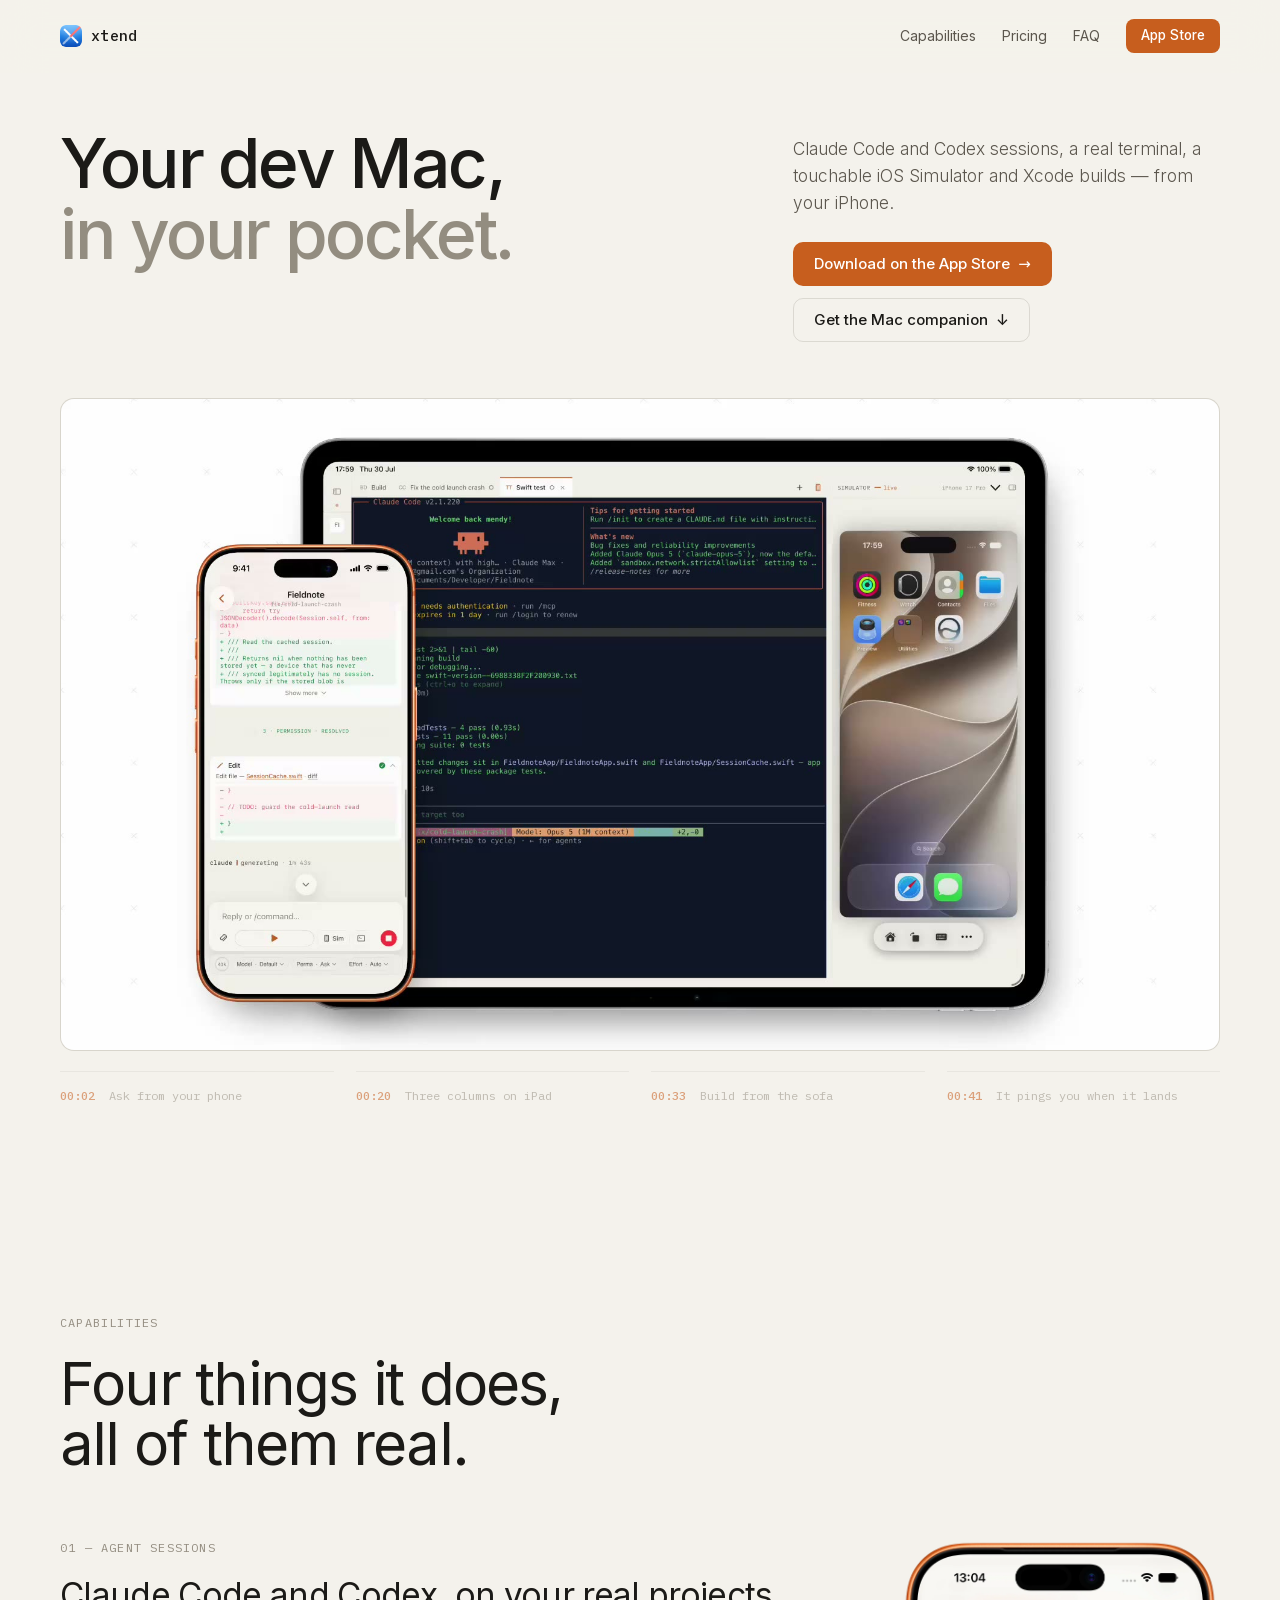
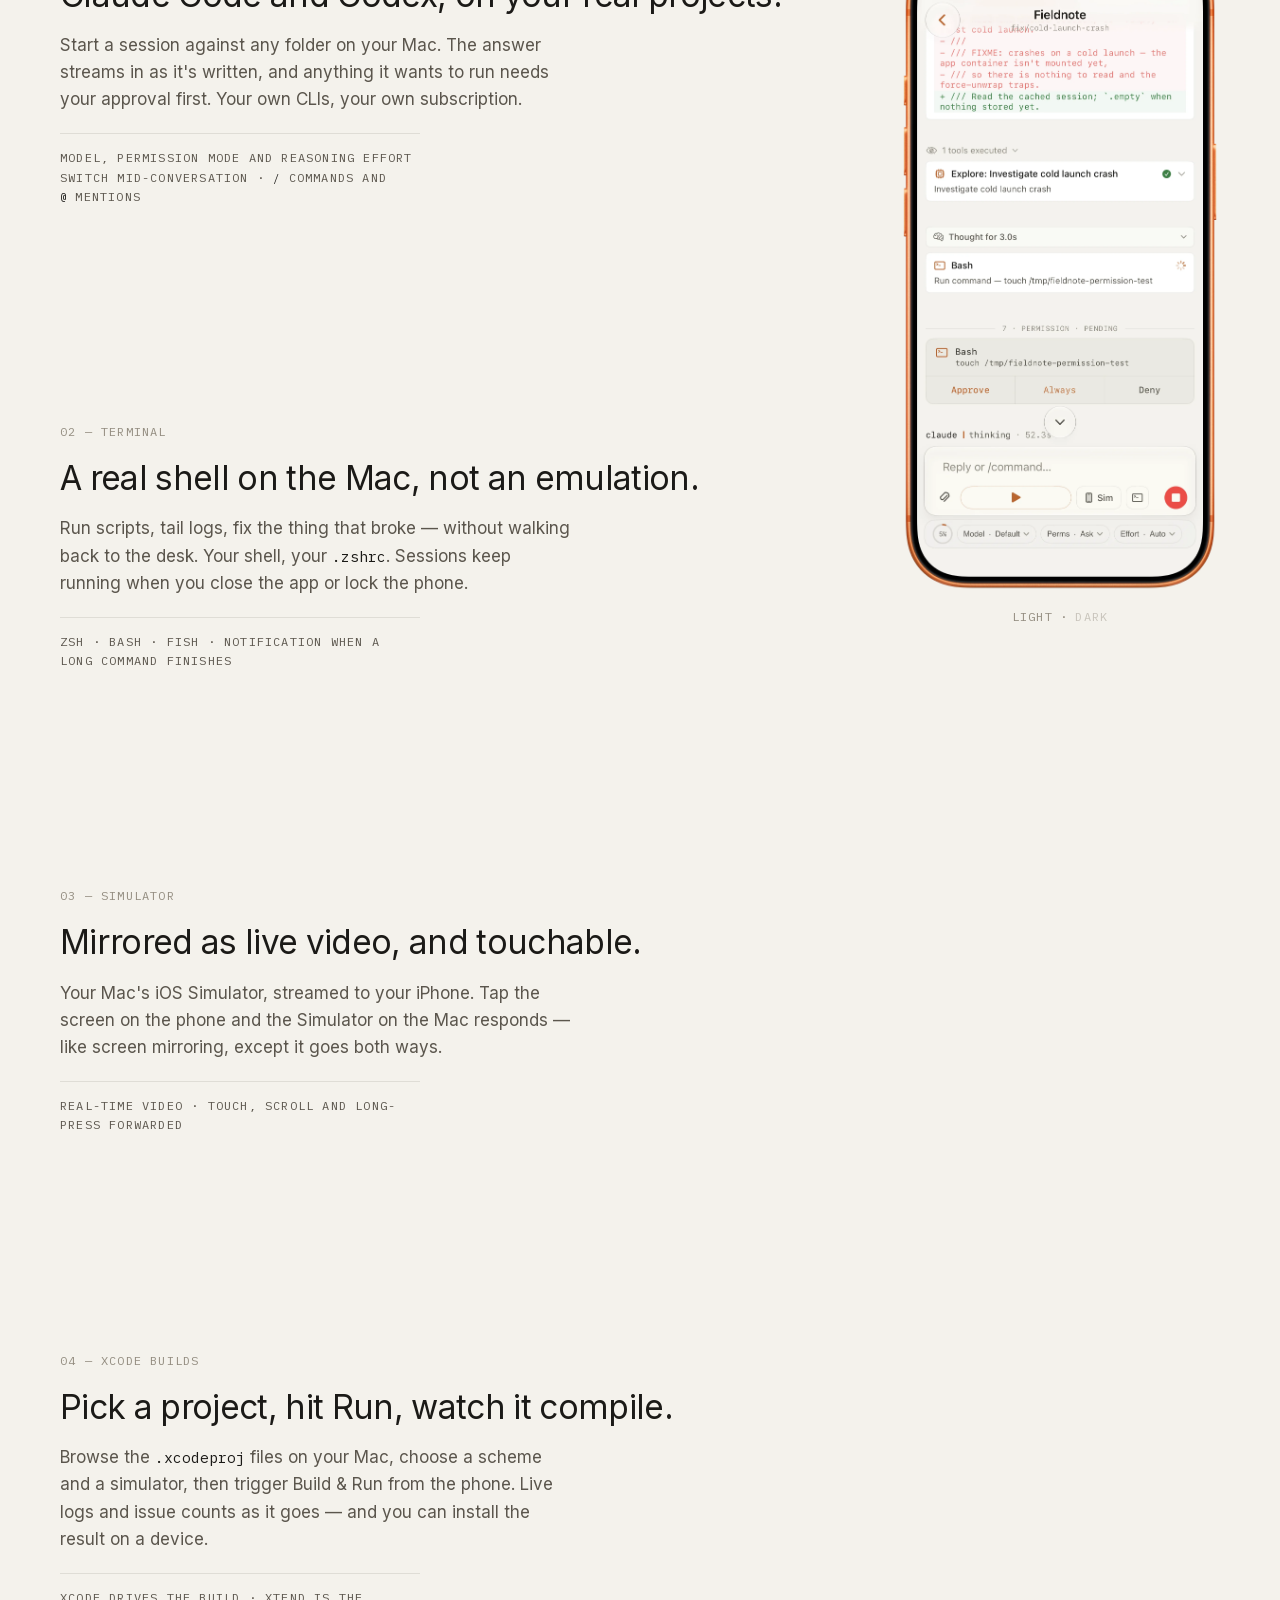
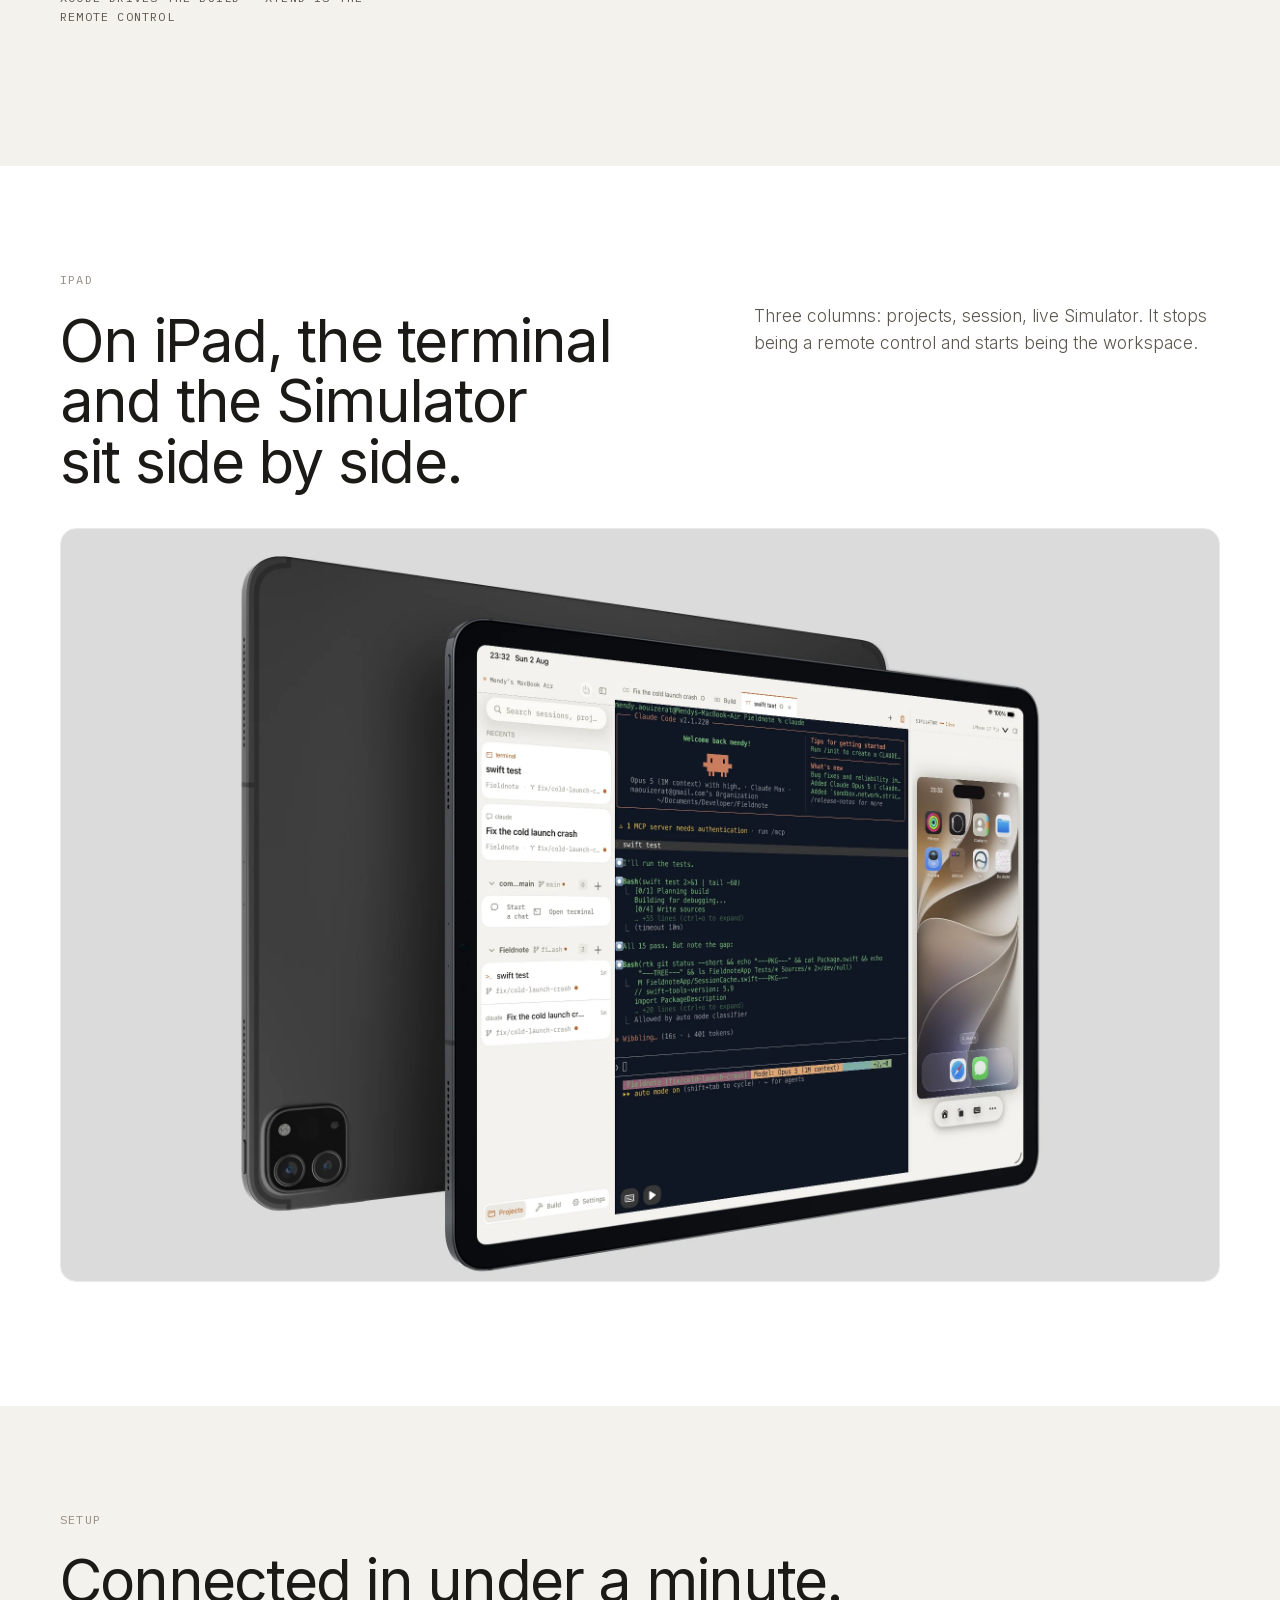
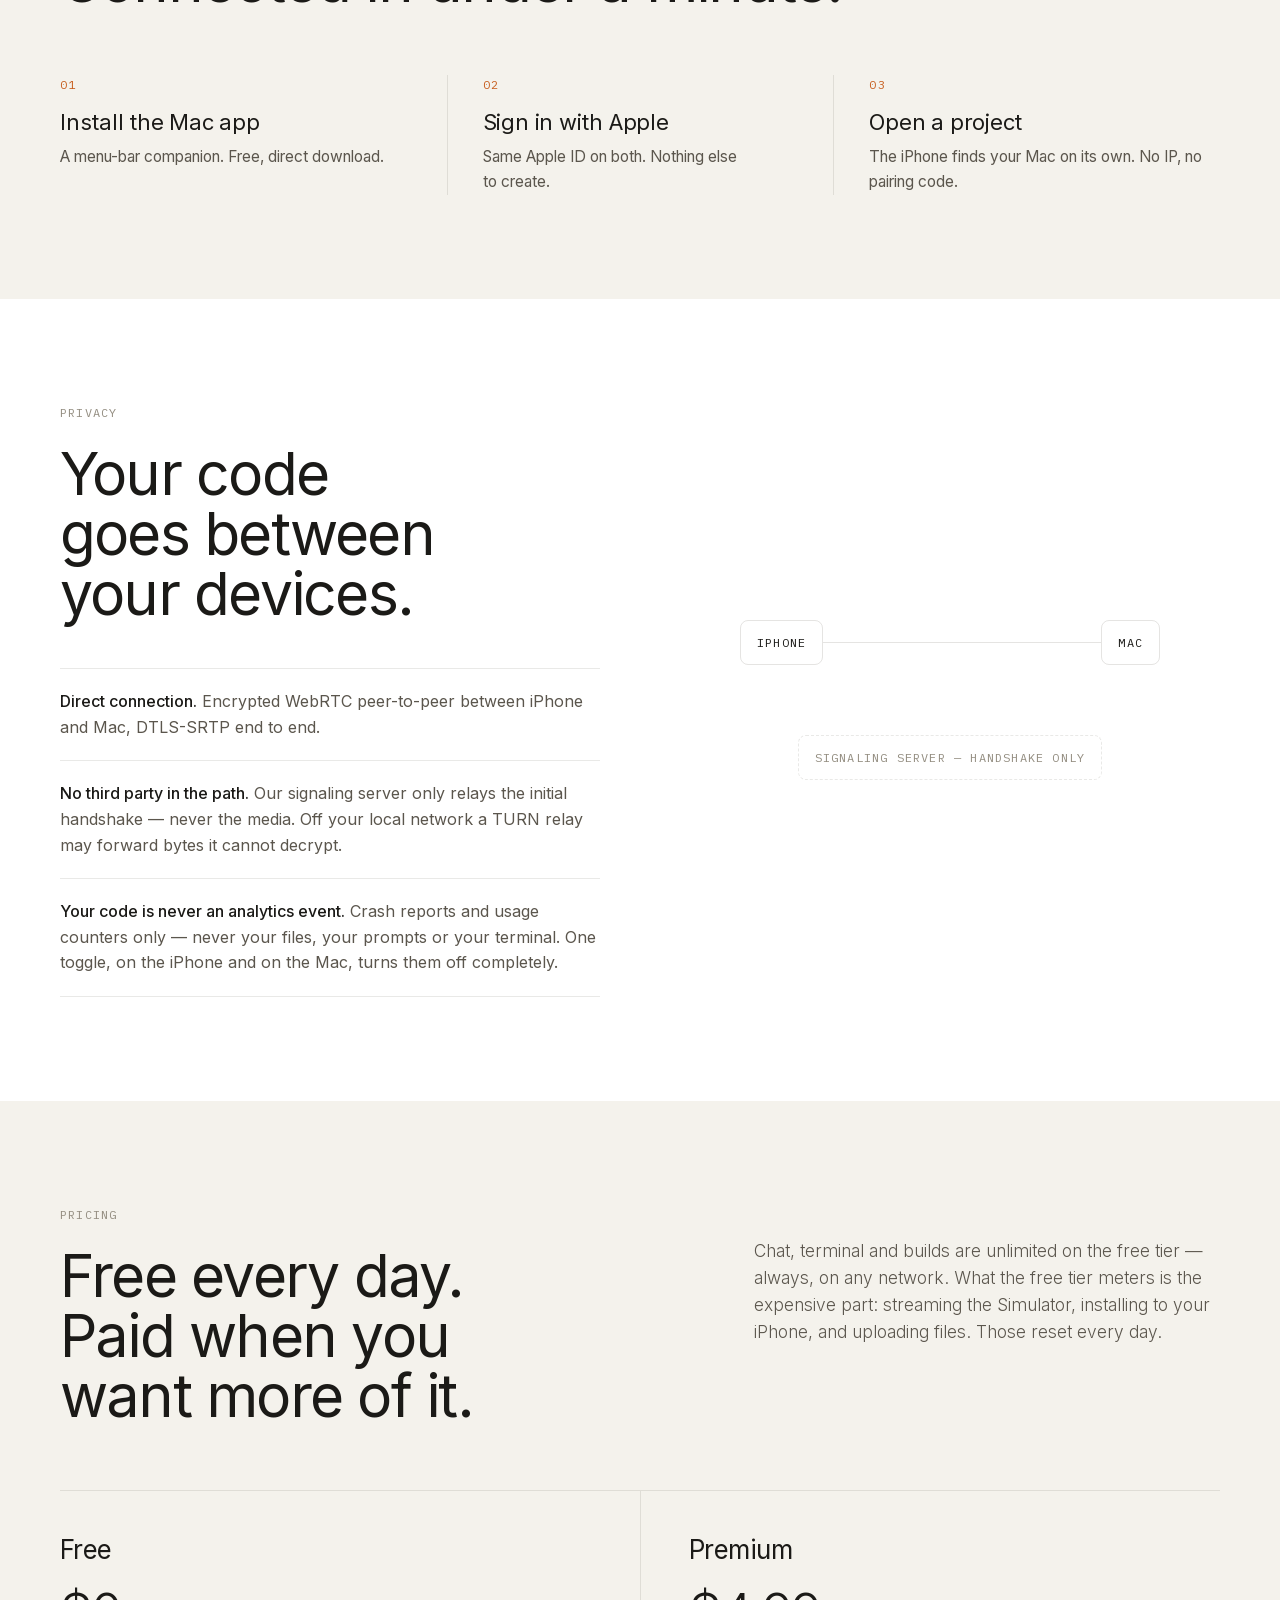
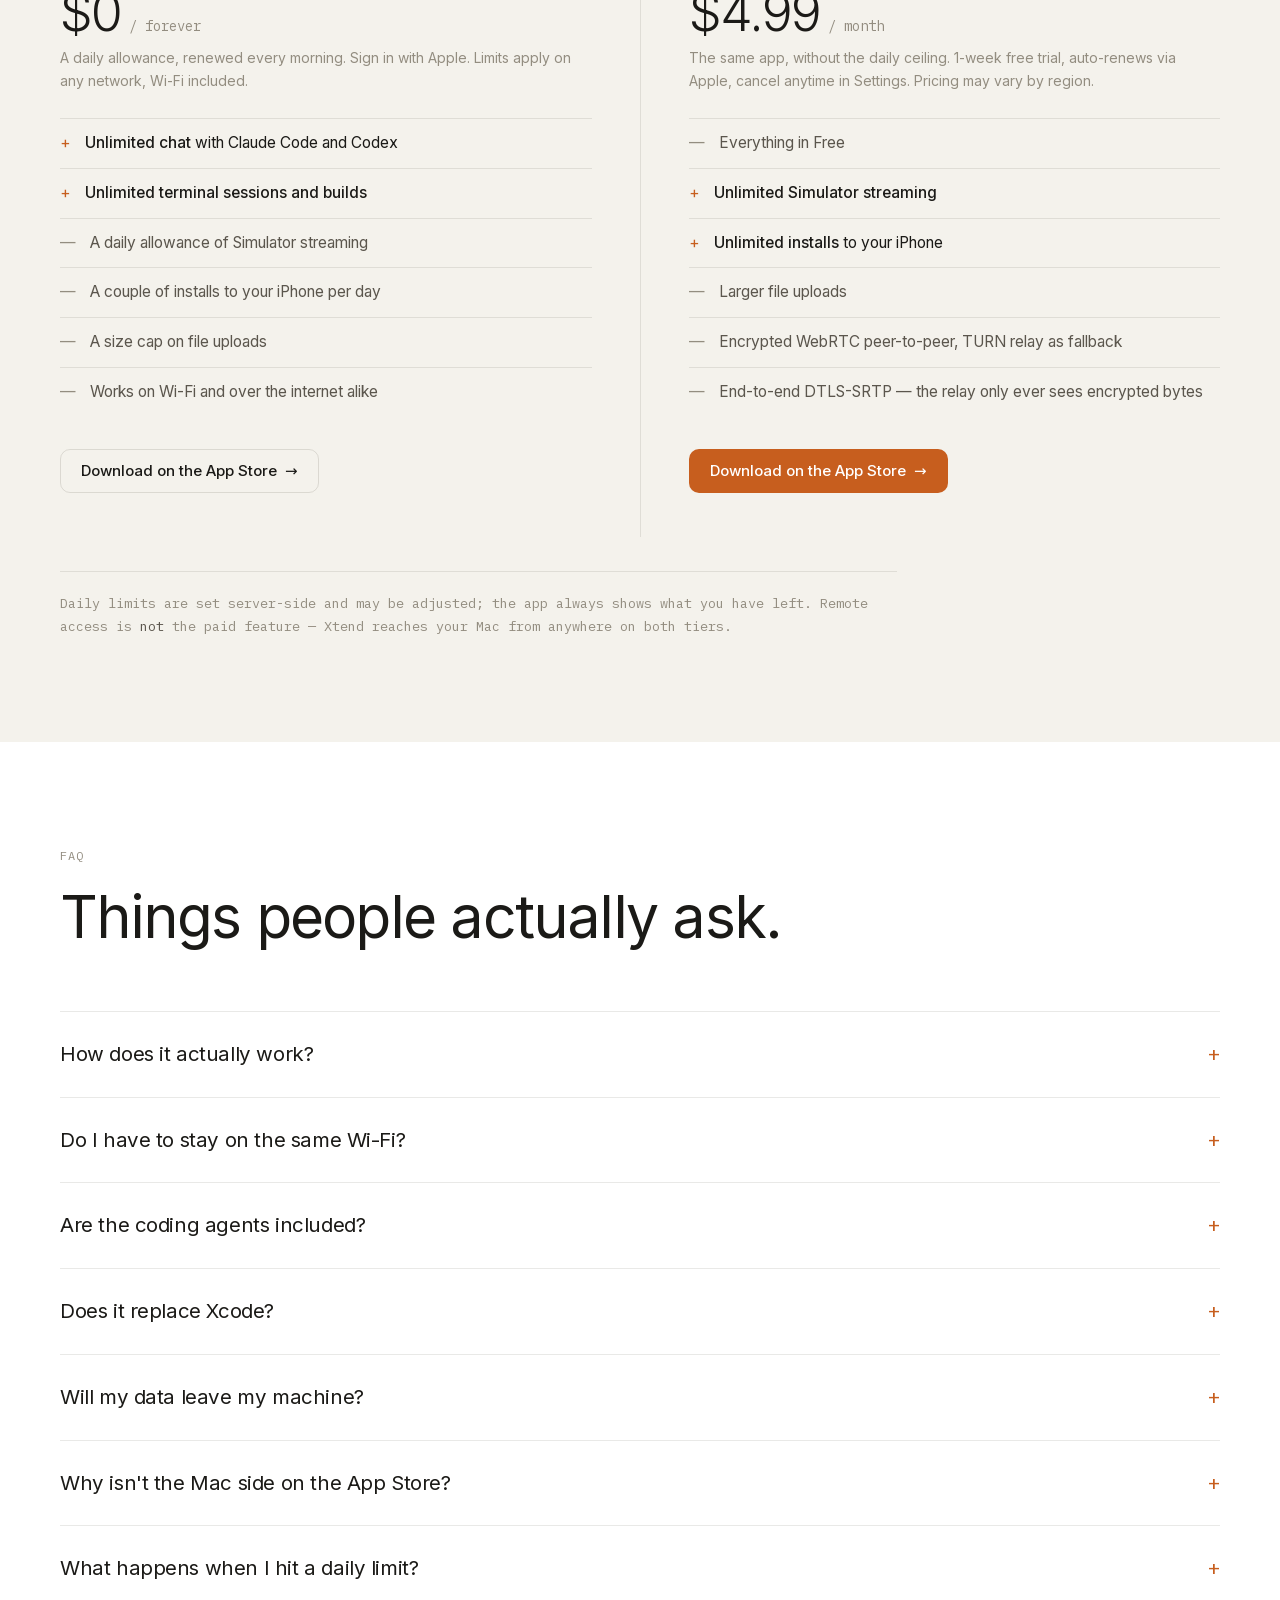
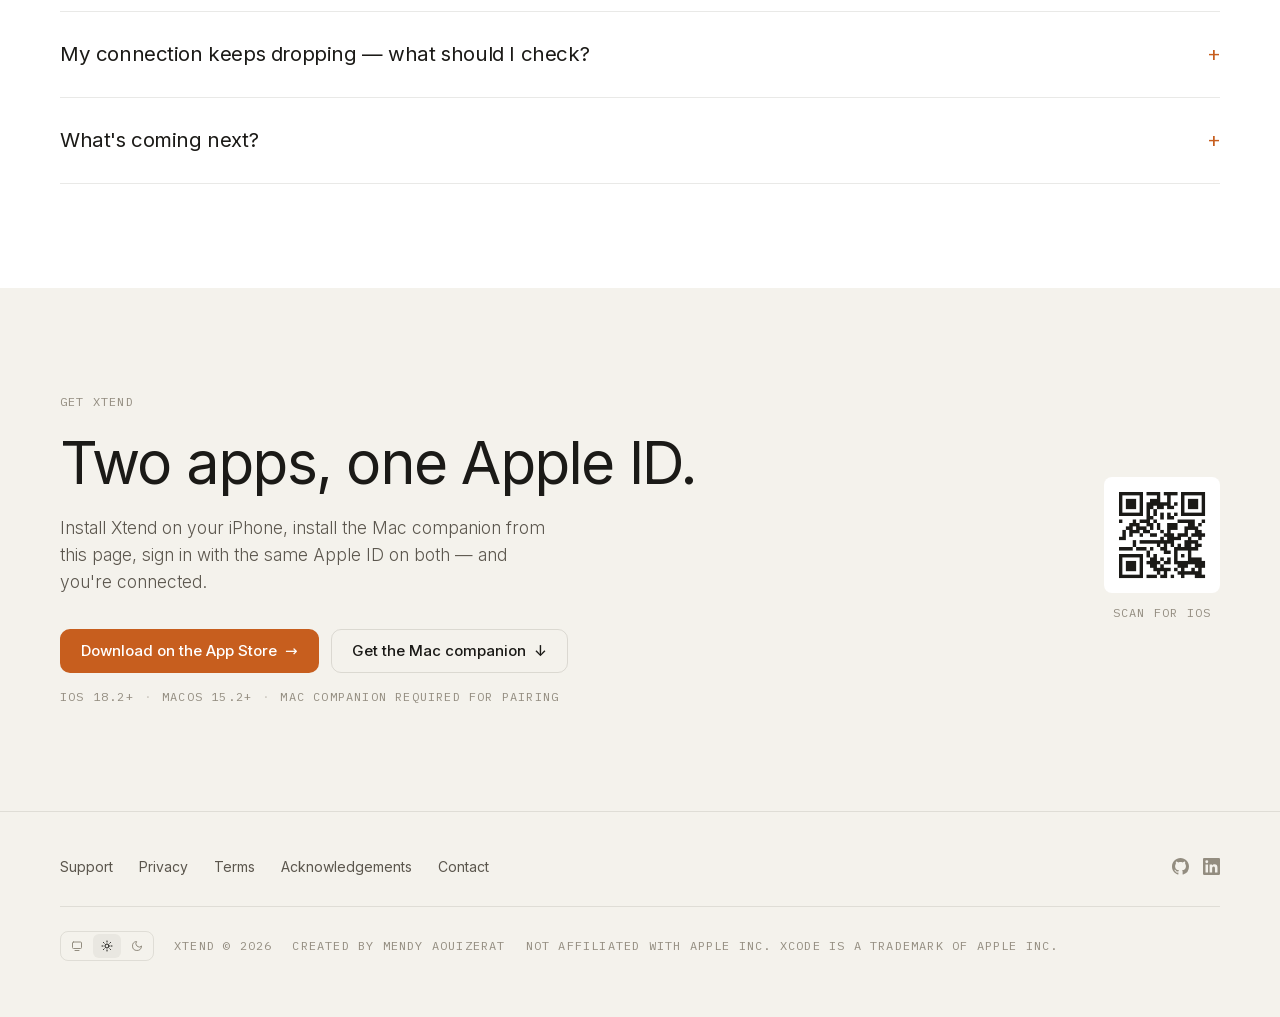
==== index.html @ d1fd18e6 "release: Xtend Host 1.0.3, and the App Store links go live The DMG on the site was built 3 August, w" ====
<!DOCTYPE html>
<html lang="en" data-theme="light" data-has-proof><head>
<meta charset="UTF-8">
<meta name="viewport" content="width=device-width, initial-scale=1.0">
<title>Xtend — your Mac dev environment, from your iPhone</title>
<meta name="description" content="Claude Code and Codex sessions, a real terminal, a touchable iOS Simulator and Xcode builds — from your iPhone. Direct connection between your devices. iOS 18.2+ · macOS 15.2+.">

<meta property="og:type" content="website">
<meta property="og:title" content="Xtend — your Mac dev environment, from your iPhone">
<meta property="og:description" content="Claude Code and Codex sessions, a real terminal, a touchable iOS Simulator and Xcode builds — from your iPhone. Direct connection between your devices. iOS 18.2+ · macOS 15.2+.">
<meta property="og:url" content="https://getxtend.com/">
<meta property="og:image" content="https://getxtend.com/xtend-og.png">
<meta property="og:image:width" content="1024">
<meta property="og:image:height" content="1024">
<meta property="og:site_name" content="Xtend">
<meta name="twitter:card" content="summary_large_image">
<meta name="twitter:title" content="Xtend — your Mac dev environment, from your iPhone">
<meta name="twitter:description" content="Claude Code and Codex sessions, a real terminal, a touchable iOS Simulator and Xcode builds — from your iPhone.">
<meta name="twitter:image" content="https://getxtend.com/xtend-og.png">

<link rel="icon" type="image/svg+xml" href="favicon.svg">
<style>/* cyrillic-ext */
/* cyrillic */
/* vietnamese */
/* latin-ext */
@font-face {
  font-family: 'IBM Plex Mono';
  font-style: normal;
  font-weight: 400;
  font-display: swap;
  src: url("[data-uri]") format('woff2');
  unicode-range: U+0100-02BA, U+02BD-02C5, U+02C7-02CC, U+02CE-02D7, U+02DD-02FF, U+0304, U+0308, U+0329, U+1D00-1DBF, U+1E00-1E9F, U+1EF2-1EFF, U+2020, U+20A0-20AB, U+20AD-20C0, U+2113, U+2C60-2C7F, U+A720-A7FF;
}
/* latin */
@font-face {
  font-family: 'IBM Plex Mono';
  font-style: normal;
  font-weight: 400;
  font-display: swap;
  src: url("[data-uri]") format('woff2');
  unicode-range: U+0000-00FF, U+0131, U+0152-0153, U+02BB-02BC, U+02C6, U+02DA, U+02DC, U+0304, U+0308, U+0329, U+2000-206F, U+20AC, U+2122, U+2191, U+2193, U+2212, U+2215, U+FEFF, U+FFFD;
}
/* cyrillic-ext */
/* cyrillic */
/* vietnamese */
/* latin-ext */
@font-face {
  font-family: 'IBM Plex Mono';
  font-style: normal;
  font-weight: 500;
  font-display: swap;
  src: url("[data-uri]") format('woff2');
  unicode-range: U+0100-02BA, U+02BD-02C5, U+02C7-02CC, U+02CE-02D7, U+02DD-02FF, U+0304, U+0308, U+0329, U+1D00-1DBF, U+1E00-1E9F, U+1EF2-1EFF, U+2020, U+20A0-20AB, U+20AD-20C0, U+2113, U+2C60-2C7F, U+A720-A7FF;
}
/* latin */
@font-face {
  font-family: 'IBM Plex Mono';
  font-style: normal;
  font-weight: 500;
  font-display: swap;
  src: url("[data-uri]") format('woff2');
  unicode-range: U+0000-00FF, U+0131, U+0152-0153, U+02BB-02BC, U+02C6, U+02DA, U+02DC, U+0304, U+0308, U+0329, U+2000-206F, U+20AC, U+2122, U+2191, U+2193, U+2212, U+2215, U+FEFF, U+FFFD;
}
/* cyrillic-ext */
/* cyrillic */
/* greek-ext */
/* greek */
/* vietnamese */
/* latin-ext */
@font-face {
  font-family: 'Inter';
  font-style: normal;
  font-weight: 300 600;
  font-display: swap;
  src: url("[data-uri]") format('woff2');
  unicode-range: U+0100-02BA, U+02BD-02C5, U+02C7-02CC, U+02CE-02D7, U+02DD-02FF, U+0304, U+0308, U+0329, U+1D00-1DBF, U+1E00-1E9F, U+1EF2-1EFF, U+2020, U+20A0-20AB, U+20AD-20C0, U+2113, U+2C60-2C7F, U+A720-A7FF;
}
/* latin */
@font-face {
  font-family: 'Inter';
  font-style: normal;
  font-weight: 300 600;
  font-display: swap;
  src: url("[data-uri]") format('woff2');
  unicode-range: U+0000-00FF, U+0131, U+0152-0153, U+02BB-02BC, U+02C6, U+02DA, U+02DC, U+0304, U+0308, U+0329, U+2000-206F, U+20AC, U+2122, U+2191, U+2193, U+2212, U+2215, U+FEFF, U+FFFD;
}
/* cyrillic-ext */
/* cyrillic */
/* greek-ext */
/* greek */
/* vietnamese */
/* latin-ext */
/* latin */
/* cyrillic-ext */
/* cyrillic */
/* greek-ext */
/* greek */
/* vietnamese */
/* latin-ext */
/* latin */
/* cyrillic-ext */
/* cyrillic */
/* greek-ext */
/* greek */
/* vietnamese */
/* latin-ext */
/* latin */
</style>
<style>
  /* tokens copied verbatim from uploads/themes.css — .t-quiet-light / .t-quiet */
  :root, [data-theme="light"] {
    color-scheme: light;
    --bg: #F4F2EC;
    --surface: #FFFFFF;
    --surface-2: #ECE9E1;
    --text: #1B1A17;
    --text-2: #5B564D;
    --text-3: #938D80;
    --accent: #C75E1E;
    --accent-ink: #FFFFFF;
    --hair: rgba(45,38,22,0.10);
    --hair-strong: rgba(45,38,22,0.12);
    --add: #1A7F37;
    --del: #B3261E;
    --nav: rgba(244,242,236,0.85);
    --ph: rgba(40,33,20,0.05);
  }
  [data-theme="dark"] {
    color-scheme: dark;
    --bg: #0C0F14;
    --surface: #151A21;
    --surface-2: #1D2530;
    --text: #E8ECF2;
    --text-2: #93A0B2;
    --text-3: #586577;
    --accent: #FF8A4D;
    --accent-ink: #1A0E06;
    --hair: rgba(168,196,235,0.09);
    --hair-strong: rgba(168,196,235,0.10);
    --add: #3FB950;
    --del: #F85149;
    --nav: rgba(12,15,20,0.82);
    --ph: rgba(150,180,220,0.07);
  }

  * { box-sizing: border-box; margin: 0; padding: 0; }
  html { scroll-behavior: smooth; -webkit-text-size-adjust: 100%; }
  body {
    background: var(--bg);
    color: var(--text);
    font-family: -apple-system, BlinkMacSystemFont, 'SF Pro Text', 'Inter', system-ui, sans-serif;
    font-size: 17px;
    line-height: 1.6;
    -webkit-font-smoothing: antialiased;
    overflow-x: hidden;
  }
  a { color: var(--accent); text-decoration: none; }
  a:hover { color: var(--text); }
  ::selection { background: var(--accent); color: var(--accent-ink); }

  .wrap { width: 100%; max-width: 1240px; margin: 0 auto; padding: 0 40px; }
  @media (max-width: 720px) { .wrap { padding: 0 22px; } }

  .mono {
    font-family: 'IBM Plex Mono', ui-monospace, SFMono-Regular, monospace;
    font-size: 12px;
    letter-spacing: 0.1em;
    text-transform: uppercase;
    color: var(--text-3);
  }
  .rule { height: 0.5px; background: var(--hair); border: 0; }

  h1, h2, h3 { font-weight: 400; letter-spacing: -0.03em; line-height: 1.02; text-wrap: balance; }
  h1 { font-size: clamp(44px, 7.4vw, 100px); }
  h2 { font-size: clamp(34px, 4.6vw, 60px); }
  h3 { font-size: clamp(24px, 2.6vw, 34px); letter-spacing: -0.02em; line-height: 1.15; }
  p { text-wrap: pretty; }
  .lede { font-size: clamp(17px, 1.35vw, 20px); color: var(--text-2); font-weight: 300; line-height: 1.55; }

  /* ===== nav ===== */
  nav {
    position: fixed; top: 0; left: 0; right: 0; z-index: 100;
    background: var(--nav);
    backdrop-filter: saturate(180%) blur(20px);
    -webkit-backdrop-filter: saturate(180%) blur(20px);
    border-bottom: 0.5px solid transparent;
    transition: border-color .3s ease;
  }
  nav.stuck { border-bottom-color: var(--hair); }
  .nav-in {
    max-width: 1240px; margin: 0 auto; padding: 0 40px;
    height: 72px; display: flex; align-items: center; justify-content: space-between;
    transition: height .3s ease;
  }
  nav.stuck .nav-in { height: 56px; }
  @media (max-width: 720px) { .nav-in { padding: 0 22px; } }
  .brand {
    display: inline-flex; align-items: center; gap: 9px;
    font-family: 'IBM Plex Mono', monospace; font-size: 15px; font-weight: 500;
    letter-spacing: 0.02em; color: var(--text);
  }
  .brand img { width: 22px; height: 22px; border-radius: 6px; display: block; }
  .nav-r { display: flex; align-items: center; gap: 26px; }
  .nav-r a.link { font-size: 14px; color: var(--text-2); }
  .nav-r a.link:hover { color: var(--text); }
  @media (max-width: 780px) { .nav-r a.link { display: none; } }

  .themes { display: inline-flex; gap: 2px; padding: 2px; border: 0.5px solid var(--hair); border-radius: 8px; }
  .themes button {
    width: 28px; height: 24px; display: grid; place-items: center;
    background: none; border: 0; border-radius: 6px; color: var(--text-3); cursor: pointer;
  }
  .themes button:hover { color: var(--text-2); }
  .themes button[aria-pressed="true"] { color: var(--text); background: var(--ph); }

  .btn {
    display: inline-flex; align-items: center; gap: 8px;
    height: 44px; padding: 0 20px; border-radius: 10px;
    font-size: 15px; font-weight: 500; white-space: nowrap; border: 0.5px solid transparent;
    transition: transform .2s ease, opacity .2s ease, border-color .2s ease, color .2s ease;
  }
  .btn-sm { height: 34px; padding: 0 14px; font-size: 13.5px; border-radius: 8px; }
  .btn-fill { background: var(--accent); color: var(--accent-ink); }
  .btn-fill:hover { color: var(--accent-ink); opacity: .88; transform: translateY(-1px); }
  .btn-line { color: var(--text); border-color: var(--hair-strong); }
  .btn-line:hover { color: var(--text); border-color: var(--text-3); transform: translateY(-1px); }
  .btn .arw { transition: transform .2s ease; }
  .btn:hover .arw { transform: translateX(3px); }

  /* ===== reveal ===== */
  .rv { opacity: 0; transform: translateY(20px); transition: opacity .8s cubic-bezier(.2,.7,.3,1), transform .8s cubic-bezier(.2,.7,.3,1); }
  .rv.in { opacity: 1; transform: none; }
  .rv.d1 { transition-delay: .08s; } .rv.d2 { transition-delay: .16s; } .rv.d3 { transition-delay: .24s; }

  /* ===== hero (the product, centred) ===== */
  header.hero { padding: 128px 0 104px; }
  .hero-top { display: grid; grid-template-columns: 1.55fr 1fr; gap: 72px; align-items: start; margin-bottom: 56px; }
  .hero-top h1 { max-width: 15ch; font-weight: 500; letter-spacing: -0.035em; }
  .hero-aside { padding-top: 8px; max-width: 30em; }
  .hero-aside .ctas { margin-top: 26px; }
  @media (max-width: 900px) { .hero-top { grid-template-columns: 1fr; gap: 12px; margin-bottom: 40px; } .hero-top h1 { max-width: none; } }
  .hero-foot { display: grid; grid-template-columns: 1.15fr 1fr; gap: 56px; align-items: start; margin-top: 34px; }
  @media (max-width: 900px) { .hero-foot { grid-template-columns: 1fr; gap: 34px; } }
  h1 { font-size: clamp(40px, 5.4vw, 76px); }
  .eyebrow { display: flex; align-items: center; gap: 10px; margin-bottom: 30px; }
  .live { width: 6px; height: 6px; border-radius: 50%; background: var(--accent); flex: none; }
  h1 .dim { color: var(--text-3); }
  .hero-sub { margin: 0; }
  .ctas { display: flex; flex-wrap: wrap; gap: 12px; align-items: center; }
  .sysreq { margin-top: 14px; display: flex; flex-wrap: wrap; gap: 10px; }
  .sysreq .s { opacity: .4; }

  /* ===== placeholders ===== */
  .ph {
    background: var(--ph); border: 0.5px dashed var(--hair-strong); border-radius: 10px;
    display: grid; place-content: center; gap: 6px; text-align: center; padding: 20px;
  }
  .ph span { font-family: 'IBM Plex Mono', monospace; font-size: 11px; letter-spacing: .1em; text-transform: uppercase; color: var(--text-3); }
  .ph em { font-family: 'IBM Plex Mono', monospace; font-style: normal; font-size: 10.5px; color: var(--text-3); opacity: .6; }

  /* ===== sections ===== */
  section { padding: 104px 0; }
  section.tint { background: var(--surface); }
  .sec-head { max-width: 22em; margin-bottom: 64px; }
  /* 22em is a body measure — at 60px the headline inherits it and breaks
     every 6 words, so short titles land on three lines. Desktop gives the h2
     its own measure in ch (its own type size, not the body's) and balances
     the wrap: 28ch keeps a one-line title on one line and splits a two-line
     one evenly. The lede keeps the reading measure. */
  @media (min-width: 941px) {
    .sec-head { max-width: none; }
    .sec-head h2 { max-width: 28ch; }
    .sec-head p { max-width: 30em; }
    /* This one reads better broken at its comma than run out to 38
       characters, so it gets a narrower measure than the shared 28ch. */
    #capabilities .sec-head h2 { max-width: 21ch; }
  }
  .sec-head .mono { margin-bottom: 22px; display: block; }
  .sec-head p { margin-top: 22px; }

  /* ===== proof / video ===== */
  .stage { position: relative; aspect-ratio: 16 / 9; border-radius: 14px; overflow: hidden; border: 0.5px solid var(--hair); background: var(--surface-2); }
  .stage .ph { position: absolute; inset: 0; border: 0; border-radius: 0; }
  .stage video { position: absolute; inset: 0; width: 100%; height: 100%; object-fit: cover; display: block; }
  .beats { display: grid; grid-template-columns: repeat(4, 1fr); gap: 22px; margin-top: 20px; }
  .beats > * { padding-top: 14px; border-top: 0.5px solid var(--hair); font: inherit; color: inherit;
    background: none; border-left: 0; border-right: 0; border-bottom: 0; text-align: left;
    cursor: pointer; opacity: 0.55; transition: opacity 0.25s ease, border-color 0.25s ease; }
  .beats > *.on { opacity: 1; border-top-color: var(--accent); }
  .beats > *:focus-visible { outline: 2px solid var(--accent); outline-offset: 4px; }
  .beats b { color: var(--accent); font-weight: 500; }
  @media (max-width: 720px) { .beats { grid-template-columns: 1fr; gap: 0; } .beats > * { padding: 14px 0; } }
  /* Phone: the four chapters cost ~210px stacked, for a list nobody reads
     twice. They become four ticks that fill as the video passes them, plus
     one live caption — the chapter playing right now. The labels stay inside
     the buttons (indented off-screen) so they remain the accessible name and
     the tap target still seeks. */
  .beat-live { display: none; }
  @media (max-width: 940px) {
    .beats { grid-template-columns: repeat(4, 1fr); gap: 6px; margin-top: 18px; }
    .beats > * {
      padding: 0; height: 3px; border: 0; border-radius: 2px; opacity: 1;
      background: var(--hair-strong); overflow: hidden;
      text-indent: -9999px; white-space: nowrap;
      transition: background-color .3s ease;
    }
    .beats > *.done { background: color-mix(in srgb, var(--accent) 45%, transparent); }
    .beats > *.on { background: var(--accent); }
    .beat-live {
      display: block; margin-top: 10px; min-height: 1.3em;
      font-size: 12px; color: var(--text-2); transition: opacity .18s ease;
    }
    .beat-live b { color: var(--accent); font-weight: 500; }
  }
  /* Narrow windows: the 104+130px hero/section rhythm reads as a void —
     tighten it below the tablet breakpoint, desktop keeps its air. */
  @media (max-width: 940px) {
    /* Top pad is exactly the fixed nav's height (72px) and nothing else —
       the nav already carries its own air, and every pixel here pushes the
       proof video off the first screen, which is what the hero is for. */
    header.hero { padding: 72px 0 64px; }
    /* Desktop air read as a void on a phone: the section rhythm, the gap
       under every section head and the iPad shot's own top margin all shrink
       together, so the page keeps its proportions instead of just losing
       padding in one place. */
    section { padding: 56px 0; }
    .sec-head { margin-bottom: 40px; }
    .ipad-shot { margin-top: 32px; }
  }
  /* Phones only: the desktop type floors (h1 40 / h2 34) leave ~11 characters
     per line on a 390px screen, so every headline breaks mid-thought and eats
     a third of the first screen. Balanced wrapping is already global. */
  @media (max-width: 600px) {
    h1 { font-size: clamp(30px, 8.4vw, 40px); }
    h2 { font-size: clamp(26px, 7.2vw, 34px); }
    h3 { font-size: clamp(20px, 5.4vw, 24px); }
  }

  /* ===== capabilities ===== */
  .caps { display: block; }
  .caps-pin { float: right; width: 320px; margin: 0 0 40px 90px; position: sticky; top: 128px; }
  .caps-pin { position: sticky; top: 128px; }  .pin-phone {
    position: relative; aspect-ratio: 9 / 19.5; border-radius: 34px; padding: 8px;
    border: 0.5px solid var(--hair-strong); background: var(--surface-2);
  }
  .pin-shots { position: relative; width: 100%; height: 100%; border-radius: 27px; overflow: hidden; }
  .pin-shots .ph {
    position: absolute; inset: 0; border: 0; border-radius: 0;
    opacity: 0; transform: translateY(8px);
    transition: opacity .55s ease, transform .55s ease;
  }
  .pin-shots .ph.on { opacity: 1; transform: none; }
  /* Framed screenshots: the webp carries the real titanium bezel, so the
     CSS phone chrome is switched off and the aspect follows the asset. */
  .pin-phone.framed { padding: 0; border: 0; background: transparent; aspect-ratio: 1350 / 2760; }
  .pin-phone.framed .pin-shots { border-radius: 0; overflow: visible; }
  .pin-shots .shot {
    position: absolute; inset: 0; opacity: 0; transform: translateY(8px);
    transition: opacity .55s ease, transform .55s ease;
  }
  .pin-shots .shot.on { opacity: 1; transform: none; }
  .pin-shots .shot img { display: block; width: 100%; height: 100%; object-fit: contain; }
  .pin-shots[data-shots="light"] .shot img.dk { display: none; }
  .pin-shots[data-shots="dark"] .shot img.lt { display: none; }
  /* Light/Dark shot toggle — typeset exactly like the old "IPHONE · DARK"
     caption: centered mono, the separator dot between the two choices. */
  .shot-caption { margin-top: 14px; display: flex; gap: 0.6em; justify-content: center; align-items: baseline; }
  .shot-caption button {
    background: none; border: 0; padding: 0; cursor: pointer;
    font: inherit; letter-spacing: inherit; text-transform: inherit; color: inherit;
    opacity: 0.45; transition: opacity 0.25s ease;
  }
  .shot-caption button:hover { opacity: 0.75; }
  .shot-caption button[aria-pressed="true"] { opacity: 1; }
  .shot-caption button:focus-visible { outline: 2px solid var(--accent); outline-offset: 4px; }
  .cap { padding: 12vh 0; }
  .cap:first-child { padding-top: 0; }
  .cap:last-child { padding-bottom: 4vh; }
  .cap .num { display: block; margin-bottom: 18px; }
  .cap p { margin-top: 18px; color: var(--text-2); max-width: 30em; }
  .cap .tech { margin-top: 20px; padding-top: 14px; border-top: 0.5px solid var(--hair); }
  .cap-shot { display: none; }
  /* Mobile scroll affordance: panel + phone are both pinned, so nothing on
     screen moves while the track scrolls — this rail's fill follows the
     scroll continuously so the motion is never in doubt. */
  .cap-progress { display: none; }
  @media (max-width: 940px) {
    .cap-progress {
      display: flex; flex-direction: column; align-items: center; gap: 8px;
      position: absolute; right: -30px; top: 50%; transform: translateY(-50%); z-index: 4;
    }
    .cap-progress .rail {
      display: block; width: 3px; height: 92px; border-radius: 1.5px;
      background: var(--hair-strong); overflow: hidden;
    }
    /* A hairline at 10% alpha disappears against the page background — the
       rail is the only hint that this band scrolls, so the track borrows the
       muted text tone at less than half strength: present, not decorative. */
    @supports (background: color-mix(in srgb, red 50%, transparent)) {
      .cap-progress .rail { background: color-mix(in srgb, var(--text-3) 40%, transparent); }
    }
    .cap-progress .rail i {
      display: block; width: 100%; height: 100%;
      background: var(--accent); transform: scaleY(0); transform-origin: top;
    }
    .cap-progress > .mono { font-size: 10px; color: var(--text-2); }
    /* The panel row is a hard text budget: the caps are absolutely stacked, so
       anything taller than this row keeps rendering — straight under the phone
       pinned below. 296px is the tallest cap (01, the longest paragraph) at
       the narrowest common phone (331px of text at 15px/1.6, h3 at its 24px
       clamp floor), measured. Copy edits to the caps must re-check it; the
       three constants below move together (row = panel height; phone top =
       76 nav + row + 12 gap; phone width offset = phone top + 36). */
    #capTrack { position: relative; height: 320vh; display: grid; grid-template-rows: 248px 1fr; }
    /* The band's only moving surface. Panel and phone are both pinned, so a
       finger drag changes the text but nothing travels — hairlines that
       belong to the page (not to the phone) slide up at exactly scroll speed
       and answer the gesture. Absolute, so it stays out of the grid; masked
       at both ends so the ruler has no hard start or stop; inset to the wrap
       so it can never widen the page. Pure CSS — no listener, no JS paint. */
    #capTrack::before {
      content: ''; position: absolute; inset: 0; z-index: 0; pointer-events: none;
      background-image: radial-gradient(circle, var(--hair-strong) 1.1px, transparent 1.2px);
      background-size: 22px 22px;
      -webkit-mask-image: linear-gradient(to bottom, transparent 0, #000 12%, #000 86%, transparent 100%);
      mask-image: linear-gradient(to bottom, transparent 0, #000 12%, #000 86%, transparent 100%);
    }
    /* --hair-strong is 10-12% alpha, which reads as nothing while it moves.
       Same tone as the progress rail, well under half strength: legible as
       motion, still invisible as decoration behind the text. */
    @supports (background: color-mix(in srgb, red 50%, transparent)) {
      #capTrack::before {
        background-image: radial-gradient(circle,
          color-mix(in srgb, var(--text-3) 34%, transparent) 1.1px, transparent 1.2px);
      }
    }
    #capPanel {
      order: 1; position: sticky; top: 76px; height: 248px; z-index: 3;
    }
    #capPanel .cap {
      position: absolute; left: 0; right: 0; top: 0; padding: 0;
      opacity: 0; transform: translateY(8px); pointer-events: none;
      transition: opacity .45s ease, transform .45s ease;
    }
    #capPanel .cap.on { opacity: 1; transform: none; pointer-events: auto; }
    #capPanel .cap p { margin-top: 12px; font-size: 15px; }
    #capPanel .cap .tech { display: none; }
    .caps-pin {
      order: 2; float: none; width: auto; margin: 0 auto;
      position: sticky; top: 336px; align-self: start;
    }
    .caps-pin::after { display: none; }
    .caps-pin > p { display: none; }
    .pin-phone {
      aspect-ratio: 9 / 19.5; height: auto;
      width: min(78vw, calc((100dvh - 372px) * 0.462));
      min-width: 178px; margin: 0 auto;
    }
    .cap-shot { display: none; }
  }

  /* ===== steps ===== */
  .steps { display: grid; grid-template-columns: repeat(3, 1fr); }
  @media (max-width: 780px) { .steps { grid-template-columns: 1fr; } }
  .step { padding: 0 36px; position: relative; }
  .step:first-child { padding-left: 0; }
  .step:last-child { padding-right: 0; }
  .step::before {
    content: ''; position: absolute; left: 0; top: 0; bottom: 0; width: 0.5px; background: var(--hair);
    transform: scaleY(0); transform-origin: top;
  }
  .step:first-child::before { display: none; }
  .in.steps .step::before { animation: growY .7s cubic-bezier(.2,.7,.3,1) both; }
  .in.steps .step:nth-child(2)::before { animation-delay: .1s; }
  .in.steps .step:nth-child(3)::before { animation-delay: .28s; }
  @keyframes growY { to { transform: scaleY(1); } }
  .step .num { display: block; margin-bottom: 16px; color: var(--accent); }
  .step h3 { font-size: 22px; letter-spacing: -0.01em; }
  .step p { margin-top: 10px; font-size: 15.5px; color: var(--text-2); }
  @media (max-width: 780px) {
    .step { padding: 26px 0; border-top: 0.5px solid var(--hair); }
    .step:first-child { border-top: 0; padding-top: 0; }
    .step::before { display: none; }
  }

  /* ===== privacy diagram ===== */
  .trust { display: grid; grid-template-columns: 1fr 1fr; gap: 80px; align-items: center; }
  @media (max-width: 940px) { .trust { grid-template-columns: 1fr; gap: 52px; } }
  .facts { display: grid; gap: 0; }
  .facts div { padding: 20px 0; border-top: 0.5px solid var(--hair); font-size: 16px; color: var(--text-2); }
  .facts div:last-child { border-bottom: 0.5px solid var(--hair); }
  .facts b { color: var(--text); font-weight: 500; }
  .netviz { display: grid; gap: 0; justify-items: center; }
  .netrow { display: flex; align-items: center; gap: 0; width: 100%; max-width: 420px; }
  .node { padding: 12px 16px; border: 0.5px solid var(--hair-strong); border-radius: 8px; white-space: nowrap; color: var(--text); }
  .node.off { border-style: dashed; border-color: var(--hair); color: var(--text-3); }
  .wire { flex: 1; height: 0.5px; background: var(--hair-strong); }
  .netgap { height: 54px; width: 0.5px; background: repeating-linear-gradient(to bottom, var(--hair) 0 3px, transparent 3px 8px); margin: 8px 0; }

  /* ===== ipad ===== */
  .ipad-shot { margin-top: 56px; aspect-ratio: 16 / 10.4; border-radius: 16px; overflow: hidden; border: 0.5px solid var(--hair); }
  .ipad-shot .ph { border: 0; border-radius: 0; height: 100%; }
  .ipad-band { overflow: hidden; }

  /* .sec-head.split — headline and lede share a row on desktop instead of
     stacking, which buys back most of a screen of height in bands whose
     real content is below. Top-aligned: both blocks start on the same line,
     which reads as one row even when the headline runs three lines and the
     lede two. Mobile keeps the stack: two columns of three words is worse. */
  @media (min-width: 941px) {
    .sec-head.split {
      max-width: none; display: grid; grid-template-columns: 1.35fr 1fr;
      gap: 0 64px; align-items: start;
    }
    .sec-head.split .mono { grid-column: 1 / -1; }
    .sec-head.split h2 { max-width: 18ch; }
    /* The lede's cap-height sits lower than the h2's, so a flat 0 leaves it
       looking dropped — 8px back up puts the two first lines on one optical
       baseline at the sizes this band uses. */
    .sec-head.split p { margin-top: -8px; max-width: 32em; }
  }

  /* ===== pricing ===== */
  .plans { display: grid; grid-template-columns: 1fr 1fr; gap: 0; border-top: 0.5px solid var(--hair); }
  @media (max-width: 820px) { .plans { grid-template-columns: 1fr; } }
  .plan { padding: 44px 48px 44px 0; }
  .plan + .plan { padding: 44px 0 44px 48px; border-left: 0.5px solid var(--hair); }
  @media (max-width: 820px) {
    .plan { padding: 36px 0; }
    .plan + .plan { padding: 36px 0; border-left: 0; border-top: 0.5px solid var(--hair); }
  }
  .plan h3 { font-size: 26px; }
  .price { margin: 22px 0 8px; font-size: 52px; font-weight: 300; letter-spacing: -0.04em; line-height: 1; }
  .price .u { font-family: 'IBM Plex Mono', monospace; font-size: 14px; letter-spacing: 0; color: var(--text-3); margin-left: 8px; text-transform: none; }
  .plan .note { font-size: 14px; color: var(--text-3); min-height: 44px; }
  .plan ul { list-style: none; margin: 26px 0 32px; }
  .plan li { padding: 12px 0; border-top: 0.5px solid var(--hair); font-size: 15.5px; color: var(--text-2); display: flex; gap: 14px; }
  .plan li::before { content: '—'; color: var(--text-3); flex: none; }
  .plan li.key { color: var(--text); }
  .plan li.key::before { content: '+'; color: var(--accent); }
  .plan li b { color: var(--text); font-weight: 500; }
  .fine { margin-top: 34px; padding-top: 20px; border-top: 0.5px solid var(--hair); font-size: 13.5px; line-height: 1.7; color: var(--text-3); font-family: 'IBM Plex Mono', monospace; max-width: 62em; }
  .fine em { font-style: normal; color: var(--text-2); }

  /* ===== faq ===== */
  .faq { border-top: 0.5px solid var(--hair); }
  .faq details { border-bottom: 0.5px solid var(--hair); }
  .faq summary {
    list-style: none; cursor: pointer; padding: 26px 0;
    display: flex; justify-content: space-between; align-items: baseline; gap: 28px;
    font-size: clamp(19px, 1.6vw, 23px); letter-spacing: -0.02em; color: var(--text);
  }
  .faq summary::-webkit-details-marker { display: none; }
  .faq summary:hover { color: var(--accent); }
  .faq .sign { font-family: 'IBM Plex Mono', monospace; color: var(--accent); flex: none; transition: transform .3s ease; }
  .faq details[open] .sign { transform: rotate(45deg); }
  .faq .ans { padding: 0 0 28px; max-width: 44em; color: var(--text-2); font-size: 16px; }
  .faq .ans + .ans { padding-top: 0; }
  kbd { font-family: 'IBM Plex Mono', monospace; font-size: .86em; padding: 2px 6px; border: 0.5px solid var(--hair-strong); border-radius: 4px; color: var(--text); }
  code { font-family: 'IBM Plex Mono', monospace; font-size: .88em; color: var(--text); }

  /* ===== download ===== */
  .get { display: grid; grid-template-columns: 1fr auto; gap: 64px; align-items: center; }
  @media (max-width: 820px) { .get { grid-template-columns: 1fr; gap: 40px; } }
  .qr { display: grid; justify-items: center; gap: 10px; }
  .qr img { width: 116px; height: 116px; display: block; border-radius: 8px; background: #fff; padding: 8px; }

  /* ===== footer ===== */
  footer { border-top: 0.5px solid var(--hair); padding: 44px 0 56px; }
  .foot { display: flex; flex-wrap: wrap; gap: 28px; align-items: center; justify-content: space-between; }
  .foot-links { display: flex; flex-wrap: wrap; gap: 26px; }
  .foot-links a { font-size: 14px; color: var(--text-2); }
  .foot-links a:hover { color: var(--text); }
  .foot-meta { display: flex; flex-wrap: wrap; align-items: center; gap: 10px 20px; margin-top: 28px; padding-top: 24px; border-top: 0.5px solid var(--hair); }
  .socials { display: flex; gap: 14px; }
  .socials a { color: var(--text-3); display: grid; place-items: center; }
  .socials a:hover { color: var(--text); }

  @media (prefers-reduced-motion: reduce) {
    html { scroll-behavior: auto; }
    .rv { opacity: 1; transform: none; transition: none; }
    .thread-line, .in.steps .step::before { animation: none; transform: none; }
    .step::before { transform: scaleY(1); }
    .pin-shots .ph { transition: none; }
    .btn:hover, .btn-fill:hover, .btn-line:hover { transform: none; }
  }
</style>
</head>
<body>

<nav id="nav">
  <div class="nav-in">
    <a href="#top" class="brand"><img src="app-icon-128.png" width="22" height="22" alt="">xtend</a>
    <div class="nav-r">
      <a href="#capabilities" class="link">Capabilities</a>
      <a href="#pricing" class="link">Pricing</a>
      <a href="#faq" class="link">FAQ</a>
      <a href="https://apps.apple.com/app/id6771780750" target="_blank" rel="noopener" class="btn btn-sm btn-fill">App Store</a>
    </div>
  </div>
</nav>

<header class="hero" id="top">
  <div class="wrap">
    <div class="hero-top">
      <h1 class="rv">Your dev Mac, <span class="dim">in your pocket.</span></h1>
      <div class="hero-aside rv d1">
        <p class="lede hero-sub">Claude Code and Codex sessions, a real terminal, a touchable iOS Simulator and Xcode builds — from your iPhone.</p>
        <div class="ctas">
          <a href="https://apps.apple.com/app/id6771780750" target="_blank" rel="noopener" class="btn btn-fill">Download on the App Store <span class="arw">→</span></a>
          <a href="/downloads/Xtend-Host.dmg" class="btn btn-line">Get the Mac companion <span class="arw">↓</span></a>
        </div>
      </div>
    </div>

    <div class="stage rv d2" id="stage">
      <div class="ph"><span>Poster — iPhone left, MacBook right</span><em>1920 × 1080 · dark · add data-has-proof to &lt;html&gt; once proof.mp4 exists</em></div>
    </div>

    <div class="beats mono rv d2" id="beats">
      <button type="button" data-t="2"><b>00:02</b> &nbsp;Ask from your phone</button>
      <button type="button" data-t="20"><b>00:20</b> &nbsp;Three columns on iPad</button>
      <button type="button" data-t="33"><b>00:33</b> &nbsp;Build from the sofa</button>
      <button type="button" data-t="41"><b>00:41</b> &nbsp;It pings you when it lands</button>
    </div>
    <p class="beat-live mono rv d2" id="beatLive" aria-hidden="true"><b>00:02</b> &nbsp;Ask from your phone</p>
  </div>
</header>

<section id="capabilities">
  <div class="wrap">
    <div class="sec-head rv">
      <span class="mono">Capabilities</span>
      <h2>Four things it does, all of them real.</h2>
    </div>

    <div class="caps">
      <div id="capTrack">
        <div class="caps-pin">
          <div class="pin-phone framed">
            <div class="pin-shots" id="pinShots">
              <div class="shot on" data-shot="0"><img loading="lazy" class="lt" data-src="shot-chat-light.webp" alt="Chat session — streaming answer with tools and diff"><img loading="lazy" class="dk" data-src="shot-chat-dark.webp" alt=""></div>
              <div class="shot" data-shot="1"><img loading="lazy" class="lt" data-src="shot-terminal-light.webp" alt="Terminal session on the Mac"><img loading="lazy" class="dk" data-src="shot-terminal-dark.webp" alt=""></div>
              <div class="shot" data-shot="2"><img loading="lazy" class="lt" data-src="shot-simulator-light.webp" alt="iOS Simulator mirrored live"><img loading="lazy" class="dk" data-src="shot-simulator-dark.webp" alt=""></div>
              <div class="shot" data-shot="3"><img loading="lazy" class="lt" data-src="shot-build-light.webp" alt="Build running with live logs"><img loading="lazy" class="dk" data-src="shot-build-dark.webp" alt=""></div>
            </div>
            <div class="cap-progress" id="capProgress" aria-hidden="true">
              <span class="rail"><i id="capFill"></i></span>
              <span class="mono" id="capIdx">01</span>
            </div>
          </div>
          <div class="mono shot-caption" id="shotTheme">
            <button type="button" data-shots="light">Light</button>
            <span>·</span>
            <button type="button" data-shots="dark">Dark</button>
          </div>
        </div>
        <div id="capPanel">
        <article class="cap rv" data-cap="0">
          <span class="mono num">01 — Agent sessions</span>
          <h3>Claude Code and Codex, on your real projects.</h3>
          <p>Start a session against any folder on your Mac. The answer streams in as it's written, and anything it wants to run needs your approval first. Your own CLIs, your own subscription.</p>
          <p class="mono tech">Model, permission mode and reasoning effort switch mid-conversation · <code>/</code> commands and <code>@</code> mentions</p>
        </article>

        <article class="cap rv" data-cap="1">
          <div class="cap-shot"><div class="pin-phone"><div class="pin-shots"><div class="ph"><span>Terminal output</span><em>1179 × 2556</em></div></div></div></div>
          <span class="mono num">02 — Terminal</span>
          <h3>A real shell on the Mac, not an emulation.</h3>
          <p>Run scripts, tail logs, fix the thing that broke — without walking back to the desk. Your shell, your <code>.zshrc</code>. Sessions keep running when you close the app or lock the phone.</p>
          <p class="mono tech">zsh · bash · fish · notification when a long command finishes</p>
        </article>

        <article class="cap rv" data-cap="2">
          <div class="cap-shot"><div class="pin-phone"><div class="pin-shots"><div class="ph"><span>Simulator mirrored</span><em>1179 × 2556</em></div></div></div></div>
          <span class="mono num">03 — Simulator</span>
          <h3>Mirrored as live video, and touchable.</h3>
          <p>Your Mac's iOS Simulator, streamed to your iPhone. Tap the screen on the phone and the Simulator on the Mac responds — like screen mirroring, except it goes both ways.</p>
          <p class="mono tech">Real-time video · touch, scroll and long-press forwarded</p>
        </article>

        <article class="cap rv" data-cap="3">
          <div class="cap-shot"><div class="pin-phone"><div class="pin-shots"><div class="ph"><span>Build running + logs</span><em>1179 × 2556</em></div></div></div></div>
          <span class="mono num">04 — Xcode builds</span>
          <h3>Pick a project, hit Run, watch it compile.</h3>
          <p>Browse the <code>.xcodeproj</code> files on your Mac, choose a scheme and a simulator, then trigger Build &amp; Run from the phone. Live logs and issue counts as it goes — and you can install the result on a device.</p>
          <p class="mono tech">Xcode drives the build · Xtend is the remote control</p>
        </article>
        </div>
      </div>
    </div>
  </div>
</section>

<section class="tint ipad-band" id="ipad">
  <div class="wrap">
    <div class="sec-head split rv" style="margin-bottom:0">
      <span class="mono">iPad</span>
      <h2>On iPad, the terminal and the Simulator sit side by side.</h2>
      <p class="lede">Three columns: projects, session, live Simulator. It stops being a remote control and starts being the workspace.</p>
    </div>
    <div class="ipad-shot rv d1" id="ipadShot">
      <img src="ipad-shakuro.webp" alt="Xtend on iPad Pro — projects, Claude Code session and live Simulator in three columns" style="display:block;width:100%;height:100%;object-fit:cover" loading="lazy" />
    </div>
  </div>
</section>

<section id="setup">
  <div class="wrap">
    <div class="sec-head rv">
      <span class="mono">Setup</span>
      <h2>Connected in under a minute.</h2>
    </div>
    <div class="steps rv" id="steps">
      <div class="step">
        <span class="mono num">01</span>
        <h3>Install the Mac app</h3>
        <p>A menu-bar companion. Free, direct download.</p>
      </div>
      <div class="step">
        <span class="mono num">02</span>
        <h3>Sign in with Apple</h3>
        <p>Same Apple ID on both. Nothing else to create.</p>
      </div>
      <div class="step">
        <span class="mono num">03</span>
        <h3>Open a project</h3>
        <p>The iPhone finds your Mac on its own. No IP, no pairing code.</p>
      </div>
    </div>
  </div>
</section>

<section class="tint" id="privacy">
  <div class="wrap trust">
    <div class="rv">
      <span class="mono" style="display:block;margin-bottom:22px">Privacy</span>
      <h2>Your code goes between your devices.</h2>
      <div class="facts" style="margin-top:44px">
        <div><b>Direct connection.</b> Encrypted WebRTC peer-to-peer between iPhone and Mac, DTLS-SRTP end to end.</div>
        <div><b>No third party in the path.</b> Our signaling server only relays the initial handshake — never the media. Off your local network a TURN relay may forward bytes it cannot decrypt.</div>
        <div><b>Your code is never an analytics event.</b> Crash reports and usage counters only — never your files, your prompts or your terminal. One toggle, on the iPhone and on the Mac, turns them off completely.</div>
      </div>
    </div>
    <div class="netviz mono rv d1">
      <div class="netrow">
        <span class="node">iPhone</span>
        <span class="wire"></span>
        <span class="node">Mac</span>
      </div>
      <div class="netgap"></div>
      <span class="node off">signaling server — handshake only</span>
    </div>
  </div>
</section>

<section id="pricing">
  <div class="wrap">
    <div class="sec-head split rv">
      <span class="mono">Pricing</span>
      <h2>Free every day. Paid when you want more of it.</h2>
      <p class="lede">Chat, terminal and builds are unlimited on the free tier — always, on any network. What the free tier meters is the expensive part: streaming the Simulator, installing to your iPhone, and uploading files. Those reset every day.</p>
    </div>

    <div class="plans rv d1" id="plansGrid">
      <div class="plan">
        <h3>Free</h3>
        <div class="price">$0<span class="u">/ forever</span></div>
        <p class="note">A daily allowance, renewed every morning. Sign in with Apple. Limits apply on any network, Wi-Fi included.</p>
        <ul>
          <li class="key"><span><b>Unlimited chat</b> with Claude Code and Codex</span></li>
          <li class="key"><span><b>Unlimited terminal sessions and builds</b></span></li>
          <li><span>A daily allowance of Simulator streaming</span></li>
          <li><span>A couple of installs to your iPhone per day</span></li>
          <li><span>A size cap on file uploads</span></li>
          <li><span>Works on Wi-Fi and over the internet alike</span></li>
        </ul>
        <a href="https://apps.apple.com/app/id6771780750" target="_blank" rel="noopener" class="btn btn-line">Download on the App Store <span class="arw">→</span></a>
      </div>

      <div class="plan">
        <h3>Premium</h3>
        <div class="price">$4.99<span class="u">/ month</span></div>
        <p class="note">The same app, without the daily ceiling. 1-week free trial, auto-renews via Apple, cancel anytime in Settings. Pricing may vary by region.</p>
        <ul>
          <li><span>Everything in Free</span></li>
          <li class="key"><span><b>Unlimited Simulator streaming</b></span></li>
          <li class="key"><span><b>Unlimited installs</b> to your iPhone</span></li>
          <li><span>Larger file uploads</span></li>
          <li><span>Encrypted WebRTC peer-to-peer, TURN relay as fallback</span></li>
          <li><span>End-to-end DTLS-SRTP — the relay only ever sees encrypted bytes</span></li>
        </ul>
        <a href="https://apps.apple.com/app/id6771780750" target="_blank" rel="noopener" class="btn btn-fill">Download on the App Store <span class="arw">→</span></a>
      </div>
    </div>

    <p class="fine rv d2">Daily limits are set server-side and may be adjusted; the app always shows what you have left. Remote access is <em>not</em> the paid feature — Xtend reaches your Mac from anywhere on both tiers.</p>
  </div>
</section>

<section class="tint" id="faq">
  <div class="wrap">
    <div class="sec-head rv">
      <span class="mono">FAQ</span>
      <h2>Things people actually ask.</h2>
    </div>

    <div class="faq rv d1" id="faqList">
      <details>
        <summary>How does it actually work?<span class="sign">+</span></summary>
        <p class="ans">Two apps: a Mac companion in the menu bar, and an iOS client. They pair through Sign in with Apple, then open an end-to-end encrypted WebRTC connection between your iPhone and your Mac. On the same Wi-Fi the connection is direct host-to-host. Off your local network, ICE negotiates a NAT-traversal path; if direct P2P is blocked, the apps fall back to a Cloudflare TURN relay. Either way the media — video, touches, terminal, build commands — is protected by DTLS-SRTP, and only your iPhone and your Mac hold the keys.</p>
      </details>
      <details>
        <summary>Do I have to stay on the same Wi-Fi?<span class="sign">+</span></summary>
        <p class="ans">No. Xtend reaches your Mac from anywhere on the open internet, on both tiers — remote access is not the paid feature. On the same network the path is direct; outside it, ICE finds a way through, with an encrypted relay as fallback.</p>
      </details>
      <details>
        <summary>Are the coding agents included?<span class="sign">+</span></summary>
        <p class="ans">No, and that's deliberate. Xtend drives the CLIs you already have installed on your Mac — Claude Code, Codex — with your own keys and your own subscription. Nothing runs through us: the CLI executes locally and the answer is streamed back to your phone.</p>
      </details>
      <details>
        <summary>Does it replace Xcode?<span class="sign">+</span></summary>
        <p class="ans">No — Xcode does the actual building. Xtend drives it from your phone. Think of it as a remote control for the parts of Xcode you'd want when you're not at the keyboard: trigger a build, watch it run, peek at the Simulator, drop into a terminal.</p>
      </details>
      <details>
        <summary>Will my data leave my machine?<span class="sign">+</span></summary>
        <p class="ans">Sign in with Apple is required so the iPhone can find the Mac that belongs to your account — that single auth handshake goes to our server. Beyond that, your Simulator stream, terminal data and build commands flow directly between your iPhone and your Mac over end-to-end DTLS-SRTP; our signaling server only relays the initial WebRTC handshake, not media. When you're off your local network, a Cloudflare TURN relay forwards encrypted bytes only — it can never decrypt your session. The only telemetry is crash reporting and usage counters — keyed to a random install ID before you sign in and to your Apple user identifier after, never to your files or terminal contents. A single toggle, on the iPhone and on the Mac, turns all of it off. Details in the <a href="privacy.html">privacy policy</a>.</p>
      </details>
      <details>
        <summary>Why isn't the Mac side on the App Store?<span class="sign">+</span></summary>
        <p class="ans">The Mac companion reads your Xcode projects, drives <kbd>xcodebuild</kbd> and captures the Simulator window. Those operations sit outside the Mac App Store sandbox, so the Mac app is distributed directly from this site. The iOS client ships through the App Store as normal.</p>
      </details>
      <details>
        <summary>What happens when I hit a daily limit?<span class="sign">+</span></summary>
        <p class="ans">Only the metered part stops. If you run out of Simulator minutes the video pauses — your chat, terminal and builds keep working, and the session stays connected. Everything resets the next day, or you can upgrade to remove the ceiling.</p>
      </details>
      <details>
        <summary>My connection keeps dropping — what should I check?<span class="sign">+</span></summary>
        <p class="ans">Most drops come from Wi-Fi roaming or a VPN — the app retries automatically. Also check that no other device is holding the session: for now Xtend supports one active connection at a time, so make sure your Mac isn't paired with a second iPhone and your iPhone isn't connected to another Mac.</p>
      </details>
      <details>
        <summary>What's coming next?<span class="sign">+</span></summary>
        <p class="ans">Multiple Macs per account, session recordings, and team accounts are the next things on the list. Dates aren't promises — software ships when it ships.</p>
      </details>
    </div>
  </div>
</section>

<section id="download">
  <div class="wrap get">
    <div class="rv">
      <span class="mono" style="display:block;margin-bottom:22px">Get Xtend</span>
      <h2>Two apps, one Apple ID.</h2>
      <p class="lede" style="margin:22px 0 34px;max-width:32em">Install Xtend on your iPhone, install the Mac companion from this page, sign in with the same Apple ID on both — and you're connected.</p>
      <div class="ctas">
        <a href="https://apps.apple.com/app/id6771780750" target="_blank" rel="noopener" class="btn btn-fill">Download on the App Store <span class="arw">→</span></a>
        <a href="/downloads/Xtend-Host.dmg" class="btn btn-line">Get the Mac companion <span class="arw">↓</span></a>
      </div>
      <p class="mono sysreq"><span>iOS 18.2+</span><span class="s">·</span><span>macOS 15.2+</span><span class="s">·</span><span>Mac companion required for pairing</span></p>
    </div>
    <div class="qr rv d1">
      <img src="qr-appstore.png" alt="QR code — get Xtend" width="116" height="116" loading="lazy">
      <span class="mono">Scan for iOS</span>
    </div>
  </div>
</section>

<footer>
  <div class="wrap">
    <div class="foot rv">
      <div class="foot-links">
        <a href="support.html">Support</a>
        <a href="privacy.html">Privacy</a>
        <a href="terms.html">Terms</a>
        <a href="acknowledgements.html">Acknowledgements</a>
        <a href="mailto:maouizerat@gmail.com">Contact</a>
      </div>
      <div class="socials">
        <a href="https://github.com/mendidou" target="_blank" rel="noopener" aria-label="GitHub"><svg width="17" height="17" viewBox="0 0 24 24" fill="currentColor"><path d="M12 0C5.37 0 0 5.37 0 12c0 5.31 3.435 9.795 8.205 11.385.6.105.825-.255.825-.57 0-.285-.015-1.23-.015-2.235-3.015.555-3.795-.735-4.035-1.41-.135-.345-.72-1.41-1.23-1.695-.42-.225-1.02-.78-.015-.795.945-.015 1.62.87 1.845 1.23 1.08 1.815 2.805 1.305 3.495.99.105-.78.42-1.305.765-1.605-2.67-.3-5.46-1.335-5.46-5.925 0-1.305.465-2.385 1.23-3.225-.12-.3-.54-1.53.12-3.18 0 0 1.005-.315 3.3 1.23.96-.27 1.98-.405 3-.405s2.04.135 3 .405c2.295-1.56 3.3-1.23 3.3-1.23.66 1.65.24 2.88.12 3.18.765.84 1.23 1.905 1.23 3.225 0 4.605-2.805 5.625-5.475 5.925.435.375.81 1.095.81 2.22 0 1.605-.015 2.895-.015 3.3 0 .315.225.69.825.57A12.02 12.02 0 0024 12c0-6.63-5.37-12-12-12z"></path></svg></a>
        <a href="https://www.linkedin.com/in/mendy-aouizerat-057a201a0/" target="_blank" rel="noopener" aria-label="LinkedIn"><svg width="17" height="17" viewBox="0 0 24 24" fill="currentColor"><path d="M20.447 20.452h-3.554v-5.569c0-1.328-.027-3.037-1.852-3.037-1.853 0-2.136 1.445-2.136 2.939v5.667H9.351V9h3.414v1.561h.046c.477-.9 1.637-1.85 3.37-1.85 3.601 0 4.267 2.37 4.267 5.455v6.286zM5.337 7.433a2.062 2.062 0 01-2.063-2.065 2.064 2.064 0 112.063 2.065zm1.782 13.019H3.555V9h3.564v11.452zM22.225 0H1.771C.792 0 0 .774 0 1.729v20.542C0 23.227.792 24 1.771 24h20.451C23.2 24 24 23.227 24 22.271V1.729C24 .774 23.2 0 22.222 0h.003z"></path></svg></a>
      </div>
    </div>
    <div class="foot-meta mono rv d1">
      <div class="themes" id="themes" role="radiogroup" aria-label="Theme">
        <button data-set="system" aria-label="System theme"><svg viewBox="0 0 24 24" width="12" height="12" fill="none" stroke="currentColor" stroke-width="2" stroke-linecap="round"><rect x="3" y="4" width="18" height="13" rx="2"></rect><line x1="8" y1="21" x2="16" y2="21"></line></svg></button>
        <button data-set="light" aria-label="Light theme"><svg viewBox="0 0 24 24" width="12" height="12" fill="none" stroke="currentColor" stroke-width="2" stroke-linecap="round"><circle cx="12" cy="12" r="4"></circle><path d="M12 2v2M12 20v2M4.9 4.9l1.4 1.4M17.7 17.7l1.4 1.4M2 12h2M20 12h2M4.9 19.1l1.4-1.4M17.7 6.3l1.4-1.4"></path></svg></button>
        <button data-set="dark" aria-label="Dark theme"><svg viewBox="0 0 24 24" width="12" height="12" fill="none" stroke="currentColor" stroke-width="2" stroke-linecap="round"><path d="M21 12.8A9 9 0 1 1 11.2 3 7 7 0 0 0 21 12.8z"></path></svg></button>
      </div>
      <span>Xtend © 2026</span>
      <span>Created by Mendy Aouizerat</span>
      <span>Not affiliated with Apple Inc. Xcode is a trademark of Apple Inc.</span>
    </div>
  </div>
</footer>

<script>
window.__resources = { proofVideo: 'proof.mp4', proofPoster: 'proof-poster.jpg' };
(function () {
  'use strict';
  var reduce = window.matchMedia && window.matchMedia('(prefers-reduced-motion: reduce)').matches;

  /* ---- theme ---- */
  var KEY = 'xtend-theme-mode';
  var mq = window.matchMedia ? window.matchMedia('(prefers-color-scheme: light)') : null;
  function osTheme() { return mq && mq.matches ? 'light' : 'dark'; }
  function readMode() { try { return localStorage.getItem(KEY) || 'light'; } catch (e) { return 'light'; } }
  function apply(mode) {
    var r = mode === 'system' ? osTheme() : mode;
    document.documentElement.setAttribute('data-theme', r);
    document.documentElement.style.colorScheme = r;
    var btns = document.querySelectorAll('.themes button');
    for (var i = 0; i < btns.length; i++) {
      btns[i].setAttribute('aria-pressed', btns[i].getAttribute('data-set') === mode ? 'true' : 'false');
    }
    setShots(r);
  }
  /* pinned-phone screenshot variant — driven by the Light/Dark buttons
     under the phone; a site-theme switch re-syncs it to match. */
  var pinEl = document.getElementById('pinShots');
  var shotSeg = document.getElementById('shotTheme');
  function setShots(m) {
    if (pinEl) pinEl.setAttribute('data-shots', m);
    if (shotSeg) {
      var bs = shotSeg.querySelectorAll('button[data-shots]');
      for (var i = 0; i < bs.length; i++) bs[i].setAttribute('aria-pressed', bs[i].getAttribute('data-shots') === m ? 'true' : 'false');
    }
  }
  if (shotSeg) shotSeg.addEventListener('click', function (e) {
    var b = e.target.closest('button[data-shots]');
    if (b) setShots(b.getAttribute('data-shots'));
  });
  apply(readMode());
  var segs = document.querySelectorAll('.themes');
  for (var si = 0; si < segs.length; si++) segs[si].addEventListener('click', function (e) {
    var b = e.target.closest('button[data-set]');
    if (!b) return;
    var m = b.getAttribute('data-set');
    try { localStorage.setItem(KEY, m); } catch (err) {}
    apply(m);
  });
  if (mq) {
    var onOS = function () { if (readMode() === 'system') apply('system'); };
    if (mq.addEventListener) mq.addEventListener('change', onOS); else if (mq.addListener) mq.addListener(onOS);
  }

  /* ---- nav condense ---- */
  var nav = document.getElementById('nav');
  var onScroll = function () { nav.classList.toggle('stuck', window.scrollY > 8); };
  onScroll();
  window.addEventListener('scroll', onScroll, { passive: true });

  /* ---- reveal on enter ---- */
  var rv = document.querySelectorAll('.rv');
  if (reduce || !('IntersectionObserver' in window)) {
    for (var i = 0; i < rv.length; i++) rv[i].classList.add('in');
  } else {
    var io = new IntersectionObserver(function (entries) {
      entries.forEach(function (en) {
        if (en.isIntersecting) { en.target.classList.add('in'); io.unobserve(en.target); }
      });
    }, { rootMargin: '0px 0px -12% 0px', threshold: 0.15 });
    /* The -12% margin and 15% threshold assume there is always page below the
       element left to scroll through. The footer has none: its rows can never
       rise more than their own height above the bottom edge, so on a window
       taller than ~820px the trigger line sat below what max scroll can reach
       and the bar never revealed — on shorter windows, only at the very last
       pixels. At the end of the document the first visible pixel is the cue. */
    var endIO = new IntersectionObserver(function (entries) {
      entries.forEach(function (en) {
        if (en.isIntersecting) { en.target.classList.add('in'); endIO.unobserve(en.target); }
      });
    }, { threshold: 0 });
    /* Anything already on screen is revealed at once rather than waiting for
       an observer tick. Above-the-fold content should not need a scroll to
       exist — and the hero stage in particular sat at opacity 0, which is
       enough for Chrome to treat a muted autoplaying video as not visible and
       decline to start it. The observer keeps everything further down. */
    for (var j = 0; j < rv.length; j++) {
      var box = rv[j].getBoundingClientRect();
      if (box.top < window.innerHeight && box.bottom > 0) rv[j].classList.add('in');
      else (rv[j].closest('footer') ? endIO : io).observe(rv[j]);
    }
  }

  /* ---- pinned capability screenshots ---- */
  var caps = document.querySelectorAll('.cap[data-cap]');
  var shots = document.querySelectorAll('#pinShots [data-shot]');
  var track = document.getElementById('capTrack');
  var setShot = function (n) {
    for (var k = 0; k < shots.length; k++) shots[k].classList.toggle('on', k === n);
  };
  var isMobile = function () { return window.matchMedia('(max-width: 940px)').matches; };

  /* The four screenshots (light + dark) are 1.2 MB and sit two screens down,
     yet `loading="lazy"` still fetched them during the hero — Safari's lazy
     margin is generous — where they competed with the video for bandwidth.
     Held in data-src and attached a viewport ahead of the band instead; the
     hidden theme's copies attach with them, so flipping Light/Dark is
     instant once you are there. */
  var attachShots = function () {
    var pend = document.querySelectorAll('#pinShots img[data-src]');
    for (var i = 0; i < pend.length; i++) {
      pend[i].src = pend[i].getAttribute('data-src');
      pend[i].removeAttribute('data-src');
    }
  };
  if (track && 'IntersectionObserver' in window) {
    /* 20% of a viewport of lead, measured against the track. Anything more
       is already intersecting at page load — the track is 320vh tall and
       starts one short hero below the fold, so a 50% margin still caught it
       (measured: the shots kept arriving during the hero). */
    var shotIO = new IntersectionObserver(function (en) {
      if (!en[0].isIntersecting) return;
      shotIO.disconnect();
      attachShots();
    }, { rootMargin: '20% 0px' });
    shotIO.observe(track);
  } else {
    attachShots();
  }

  if (shots.length && 'IntersectionObserver' in window) {
    var capIO = new IntersectionObserver(function (entries) {
      if (isMobile()) return;
      entries.forEach(function (en) {
        if (en.isIntersecting) setShot(+en.target.getAttribute('data-cap'));
      });
    }, { rootMargin: '-45% 0px -45% 0px', threshold: 0 });
    for (var c = 0; c < caps.length; c++) capIO.observe(caps[c]);
    /* The middle-band observer never fires for the LAST article when the
       section end is reached with a slow scroll (its box stops short of the
       band). Force the last shot once that article's bottom clears the line. */
    var lastCap = caps[caps.length - 1];
    var capRaf = 0;
    window.addEventListener('scroll', function () {
      if (capRaf) return;
      capRaf = requestAnimationFrame(function () {
        capRaf = 0;
        if (isMobile()) return;
        var r = lastCap.getBoundingClientRect();
        if (r.bottom > 0 && r.bottom < window.innerHeight * 0.55) setShot(caps.length - 1);
      });
    }, { passive: true });
  }

  /* mobile: phone stays put, one text block crossfades in place */
  if (track && caps.length) {
    var tf = 0;
    var drive = function () {
      tf = 0;
      if (!isMobile()) {
        for (var m = 0; m < caps.length; m++) caps[m].classList.remove('on');
        var pn = document.getElementById('capPanel');
        if (pn) { pn.style.transform = ''; pn.style.opacity = ''; }
        return;
      }
      var r = track.getBoundingClientRect();
      var p = (0 - r.top) / Math.max(1, r.height - window.innerHeight * 0.55);
      var i = Math.max(0, Math.min(caps.length - 1, Math.floor(p * caps.length)));
      for (var n = 0; n < caps.length; n++) caps[n].classList.toggle('on', n === i);
      setShot(i);
      var fill = document.getElementById('capFill');
      var idx = document.getElementById('capIdx');
      if (fill) fill.style.transform = 'scaleY(' + Math.max(0, Math.min(1, p)).toFixed(3) + ')';
      if (idx) idx.textContent = '0' + (i + 1);
      /* the phone gets pushed up when the track runs out; move the text by the exact
         same amount, from the same instant, so the gap between them never changes */
      var panel = document.getElementById('capPanel');
      var pin = document.querySelector('.caps-pin');
      if (panel && pin) {
        var pinTop = parseFloat(getComputedStyle(pin).top) || 0;
        var push = Math.min(0, r.bottom - (pinTop + pin.offsetHeight));
        panel.style.transform = push ? 'translateY(' + push.toFixed(1) + 'px)' : '';
      }
    };
    var qd = function () { if (!tf) tf = requestAnimationFrame(drive); };
    window.addEventListener('scroll', qd, { passive: true });
    window.addEventListener('resize', qd);
    drive();
  }

  /* ---- proof video ----------------------------------------------------
     Beyond "put a video in the hero", three things:

     1. Pauses off-screen and resumes where it stopped. The element is never
        torn down, so `currentTime` survives on its own — the previous version
        disconnected its observer after first load and then played to the end
        off-screen, decoding frames for nobody.

     2. Every visit streams behind the poster. The file carries its moov atom
        up front, so playback starts after a few hundred KB rather than 5 MB,
        and the browser's HTTP cache is what makes later visits cheap.

     3. The source is not attached until the stage is within a viewport of
        being seen. iOS downloads the entire file the moment a source exists,
        whatever `preload` says (measured: 5.5 MB pulled with the element
        paused, off-screen and preload=metadata), so the only way to not bill
        every visitor for the video is to not give the element a URL yet. */
  var stage = document.getElementById('stage');
  if (stage && document.documentElement.hasAttribute('data-has-proof') && !reduce) {
    var media = window.__resources || {};
    var onScreen = false;
    var src = media.proofVideo || '';
    var video = document.createElement('video');
    video.muted = true; video.loop = true; video.playsInline = true;
    /* iOS ignores this hint once a source is attached — it pulls the whole
       file regardless (measured against a throttled server: 5.5 MB delivered,
       element paused and off-screen). Kept because it is the correct hint;
       what actually limits the download is attaching the source late, below. */
    video.preload = 'metadata';
    /* `autoplay` as well as the play() calls below, and both as attribute and
       property. The attribute is what lets the browser start on its own the
       moment enough data is decodable, without waiting for our gate to run —
       dropping it (as an earlier rewrite of this block did) left playback
       entirely dependent on call ordering, which is exactly what broke. */
    video.autoplay = true;
    video.setAttribute('autoplay', '');
    video.setAttribute('muted', ''); video.setAttribute('playsinline', '');
    video.poster = media.proofPoster || '';
    video.addEventListener('loadeddata', function () {
      var ph = stage.querySelector('.ph');
      if (ph) ph.style.display = 'none';
    });

    /* No Cache Storage warming any more. Since playback always streams from
       the URL (a cached copy played through createObjectURL is where this
       stopped working on iPhone — the first visit streamed and played, every
       later visit took the blob path and Safari refused it, the documented
       iOS behaviour for blob-sourced video), and there is no service worker,
       nothing ever READS that cache: video elements do not consult the Cache
       API on their own. Warming was a full, un-ranged 5.5 MB GET per desktop
       visit that bought nothing. The browser's HTTP cache is the real one.

       The source itself is attached only when the stage is within ~one
       viewport of being seen. iOS starts downloading the entire file the
       moment `src` exists, paused and off-screen and whatever `preload` says,
       so attaching late is the only effective lid on the transfer. Everything
       downstream re-arms itself: the assignment triggers `sync()`, and the
       loadedmetadata/canplay listeners retry play() as data arrives. */
    var attached = false;
    function attachSource() {
      if (attached || !src) return;
      attached = true;
      video.src = src;
      sync();
    }
    /* The stage is hero content: on a normal entry it is on screen or one
       scroll away, so the stream should start with the page — gating it only
       adds a beat to first frame. The one visitor who shouldn't pay for it
       is the one landing on a deep anchor (#pricing, #faq …). For them, wait
       for the stage to come near — but not before the anchor jump has
       actually happened: Safari re-anchors as images land, the viewport sits
       at the top until then, and an observer armed during that window reads
       the stage as near and attaches anyway (measured). A user gesture, or a
       beat after `load`, is past the jump; the timer is a failsafe so the
       video can never be kept from attaching entirely. */
    var hash = location.hash;
    var deep = !!hash && hash !== '#top' && hash !== '#stage' && hash !== '#beats' &&
               !!document.getElementById(hash.slice(1));
    if (deep && 'IntersectionObserver' in window) {
      var near = new IntersectionObserver(function (es) {
        es.forEach(function (e) {
          if (e.isIntersecting) { near.disconnect(); attachSource(); }
        });
      }, { rootMargin: '100% 0px' });
      var armed = false;
      function arm() {
        if (armed) return;
        armed = true;
        near.observe(stage);
      }
      ['touchstart', 'wheel', 'keydown', 'pointerdown'].forEach(function (ev) {
        window.addEventListener(ev, arm, { once: true, passive: true });
      });
      window.addEventListener('load', function () { setTimeout(arm, 2500); }, { once: true });
      setTimeout(arm, 8000);
    } else {
      attachSource();
    }
    /* Autoplay can also be refused before the first frame is decodable; retry
       once the element says it can play. */
    video.addEventListener('loadedmetadata', sync);
    video.addEventListener('canplay', sync);
    /* Same bug the immediate-reveal pass fixed on desktop, recreated by the
       phone layout: single-column hero puts the stage below the fold, so the
       visibility gate (first pixel, threshold 0) asks for play() while the
       reveal still holds the stage at opacity 0 — and iOS Safari declines to
       start a video it cannot see. Nothing used to ask again; WebKit's armed
       `autoplay` attribute eventually started it on its own, long after the
       stage was scrolling out. Retry when the reveal transition lands — by
       then the element is 15% on screen and actually visible. (Fires for
       opacity and transform alike; play() on a playing element is a no-op.) */
    stage.addEventListener('transitionend', sync);
    /* iOS Safari refuses play() for reasons we cannot observe from here — the
       reveal's opacity, the decode not being ready, its own visibility
       heuristics — and it reports the refusal the same way every time: a
       rejected promise, after which nothing in this file asked again. The
       symptom was a video that only ever started once WebKit's own `autoplay`
       attribute got around to it, by which point scrolling had carried it off
       screen. Rather than guess which precondition is missing, ask again a few
       times while the stage is still on screen: play() on a playing element is
       a no-op, so the loop costs nothing once it takes. */
    /* iOS refuses the first play() for reasons not observable from here, and
       reports it as a rejected promise nothing used to act on — so the video
       only ever started when WebKit's own `autoplay` got around to it, by
       which point scrolling had carried it off screen. Ask again for a few
       seconds, and — this is the part a first attempt got wrong — start that
       window when the stage ENTERS the viewport, not when the page loads: a
       visitor reaches this section long after load, when a load-time window
       has expired. Stop on `playing`, never on `video.paused`: play() clears
       paused synchronously and only restores it when the promise rejects, so
       a loop testing `paused` cancels itself on its first tick. */
    var retry = null;
    function retryWhileVisible() {
      if (retry) return;
      var tries = 0;
      retry = setInterval(function () {
        if (!onScreen || ++tries > 16) { clearInterval(retry); retry = null; return; }
        sync();
      }, 250);
    }
    video.addEventListener('playing', function () {
      if (retry) { clearInterval(retry); retry = null; }
    });
    stage.appendChild(video);

    /* No `video.paused` guard on purpose. A first version had one, and it made
       the video only ever start on the SECOND signal: the initial play() runs
       before the cache promise has supplied a source, `paused` flips to false
       for the moment it takes that promise to reject, and whichever callback
       lands in that window sees `paused === false` and skips the retry. Since
       play() on an already-playing element is a no-op that returns a resolved
       promise, asking unconditionally is both simpler and correct. */
    function sync() {
      if (onScreen && !document.hidden) {
        var p = video.play();
        if (p && p.catch) p.catch(function () {});
      } else if (!video.paused) {
        video.pause();
      }
    }
    if ('IntersectionObserver' in window) {
      new IntersectionObserver(function (es) {
        es.forEach(function (e) { onScreen = e.isIntersecting; });
        sync();
        if (onScreen) retryWhileVisible();
        // Any visible pixel counts. A quarter-visible hero on a short window
        // would otherwise sit frozen until the visitor scrolled.
      }, { threshold: 0 }).observe(stage);
    } else { onScreen = true; }
    document.addEventListener('visibilitychange', sync);
    sync();

    /* The beats double as a chapter index. */
    var beats = document.getElementById('beats');
    if (beats) {
      var marks = [].slice.call(beats.children);
      marks.forEach(function (b) {
        b.addEventListener('click', function () {
          video.currentTime = parseFloat(b.getAttribute('data-t')) || 0;
          var p = video.play(); if (p && p.catch) p.catch(function () {});
        });
      });
      /* On a phone the marks are ticks and the text lives in one caption, so
         the handler also tracks which chapters are behind us — and only
         touches the DOM when the chapter actually changes, not four times a
         second. */
      var live = document.getElementById('beatLive');
      var lastCur = null, swap = 0;
      video.addEventListener('timeupdate', function () {
        var t = video.currentTime, cur = null, idx = -1;
        marks.forEach(function (b, i) {
          if (t + 0.25 >= (parseFloat(b.getAttribute('data-t')) || 0)) { cur = b; idx = i; }
        });
        if (cur === lastCur) return;
        lastCur = cur;
        marks.forEach(function (b, i) {
          b.classList.toggle('on', b === cur);
          b.classList.toggle('done', i < idx);
        });
        if (live && cur) {
          live.style.opacity = '0';
          clearTimeout(swap);
          swap = setTimeout(function () { live.innerHTML = cur.innerHTML; live.style.opacity = '1'; }, 180);
        }
      });
    }
  }

  /* ---- steps hairlines ---- */
  var steps = document.getElementById('steps');
  if (steps && !reduce && 'IntersectionObserver' in window) {
    var sIO = new IntersectionObserver(function (entries) {
      entries.forEach(function (en) { if (en.isIntersecting) { steps.classList.add('in'); sIO.disconnect(); } });
    }, { threshold: 0.3 });
    sIO.observe(steps);
  } else if (steps) { steps.classList.add('in'); }

  /* ---- faq: one open at a time ---- */
  var list = document.getElementById('faqList');
  if (list) list.addEventListener('toggle', function (e) {
    if (e.target.tagName !== 'DETAILS' || !e.target.open) return;
    var all = list.querySelectorAll('details');
    for (var d = 0; d < all.length; d++) if (all[d] !== e.target) all[d].open = false;
  }, true);

  /* ---- ipad parallax ---- */
  var ip = document.getElementById('ipadShot');
  if (ip && !reduce) {
    var raf = 0;
    var park = function () {
      raf = 0;
      var r = ip.getBoundingClientRect();
      var mid = (r.top + r.height / 2 - window.innerHeight / 2) / window.innerHeight;
      ip.style.transform = 'translateY(' + (Math.max(-1, Math.min(1, mid)) * -20).toFixed(2) + 'px)';
    };
    window.addEventListener('scroll', function () { if (!raf) raf = requestAnimationFrame(park); }, { passive: true });
    park();
  }
})();
</script>


<template id="__bundler_thumbnail" data-bg-color="#F4F2EC">
  <svg viewBox="0 0 1200 800" xmlns="http://www.w3.org/2000/svg">
    <rect width="1200" height="800" fill="#F4F2EC"></rect>
    <rect x="415" y="245" width="370" height="310" rx="30" fill="none" stroke="#1B1A17" stroke-width="11"></rect>
    <path d="M515 330l170 140M685 330L515 470" stroke="#C75E1E" stroke-width="28" stroke-linecap="round"></path>
  </svg>
</template>


</body></html>
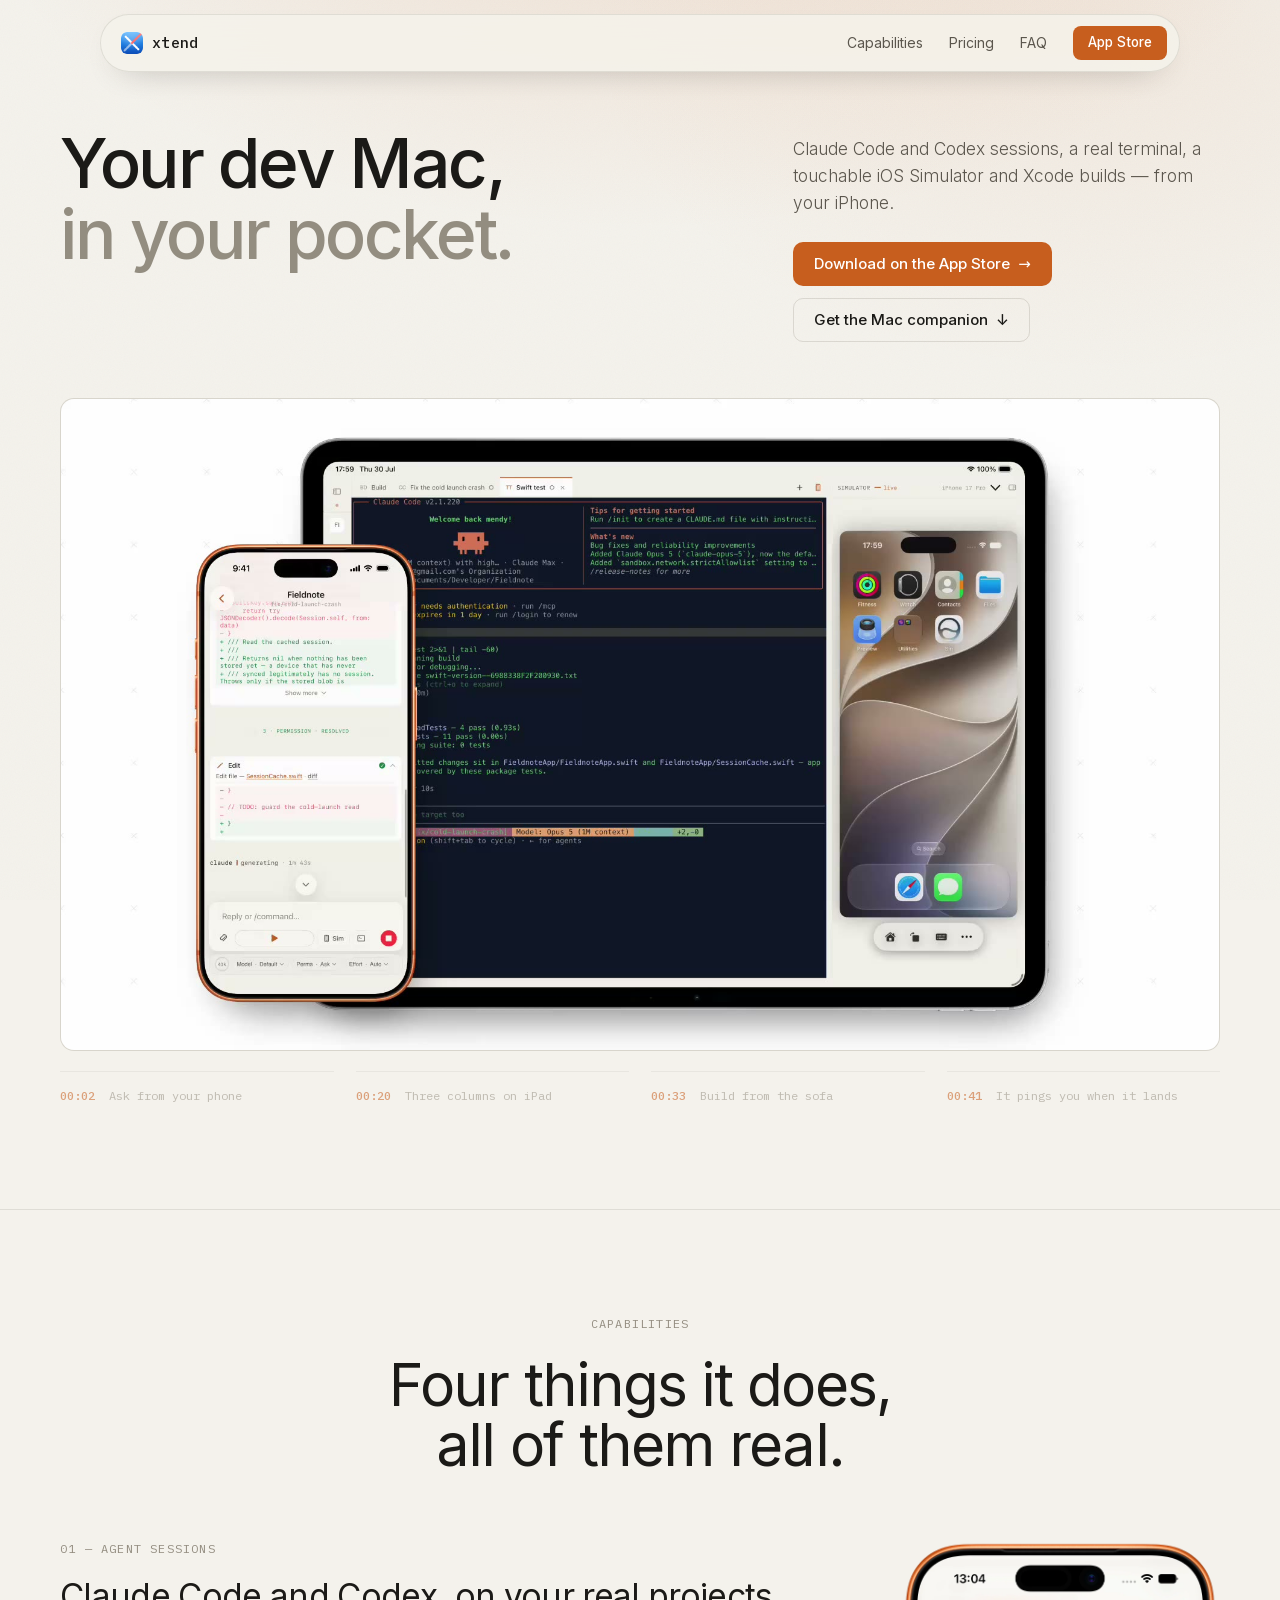
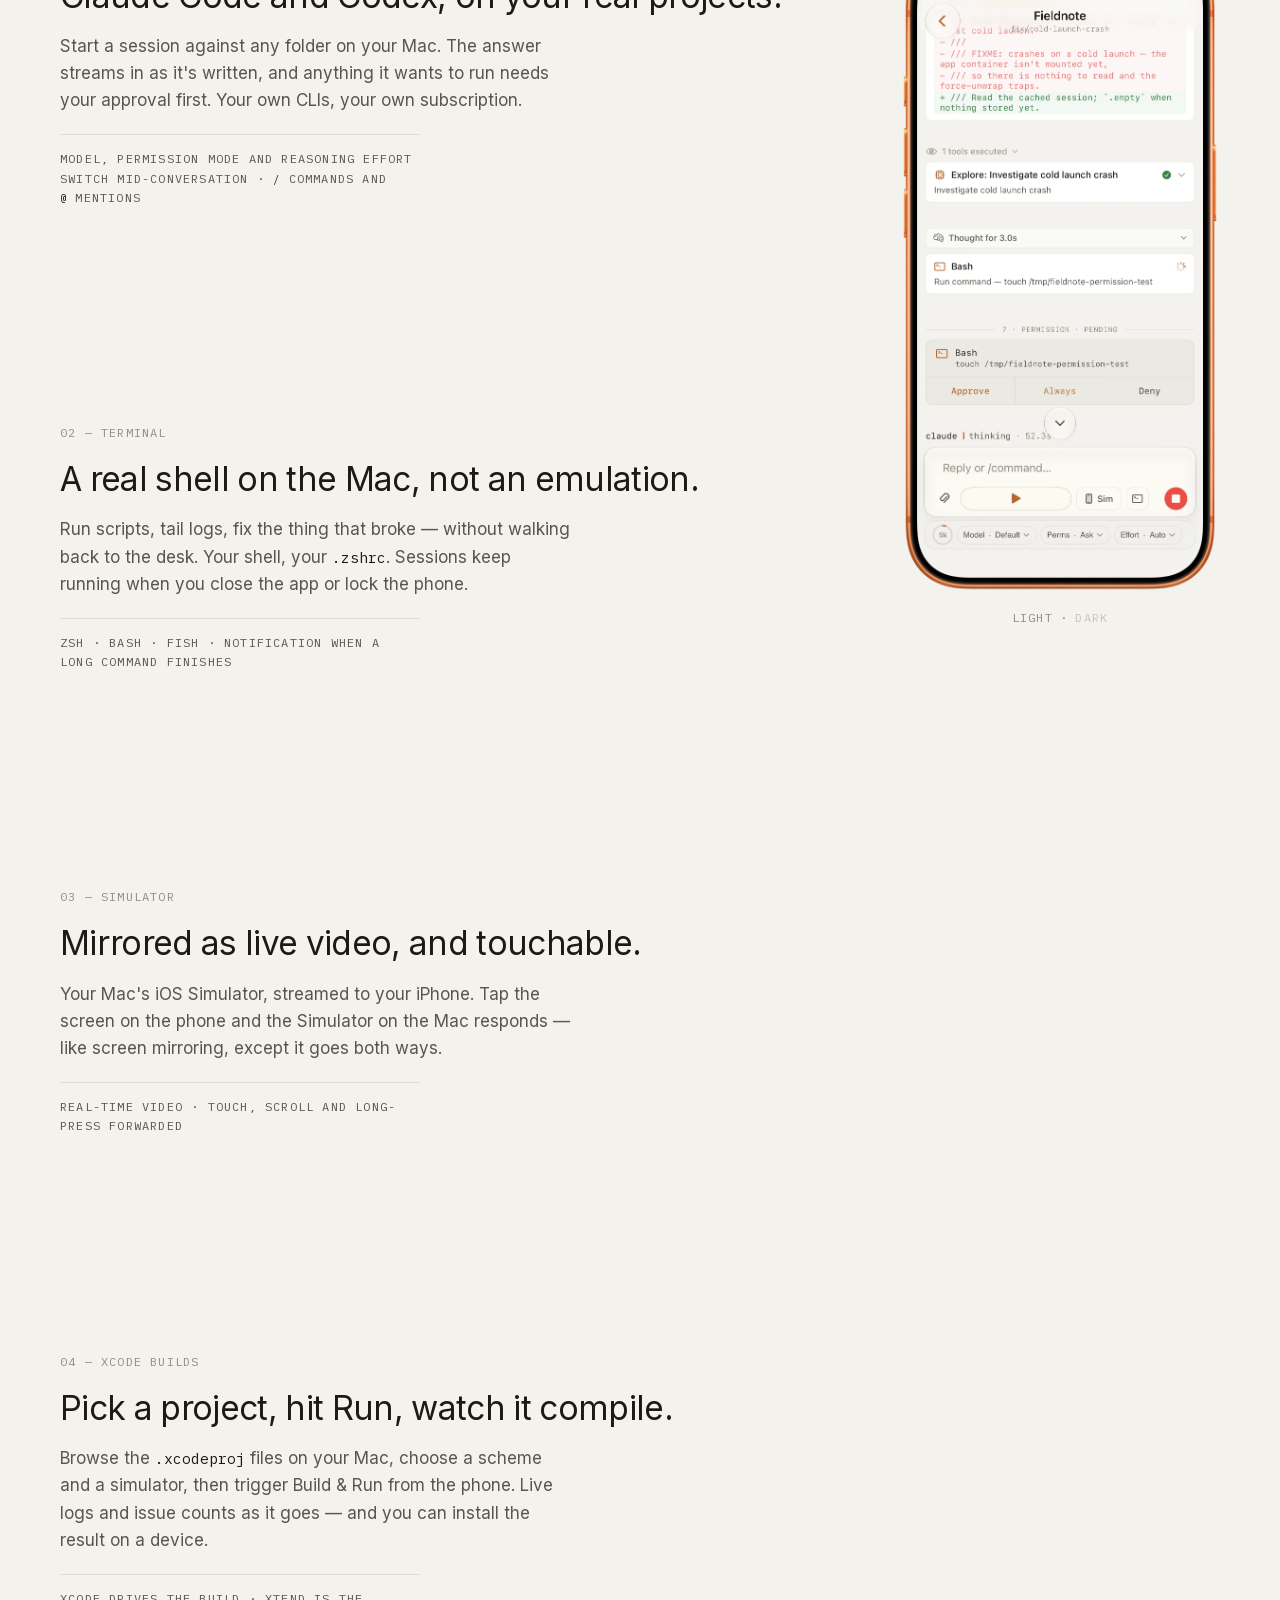
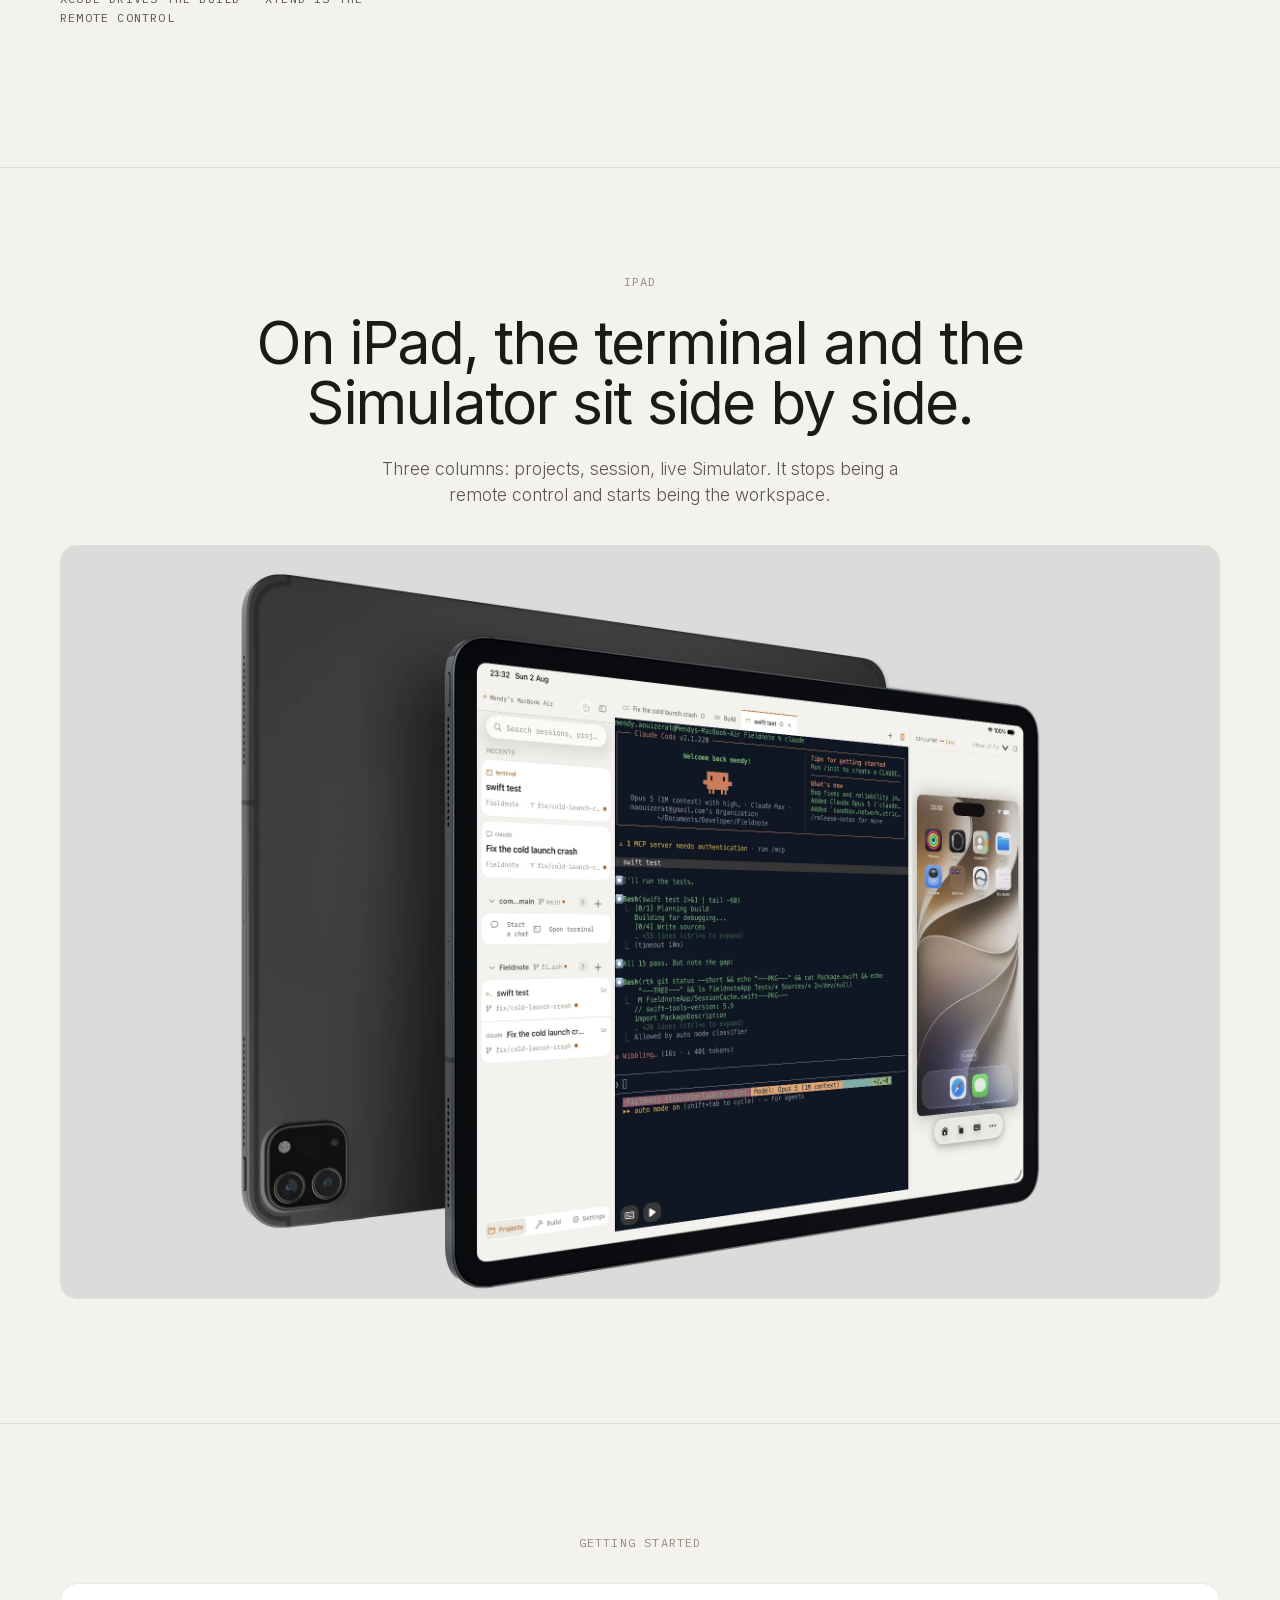
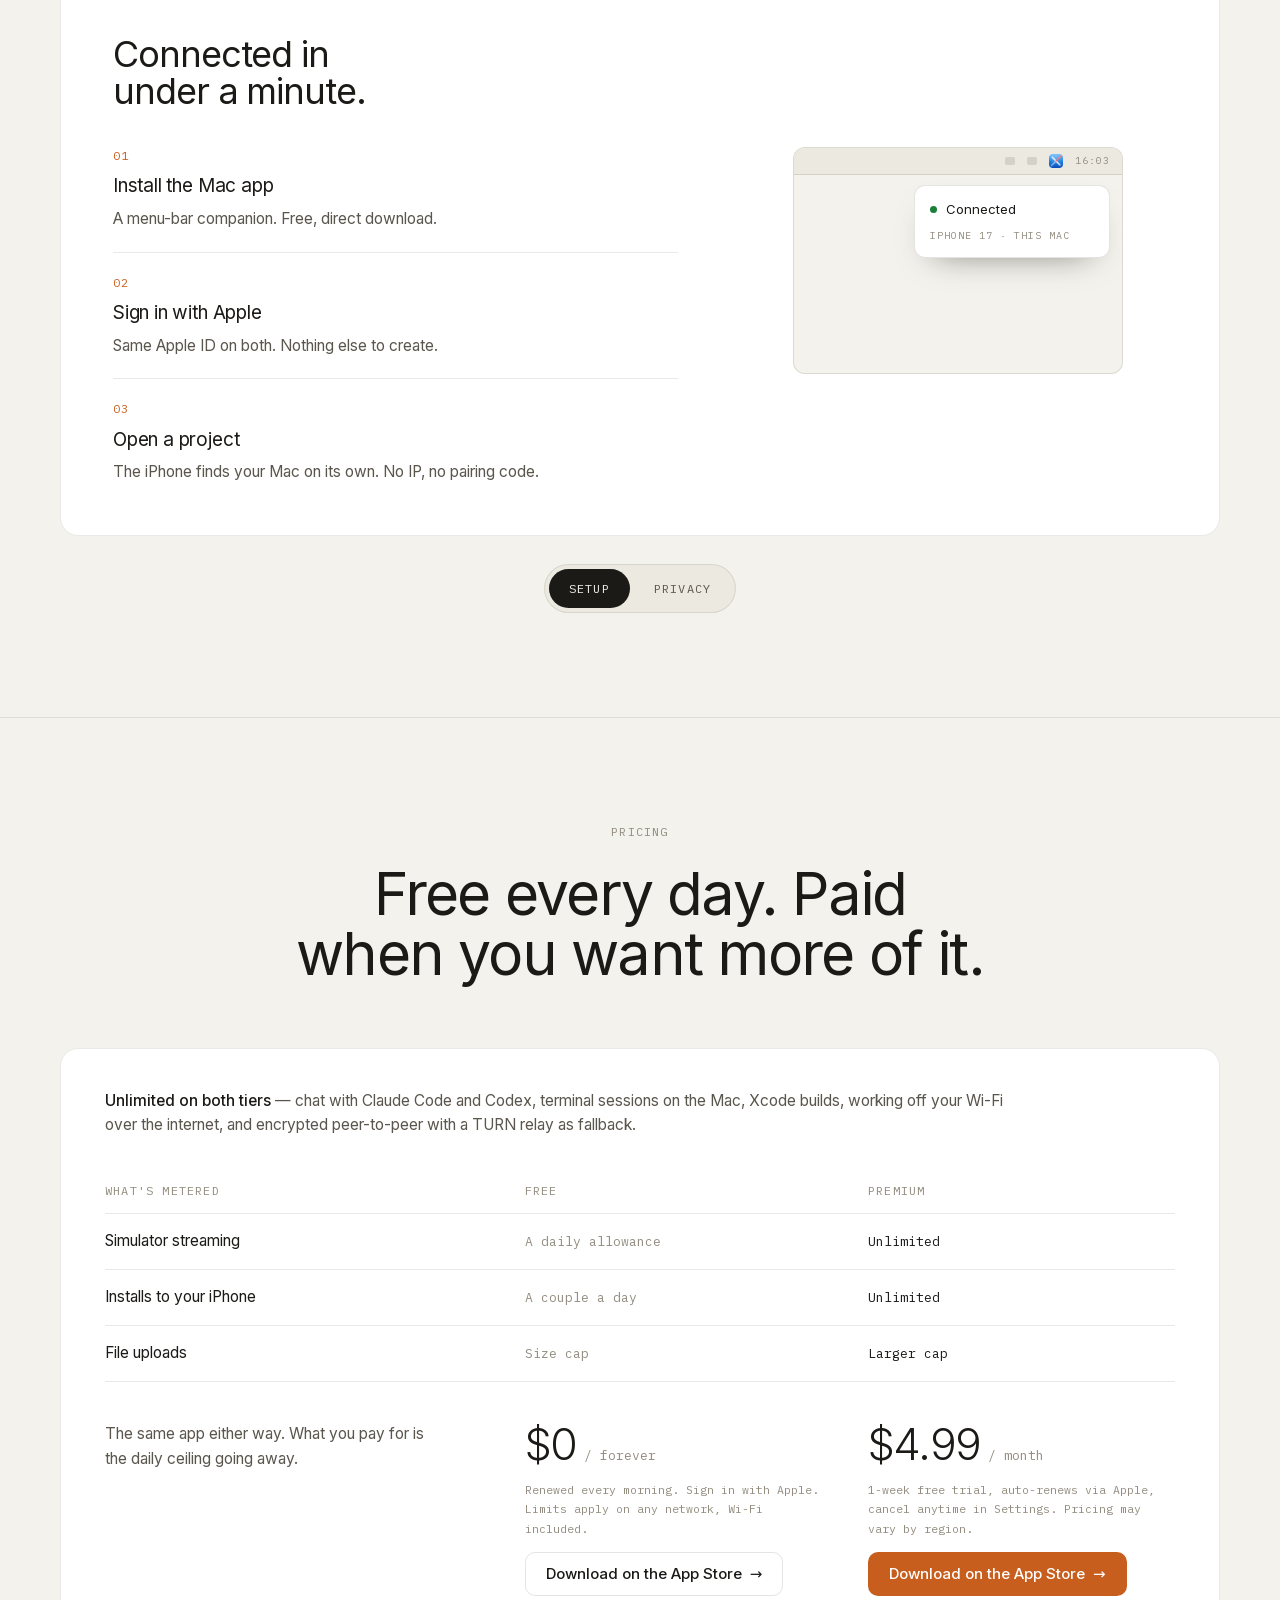
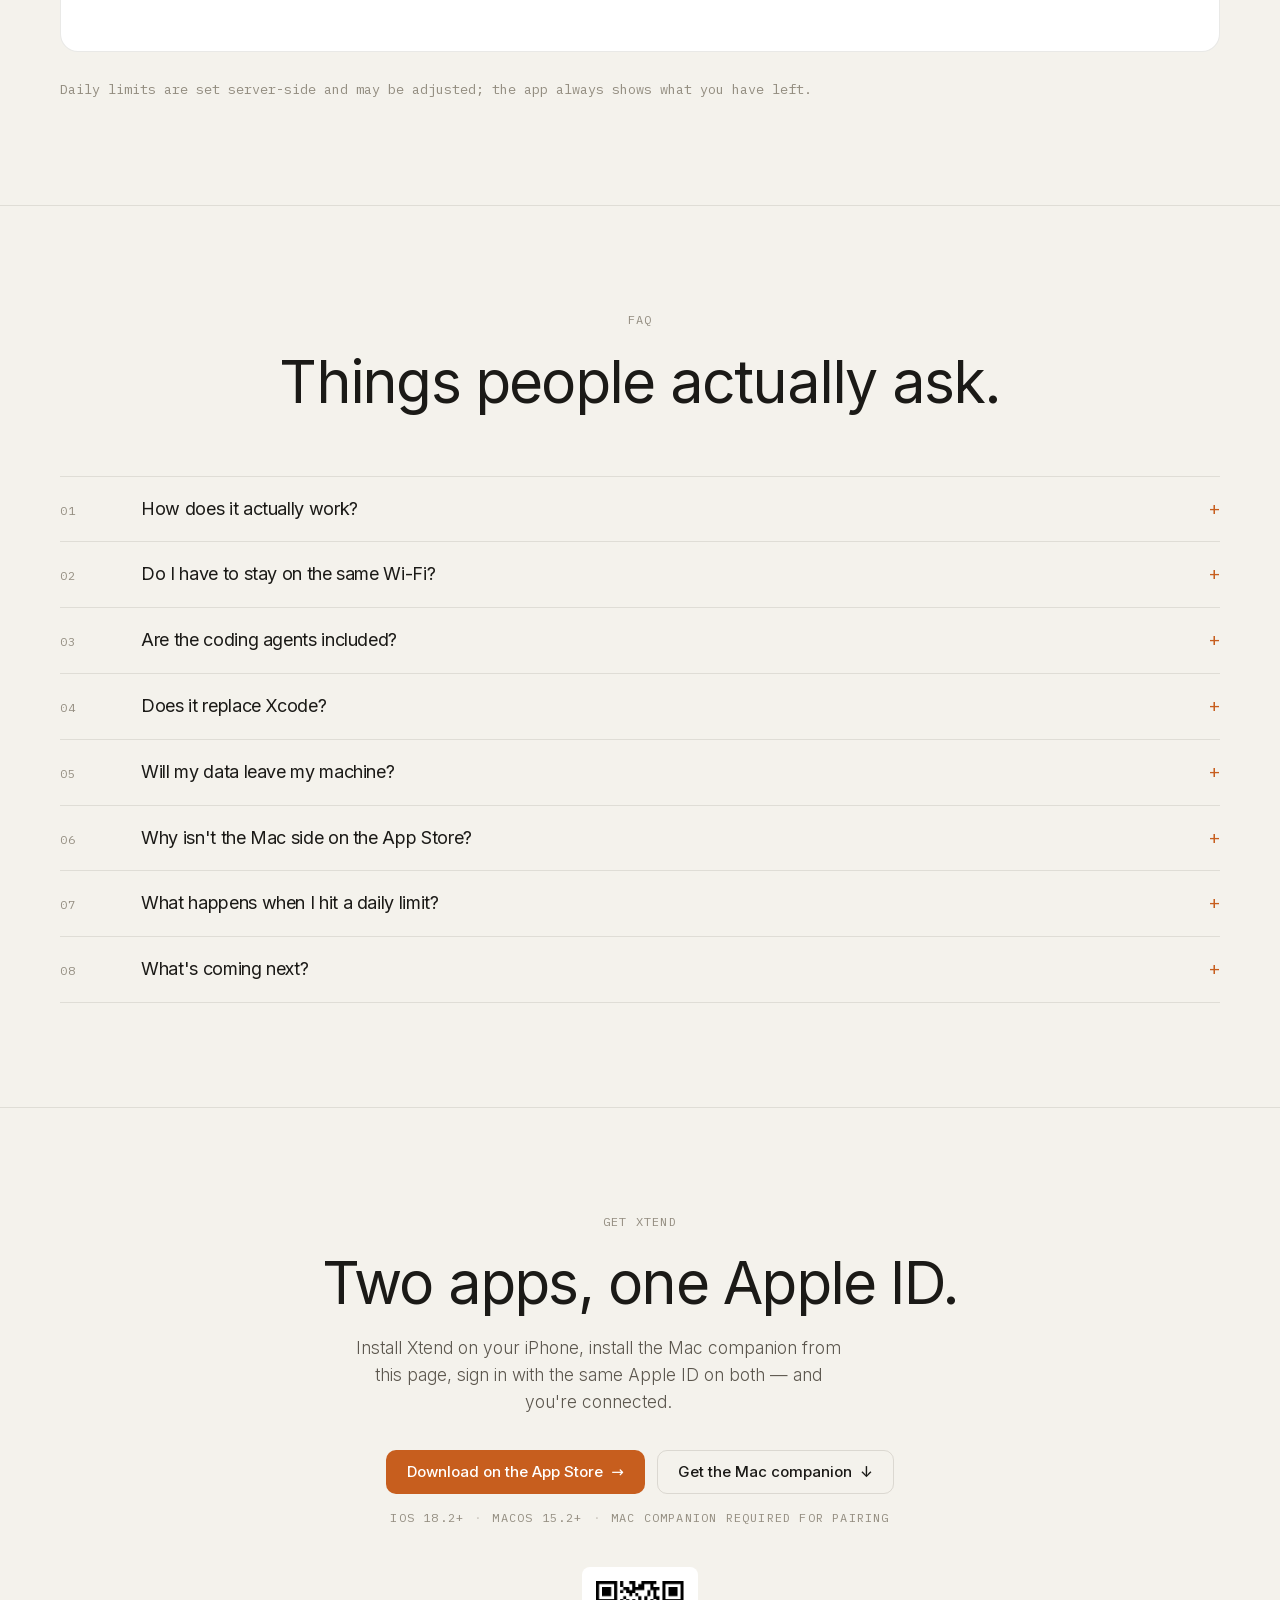
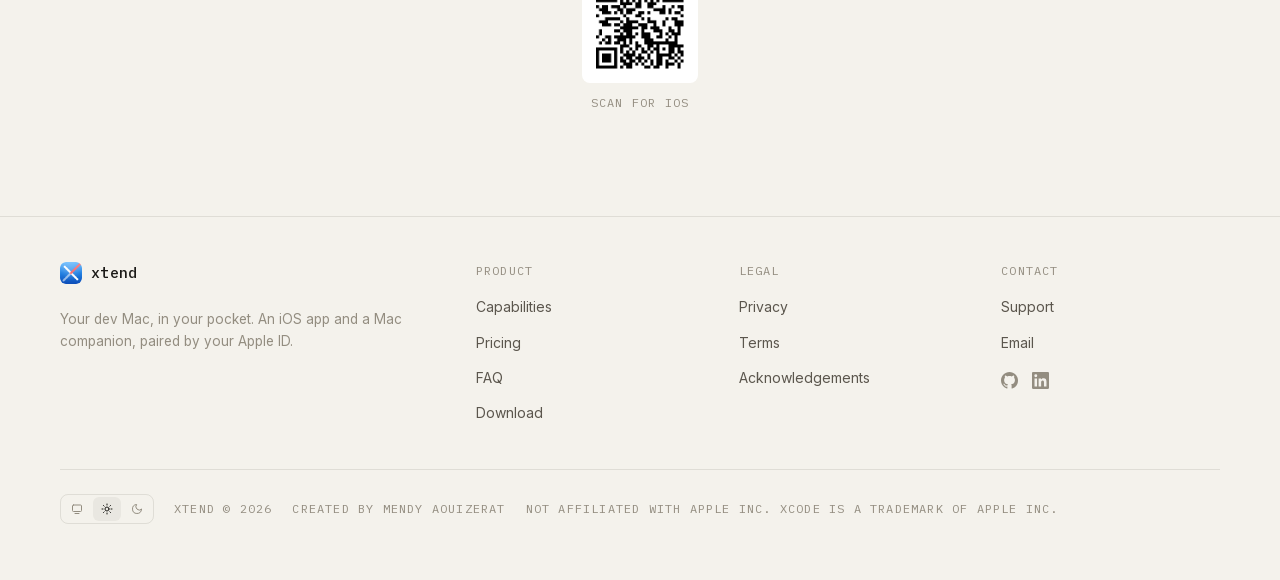
==== commit f0e0dda1: "redesign: one background, cards for relief, tighter copy The tinted bands that separated sections ar" ====
--- a/index.html
+++ b/index.html
@@ -124,6 +124,11 @@
     --del: #B3261E;
     --nav: rgba(244,242,236,0.85);
     --ph: rgba(40,33,20,0.05);
+    /* Halo stops — warm, and barely there: 9% of the accent over the page
+       background is about a 3% luminance move. */
+    --halo-1: rgba(199,94,30,0.13);
+    --halo-2: rgba(199,94,30,0.065);
+    --nav-shadow: 0 12px 34px -22px rgba(0,0,0,0.45);
   }
   [data-theme="dark"] {
     color-scheme: dark;
@@ -141,12 +146,22 @@
     --del: #F85149;
     --nav: rgba(12,15,20,0.82);
     --ph: rgba(150,180,220,0.07);
+    /* In dark the halo has to lift, not tint: the warm stop stays, the second
+       one becomes a plain light so the top of the page opens up. */
+    --halo-1: rgba(255,138,77,0.10);
+    --halo-2: rgba(232,236,242,0.045);
+    /* A black drop shadow does nothing on a near-black page. What separates a
+       floating surface in dark is the lit top edge — an inset hairline of
+       white — with the drop shadow only deepening what sits under it. */
+    --nav-shadow: 0 16px 40px -24px rgba(0,0,0,0.9), inset 0 1px 0 rgba(255,255,255,0.07);
   }
 
   * { box-sizing: border-box; margin: 0; padding: 0; }
-  html { scroll-behavior: smooth; -webkit-text-size-adjust: 100%; }
+  /* The page background lives on <html> so body's ::before can sit above it
+     and below the content — that is the halo layer. */
+  html { scroll-behavior: smooth; -webkit-text-size-adjust: 100%; background: var(--bg); }
   body {
-    background: var(--bg);
+    position: relative;
     color: var(--text);
     font-family: -apple-system, BlinkMacSystemFont, 'SF Pro Text', 'Inter', system-ui, sans-serif;
     font-size: 17px;
@@ -158,6 +173,25 @@
   a:hover { color: var(--text); }
   ::selection { background: var(--accent); color: var(--accent-ink); }
 
+  /* Halo — one warm light behind the hero, gone by the second section. It is
+     absolute, not fixed: it belongs to the top of the page, it doesn't follow
+     you down it. Both stops are defined per theme; a single colour would read
+     as dirt in one of the two. */
+  body::before {
+    content: ''; position: absolute; top: 0; left: 0; right: 0; height: 1100px;
+    z-index: -1; pointer-events: none;
+    background:
+      radial-gradient(1100px 620px at 50% -14%, var(--halo-1), transparent 62%),
+      radial-gradient(760px 520px at 86% 2%, var(--halo-2), transparent 68%);
+  }
+  /* Grain — at 3.5% it is invisible as texture and only does one job: break
+     the banding a gradient this soft produces on an 8-bit screen. */
+  body::after {
+    content: ''; position: fixed; inset: 0; z-index: -1; pointer-events: none;
+    opacity: 0.035; background-size: 200px 200px;
+    background-image: url("data:image/svg+xml,%3Csvg xmlns='http://www.w3.org/2000/svg' width='200' height='200'%3E%3Cfilter id='n'%3E%3CfeTurbulence type='fractalNoise' baseFrequency='0.85' numOctaves='3' stitchTiles='stitch'/%3E%3C/filter%3E%3Crect width='200' height='200' filter='url(%23n)'/%3E%3C/svg%3E");
+  }
+
   .wrap { width: 100%; max-width: 1240px; margin: 0 auto; padding: 0 40px; }
   @media (max-width: 720px) { .wrap { padding: 0 22px; } }
 
@@ -177,23 +211,33 @@
   p { text-wrap: pretty; }
   .lede { font-size: clamp(17px, 1.35vw, 20px); color: var(--text-2); font-weight: 300; line-height: 1.55; }
 
-  /* ===== nav ===== */
+  /* ===== nav =====
+     A floating capsule rather than a full-width bar: same shape as the
+     Setup/Privacy control further down, so the page carries one form. The
+     blur moves onto the capsule itself — a full-width blurred band would
+     have kept the old bar's silhouette. */
   nav {
-    position: fixed; top: 0; left: 0; right: 0; z-index: 100;
+    position: fixed; top: 14px; left: 0; right: 0; z-index: 100;
+    background: none; border: 0;
+    transition: top .3s ease;
+  }
+  nav.stuck { top: 10px; }
+  .nav-in {
+    max-width: 1080px; margin: 0 auto; padding: 0 12px 0 20px;
+    height: 58px; display: flex; align-items: center; justify-content: space-between; gap: 26px;
     background: var(--nav);
     backdrop-filter: saturate(180%) blur(20px);
     -webkit-backdrop-filter: saturate(180%) blur(20px);
-    border-bottom: 0.5px solid transparent;
-    transition: border-color .3s ease;
-  }
-  nav.stuck { border-bottom-color: var(--hair); }
-  .nav-in {
-    max-width: 1240px; margin: 0 auto; padding: 0 40px;
-    height: 72px; display: flex; align-items: center; justify-content: space-between;
+    border: 0.5px solid var(--hair);
+    border-radius: 999px;
+    box-shadow: var(--nav-shadow);
     transition: height .3s ease;
   }
-  nav.stuck .nav-in { height: 56px; }
-  @media (max-width: 720px) { .nav-in { padding: 0 22px; } }
+  nav.stuck .nav-in { height: 52px; }
+  @media (max-width: 720px) {
+    nav { top: 10px; }
+    .nav-in { margin: 0 14px; padding: 0 10px 0 16px; height: 52px; }
+  }
   .brand {
     display: inline-flex; align-items: center; gap: 9px;
     font-family: 'IBM Plex Mono', monospace; font-size: 15px; font-weight: 500;
@@ -203,7 +247,16 @@
   .nav-r { display: flex; align-items: center; gap: 26px; }
   .nav-r a.link { font-size: 14px; color: var(--text-2); }
   .nav-r a.link:hover { color: var(--text); }
-  @media (max-width: 780px) { .nav-r a.link { display: none; } }
+  /* Phone: the capsule keeps the two links worth reaching for and drops
+     "Capabilities", the long one — measured, the three of them plus the brand
+     and the button overflow a 360px capsule, two of them do not. Below 360
+     the FAQ goes too. There is no burger; the footer carries the full set. */
+  @media (max-width: 780px) {
+    .nav-r { gap: 16px; }
+    .nav-r a.link { font-size: 13.5px; }
+    .nav-r a.link[href="#capabilities"] { display: none; }
+  }
+  @media (max-width: 360px) { .nav-r a.link[href="#faq"] { display: none; } }
 
   .themes { display: inline-flex; gap: 2px; padding: 2px; border: 0.5px solid var(--hair); border-radius: 8px; }
   .themes button {
@@ -247,6 +300,12 @@
   h1 .dim { color: var(--text-3); }
   .hero-sub { margin: 0; }
   .ctas { display: flex; flex-wrap: wrap; gap: 12px; align-items: center; }
+  /* On a phone the two buttons stacked at their natural widths (254 and 227)
+     read as a ragged edge under a centred block. Same width, same column. */
+  @media (max-width: 600px) {
+    .ctas { flex-direction: column; align-items: stretch; width: 100%; max-width: 320px; margin-inline: auto; }
+    .ctas .btn { width: 100%; justify-content: center; }
+  }
   .sysreq { margin-top: 14px; display: flex; flex-wrap: wrap; gap: 10px; }
   .sysreq .s { opacity: .4; }
 
@@ -260,8 +319,14 @@
 
   /* ===== sections ===== */
   section { padding: 104px 0; }
-  section.tint { background: var(--surface); }
-  .sec-head { max-width: 22em; margin-bottom: 64px; }
+  /* One background for the whole page. The alternating tinted bands were
+     doing the section separation; a full-bleed hairline does it without
+     painting 800px of colour, and the cards become the only raised surface. */
+  section + section, header.hero + section { border-top: 0.5px solid var(--hair); }
+  /* Section heads are centred; everything that is read in a column — the
+     table, the FAQ, the steps, the facts, the capabilities — stays left. */
+  .sec-head { max-width: 22em; margin: 0 auto 64px; text-align: center; }
+  .sec-head h2, .sec-head p { margin-left: auto; margin-right: auto; }
   /* 22em is a body measure — at 60px the headline inherits it and breaks
      every 6 words, so short titles land on three lines. Desktop gives the h2
      its own measure in ch (its own type size, not the body's) and balances
@@ -406,12 +471,12 @@
     .cap-progress > .mono { font-size: 10px; color: var(--text-2); }
     /* The panel row is a hard text budget: the caps are absolutely stacked, so
        anything taller than this row keeps rendering — straight under the phone
-       pinned below. 296px is the tallest cap (01, the longest paragraph) at
-       the narrowest common phone (331px of text at 15px/1.6, h3 at its 24px
-       clamp floor), measured. Copy edits to the caps must re-check it; the
-       three constants below move together (row = panel height; phone top =
-       76 nav + row + 12 gap; phone width offset = phone top + 36). */
-    #capTrack { position: relative; height: 320vh; display: grid; grid-template-rows: 248px 1fr; }
+       pinned below. Remeasured after the copy edits: the tallest cap is 215px
+       at 360px of screen (the narrowest common phone), so the row is 224 with
+       9px of slack, not the 248 it used to carry. Copy edits must re-check it;
+       the constants move together — phone top = 66 nav + row + 10 gap, and the
+       phone's height budget = phone top + 60. */
+    #capTrack { position: relative; height: 320vh; display: grid; grid-template-rows: 224px 1fr; }
     /* The band's only moving surface. Panel and phone are both pinned, so a
        finger drag changes the text but nothing travels — hairlines that
        belong to the page (not to the phone) slide up at exactly scroll speed
@@ -434,8 +499,10 @@
           color-mix(in srgb, var(--text-3) 34%, transparent) 1.1px, transparent 1.2px);
       }
     }
+    /* 66, not 76: the nav is a 52px capsule sitting 10px from the top now,
+       not a 72px full-width bar. */
     #capPanel {
-      order: 1; position: sticky; top: 76px; height: 248px; z-index: 3;
+      order: 1; position: sticky; top: 66px; height: 224px; z-index: 3;
     }
     #capPanel .cap {
       position: absolute; left: 0; right: 0; top: 0; padding: 0;
@@ -447,16 +514,102 @@
     #capPanel .cap .tech { display: none; }
     .caps-pin {
       order: 2; float: none; width: auto; margin: 0 auto;
-      position: sticky; top: 336px; align-self: start;
+      position: sticky; top: 300px; align-self: start;
     }
     .caps-pin::after { display: none; }
     .caps-pin > p { display: none; }
     .pin-phone {
       aspect-ratio: 9 / 19.5; height: auto;
-      width: min(78vw, calc((100dvh - 372px) * 0.462));
+      width: min(78vw, calc((100dvh - 360px) * 0.462));
       min-width: 178px; margin: 0 auto;
     }
     .cap-shot { display: none; }
+  }
+  /* The 320px-class phones are the exception: the same copy needs 239px there,
+     so they keep the old, taller row and the lower phone. Everything from 360
+     up gets the raise. */
+  @media (max-width: 344px) {
+    #capTrack { grid-template-rows: 250px 1fr; }
+    #capPanel { height: 250px; }
+    .caps-pin { top: 326px; }
+    .pin-phone { width: min(78vw, calc((100dvh - 386px) * 0.462)); }
+  }
+
+  /* ===== setup + privacy, one band =====
+     Two closing sections, one thin idea each, used to cost a screen-height
+     apiece. They share a band now and a segmented control swaps them, so the
+     page ends on one screen instead of two. The label sits left, the control
+     right — on a phone they stack and the control goes full width. */
+  .seg-head { margin-bottom: 28px; text-align: center; }
+  .seg-head .mono { margin: 0; }
+  /* The card is the window: same hairline-on-surface register as the proof
+     stage and the iPad shot, one notch rounder because it holds text. */
+  .seg-card { border: 0.5px solid var(--hair); border-radius: 18px;
+    background: var(--surface); padding: 52px; display: grid;
+    transition: height 0.35s cubic-bezier(.2,.7,.3,1); }
+  /* Both panels share one grid cell, so the card is always as tall as the
+     taller of the two and nothing jumps when you switch. The hidden one is
+     visibility:hidden, which also takes it out of the tab order and the
+     accessibility tree — display:none would collapse the height again. */
+  .seg-panel { grid-area: 1 / 1; visibility: hidden; opacity: 0;
+    transition: opacity 0.3s ease; }
+  .seg-panel.on { visibility: visible; opacity: 1; }
+  .seg-cols { display: grid; grid-template-columns: 1.15fr 0.85fr; gap: 72px; align-items: center; }
+  .seg-card h2 { font-size: clamp(24px, 3vw, 36px); max-width: 19ch; margin-bottom: 36px; }
+  .segs-row { display: flex; justify-content: center; margin-top: 28px; }
+  .segs { display: inline-flex; gap: 4px; padding: 4px; border-radius: 999px;
+    background: var(--surface-2); border: 0.5px solid var(--hair); }
+  .segs button { font: inherit; letter-spacing: inherit; text-transform: inherit;
+    color: var(--text-2); background: none; border: 0; border-radius: 999px;
+    padding: 10px 20px; cursor: pointer; white-space: nowrap;
+    transition: background-color 0.25s ease, color 0.25s ease; }
+  /* :not() matters — on the selected pill the label is already var(--bg), and
+     a plain :hover would repaint it var(--text), i.e. the pill's own colour. */
+  .segs button:not([aria-selected="true"]):hover { color: var(--text); }
+  .segs button[aria-selected="true"] { background: var(--text); color: var(--bg); }
+  .segs button:focus-visible { outline: 2px solid var(--accent); outline-offset: 3px; }
+  /* The Mac companion has no window — it is a menu-bar item — so the drawing
+     is a menu bar and its popover, at the same weight as the netviz opposite:
+     hairlines and two type sizes, nothing shaded. */
+  .mbviz { display: flex; justify-content: center; width: 100%; }
+  /* An implied Mac screen — the strip alone floated in the card and read as a
+     stray pill. The frame gives the menu bar something to be the top of. */
+  .mb-screen { position: relative; width: 100%; max-width: 330px; aspect-ratio: 16 / 11;
+    border: 0.5px solid var(--hair-strong); border-radius: 12px; background: var(--bg);
+    overflow: hidden; }
+  .mb-strip { position: absolute; inset: 0 0 auto 0; height: 27px;
+    display: flex; align-items: center; justify-content: flex-end; gap: 12px; padding: 0 12px;
+    border-bottom: 0.5px solid var(--hair-strong); background: var(--surface-2); }
+  .mb-strip img { display: block; border-radius: 3px; }
+  .mb-dot { width: 10px; height: 8px; border-radius: 2px; background: var(--hair-strong); }
+  .mb-time { font-size: 10px; color: var(--text-3); }
+  .mb-pop { position: absolute; top: 37px; right: 12px; width: 196px; padding: 13px 15px;
+    border-radius: 11px; border: 0.5px solid var(--hair-strong); background: var(--surface);
+    display: grid; gap: 8px; box-shadow: 0 14px 34px -20px rgba(0,0,0,0.55); }
+  .mb-row { display: flex; align-items: center; gap: 9px; font-size: 13px; color: var(--text); }
+  .mb-row.dim { font-size: 10px; color: var(--text-3); }
+  .mb-led { width: 7px; height: 7px; border-radius: 50%; background: var(--add); }
+
+  @media (max-width: 940px) {
+    .seg-card { padding: 32px 24px; border-radius: 16px; }
+    .seg-cols { grid-template-columns: 1fr; gap: 44px; }
+    .mb-screen, .net-frame { max-width: 320px; }
+  }
+  @media (max-width: 600px) {
+    .seg-head { margin-bottom: 20px; }
+    /* The card ran 852px on a phone. The privacy panel is the taller of the
+       two, so it sets the height: 530px of text, 214px of diagram. Everything
+       shrinks a notch instead of the drawing disappearing. */
+    .seg-card { padding: 22px 17px; }
+    .seg-card h2 { margin-bottom: 20px; font-size: 23px; }
+    .seg-cols { gap: 20px; }
+    .facts div { padding: 12px 0; font-size: 14.5px; line-height: 1.55; }
+    .steps.stack .step { padding: 13px 0; }
+    .steps.stack .step h3 { font-size: 17.5px; }
+    .steps.stack .step p { font-size: 14.5px; }
+    /* The capsule hugs its two words on a phone — stretched full width it
+       read as a pair of buttons, not one control. */
+    .segs button { padding: 9px 22px; }
   }
 
   /* ===== steps ===== */
@@ -474,6 +627,15 @@
   .in.steps .step:nth-child(2)::before { animation-delay: .1s; }
   .in.steps .step:nth-child(3)::before { animation-delay: .28s; }
   @keyframes growY { to { transform: scaleY(1); } }
+  /* Inside the card the three steps run down the left column instead of
+     across, so they take the phone treatment: hairline between, no rule. */
+  .steps.stack { grid-template-columns: 1fr; }
+  .steps.stack .step { padding: 20px 0; border-top: 0.5px solid var(--hair); }
+  .steps.stack .step:first-child { padding-top: 0; border-top: 0; }
+  .steps.stack .step:last-child { padding-bottom: 0; }
+  .steps.stack .step::before { display: none; }
+  .steps.stack .step h3 { font-size: 19px; }
+  .steps.stack .step .num { margin-bottom: 10px; }
   .step .num { display: block; margin-bottom: 16px; color: var(--accent); }
   .step h3 { font-size: 22px; letter-spacing: -0.01em; }
   .step p { margin-top: 10px; font-size: 15.5px; color: var(--text-2); }
@@ -484,71 +646,153 @@
   }
 
   /* ===== privacy diagram ===== */
-  .trust { display: grid; grid-template-columns: 1fr 1fr; gap: 80px; align-items: center; }
-  @media (max-width: 940px) { .trust { grid-template-columns: 1fr; gap: 52px; } }
   .facts { display: grid; gap: 0; }
   .facts div { padding: 20px 0; border-top: 0.5px solid var(--hair); font-size: 16px; color: var(--text-2); }
   .facts div:last-child { border-bottom: 0.5px solid var(--hair); }
   .facts b { color: var(--text); font-weight: 500; }
-  .netviz { display: grid; gap: 0; justify-items: center; }
-  .netrow { display: flex; align-items: center; gap: 0; width: 100%; max-width: 420px; }
-  .node { padding: 12px 16px; border: 0.5px solid var(--hair-strong); border-radius: 8px; white-space: nowrap; color: var(--text); }
-  .node.off { border-style: dashed; border-color: var(--hair); color: var(--text-3); }
-  .wire { flex: 1; height: 0.5px; background: var(--hair-strong); }
-  .netgap { height: 54px; width: 0.5px; background: repeating-linear-gradient(to bottom, var(--hair) 0 3px, transparent 3px 8px); margin: 8px 0; }
+  .netviz { display: flex; justify-content: center; width: 100%; }
+  /* Same frame and proportion as the menu-bar drawing on the Setup tab, so
+     the two panels weigh the same and the card doesn't lurch when you switch. */
+  .net-frame { position: relative; width: 100%; max-width: 330px; aspect-ratio: 16 / 11;
+    border: 0.5px solid var(--hair-strong); border-radius: 12px; background: var(--bg);
+    padding: 0 28px; display: grid; align-content: center; justify-items: center; }
+  .wire-label { font-size: 10px; color: var(--text-3); margin-bottom: 14px; }
+  .netrow { display: flex; align-items: center; gap: 0; width: 100%; }
+  /* The two ends are drawn, not labelled — a box saying "iPhone" carried no
+     more information than the word and read as a diagram of nothing. */
+  .dev { position: relative; border: 0.5px solid var(--hair-strong); background: var(--surface-2); flex: none; }
+  .dev.phone { width: 38px; height: 66px; border-radius: 8px; }
+  .dev.phone i { position: absolute; top: 5px; left: 50%; transform: translateX(-50%);
+    width: 13px; height: 3px; border-radius: 2px; background: var(--hair-strong); }
+  .dev.mac { width: 82px; height: 52px; border-radius: 6px; }
+  .dev.mac i { position: absolute; left: -10px; right: -10px; bottom: -6px; height: 5px;
+    border: 0.5px solid var(--hair-strong); border-radius: 0 0 5px 5px; background: var(--surface-2); }
+  .net-legend { display: flex; justify-content: space-between; width: 100%;
+    margin-top: 14px; font-size: 10px; color: var(--text-3); }
+  /* max-width is the guard: the frame shrinks with the viewport, a nowrap
+     node does not, and it used to walk straight out through the border. */
+  .node { padding: 9px 12px; font-size: 11px; border: 0.5px solid var(--hair-strong);
+    border-radius: 8px; white-space: nowrap; max-width: 100%; color: var(--text);
+    background: var(--surface); }
+  .node.off { border-style: dashed; border-color: var(--hair-strong); color: var(--text-3); background: none; }
+  .wire { flex: 1; height: 0.5px; background: var(--hair-strong); position: relative; }
+  /* One packet crossing the wire — the only motion in the card, and the whole
+     point of the panel: the media goes device to device, not through us. */
+  .wire::after { content: ''; position: absolute; top: -2px; left: 0;
+    width: 4px; height: 4px; border-radius: 50%; background: var(--accent);
+    animation: flow 3s cubic-bezier(.5,0,.5,1) infinite; }
+  @keyframes flow { 0% { left: 0; opacity: 0; } 12% { opacity: 1; }
+    88% { opacity: 1; } 100% { left: calc(100% - 4px); opacity: 0; } }
+  /* Has to sit after the base .net-frame / .mb-screen rules, not up with the
+     rest of the phone overrides: same specificity, so source order decides. */
+  @media (max-width: 600px) {
+    .mb-screen, .net-frame { max-width: 212px; }
+    .net-frame { padding: 0 16px; }
+    .mb-pop { width: 152px; top: 30px; right: 8px; padding: 10px 12px; }
+    .mb-row { font-size: 12px; }
+    .mb-row.dim { font-size: 9px; white-space: nowrap; }
+    .mb-strip { height: 23px; }
+    .dev.phone { width: 26px; height: 44px; }
+    .dev.mac { width: 54px; height: 34px; }
+    .dev.mac i { left: -6px; right: -6px; bottom: -5px; height: 4px; }
+    /* The signaling node is the widest thing in the frame; on a phone it wraps
+       onto two lines instead of pushing through the border. */
+    .node { font-size: 9.5px; padding: 6px 9px; }
+    .node.off { white-space: normal; text-align: center; line-height: 1.5; }
+    .netgap { height: 16px; margin: 7px 0; }
+    .wire-label { margin-bottom: 10px; }
+    .net-legend { margin-top: 10px; }
+  }
+  .netgap { height: 26px; width: 1px; background: repeating-linear-gradient(to bottom, var(--hair-strong) 0 3px, transparent 3px 7px); margin: 12px 0; }
 
   /* ===== ipad ===== */
   .ipad-shot { margin-top: 56px; aspect-ratio: 16 / 10.4; border-radius: 16px; overflow: hidden; border: 0.5px solid var(--hair); }
   .ipad-shot .ph { border: 0; border-radius: 0; height: 100%; }
   .ipad-band { overflow: hidden; }
 
-  /* .sec-head.split — headline and lede share a row on desktop instead of
-     stacking, which buys back most of a screen of height in bands whose
-     real content is below. Top-aligned: both blocks start on the same line,
-     which reads as one row even when the headline runs three lines and the
-     lede two. Mobile keeps the stack: two columns of three words is worse. */
-  @media (min-width: 941px) {
-    .sec-head.split {
-      max-width: none; display: grid; grid-template-columns: 1.35fr 1fr;
-      gap: 0 64px; align-items: start;
-    }
-    .sec-head.split .mono { grid-column: 1 / -1; }
-    .sec-head.split h2 { max-width: 18ch; }
-    /* The lede's cap-height sits lower than the h2's, so a flat 0 leaves it
-       looking dropped — 8px back up puts the two first lines on one optical
-       baseline at the sizes this band uses. */
-    .sec-head.split p { margin-top: -8px; max-width: 32em; }
-  }
+  /* .sec-head.split is gone: it existed to park the lede beside the headline
+     and save a screen of height. The ledes are one line now and the heads are
+     centred, so a stack costs about 50px and reads better. */
 
   /* ===== pricing ===== */
-  .plans { display: grid; grid-template-columns: 1fr 1fr; gap: 0; border-top: 0.5px solid var(--hair); }
-  @media (max-width: 820px) { .plans { grid-template-columns: 1fr; } }
-  .plan { padding: 44px 48px 44px 0; }
-  .plan + .plan { padding: 44px 0 44px 48px; border-left: 0.5px solid var(--hair); }
+  /* Same surface as the Setup/Privacy card, one notch less padding: this one
+     holds a table, not a two-column composition. */
+  .pcard { border: 0.5px solid var(--hair); border-radius: 18px;
+    background: var(--surface); padding: 40px 44px; }
+  .pboth { margin-bottom: 30px; font-size: 15.5px; line-height: 1.6; color: var(--text-2); max-width: 58em; }
+  .pboth b { color: var(--text); font-weight: 500; }
+  /* No rule at the top: the card's own edge already closes the table there. */
+  .ptable { border-top: 0.5px solid var(--hair); }
+  .pcard .ptable { border-top: 0; }
+  /* 1.25, not 1.7: at 1.7 the label ended at 25% of the width and the first
+     value started at 47%, leaving 300px of hole down the middle. */
+  .prow { display: grid; grid-template-columns: 1.25fr 1fr 1fr; gap: 0 36px;
+    padding: 15px 0; border-bottom: 0.5px solid var(--hair); align-items: baseline; }
+  .phead { padding: 13px 0; color: var(--text-3); }
+  .pwhat { font-size: 15.5px; color: var(--text); }
+  .pval { font-family: 'IBM Plex Mono', monospace; font-size: 13px; color: var(--text-3); }
+  .pval.on { color: var(--text); }
+  .price { font-size: 44px; font-weight: 300; letter-spacing: -0.04em; line-height: 1; }
+  .price .u { font-family: 'IBM Plex Mono', monospace; font-size: 13px; letter-spacing: 0; color: var(--text-3); margin-left: 8px; text-transform: none; }
+  .prow.pfoot { border-bottom: 0; padding-top: 40px; align-items: start; }
+  .pfoot-lede { color: var(--text-2); font-size: 15.5px; max-width: 22em; }
+  .pplan { display: grid; justify-items: start; gap: 14px; }
+  /* .mono uppercases by default — right for a label, shouty for three lines
+     of subscription small print. */
+  .pnote { font-size: 11.5px; line-height: 1.7; color: var(--text-3);
+    text-transform: none; letter-spacing: 0; max-width: 26em; }
   @media (max-width: 820px) {
-    .plan { padding: 36px 0; }
-    .plan + .plan { padding: 36px 0; border-left: 0; border-top: 0.5px solid var(--hair); }
-  }
-  .plan h3 { font-size: 26px; }
-  .price { margin: 22px 0 8px; font-size: 52px; font-weight: 300; letter-spacing: -0.04em; line-height: 1; }
-  .price .u { font-family: 'IBM Plex Mono', monospace; font-size: 14px; letter-spacing: 0; color: var(--text-3); margin-left: 8px; text-transform: none; }
-  .plan .note { font-size: 14px; color: var(--text-3); min-height: 44px; }
-  .plan ul { list-style: none; margin: 26px 0 32px; }
-  .plan li { padding: 12px 0; border-top: 0.5px solid var(--hair); font-size: 15.5px; color: var(--text-2); display: flex; gap: 14px; }
-  .plan li::before { content: '—'; color: var(--text-3); flex: none; }
-  .plan li.key { color: var(--text); }
-  .plan li.key::before { content: '+'; color: var(--accent); }
-  .plan li b { color: var(--text); font-weight: 500; }
-  .fine { margin-top: 34px; padding-top: 20px; border-top: 0.5px solid var(--hair); font-size: 13.5px; line-height: 1.7; color: var(--text-3); font-family: 'IBM Plex Mono', monospace; max-width: 62em; }
+    /* Three columns of two words each is unreadable on a phone: every row
+       becomes a stack, and the tier name comes back as a prefix on the value. */
+    .prow { grid-template-columns: 1fr; gap: 5px; padding: 16px 0; }
+    .phead { display: none; }
+    .pval::before { content: attr(data-k) " · "; color: var(--text-3); }
+    .prow.pfoot { gap: 34px; padding-top: 34px; }
+    .pfoot-lede { max-width: none; }
+    .pcard { padding: 26px 20px; border-radius: 16px; }
+    /* One column under a centred headline reads as a slab pushed against the
+       left edge. On a phone the whole section centres with its head. */
+    .ptable, .pboth, .fine { text-align: center; }
+    .pboth, .fine { margin-left: auto; margin-right: auto; }
+    .pplan { justify-items: center; }
+    .pnote { max-width: 30em; }
+  }
+  /* The rule used to inherit the 62em reading measure and stopped short of
+     the block above it — the one misalignment you could actually see. It
+     spans the full width now; only the text keeps a measure. */
+  .fine { margin-top: 26px; font-size: 13.5px; line-height: 1.7; color: var(--text-3);
+    font-family: 'IBM Plex Mono', monospace; max-width: 62em; }
   .fine em { font-style: normal; color: var(--text-2); }
 
   /* ===== faq ===== */
-  .faq { border-top: 0.5px solid var(--hair); }
-  .faq details { border-bottom: 0.5px solid var(--hair); }
+  /* The questions carry the same mono numbering as the capabilities and the
+     setup steps — it is what ties the section to the rest of the page. The
+     counter lives in CSS so the markup stays a plain list of <details>. */
+  .faq { border-top: 0.5px solid var(--hair); counter-reset: q; }
+  .faq details { border-bottom: 0.5px solid var(--hair); counter-increment: q; }
   .faq summary {
-    list-style: none; cursor: pointer; padding: 26px 0;
-    display: flex; justify-content: space-between; align-items: baseline; gap: 28px;
-    font-size: clamp(19px, 1.6vw, 23px); letter-spacing: -0.02em; color: var(--text);
+    list-style: none; cursor: pointer; padding: 18px 0;
+    display: grid; grid-template-columns: 3.4em 1fr auto; align-items: baseline; gap: 0 20px;
+    font-size: clamp(18px, 1.4vw, 20px); letter-spacing: -0.02em; color: var(--text);
+  }
+  .faq summary::before {
+    content: counter(q, decimal-leading-zero);
+    font-family: 'IBM Plex Mono', monospace; font-size: 12px; letter-spacing: 0.08em;
+    color: var(--text-3); transition: color 0.25s ease;
+  }
+  .faq details[open] summary::before, .faq summary:hover::before { color: var(--accent); }
+  .faq .ans { margin-left: calc(3.4em + 20px); }
+  /* Phone: the pricing table and the footer centre here, so a left-hugging
+     accordion was the odd one out. The number goes on its own line above the
+     question, both centred, and the +/× keeps the right edge — it is a
+     control, it belongs where the thumb expects it. */
+  @media (max-width: 600px) {
+    .faq summary {
+      grid-template-columns: 1fr; justify-items: center; text-align: center;
+      gap: 8px; padding: 24px 34px; position: relative;
+    }
+    .faq .sign { position: absolute; right: 0; top: 26px; }
+    .faq .ans { margin-left: 0; padding: 0 4px 26px; text-align: center; }
   }
   .faq summary::-webkit-details-marker { display: none; }
   .faq summary:hover { color: var(--accent); }
@@ -560,19 +804,42 @@
   code { font-family: 'IBM Plex Mono', monospace; font-size: .88em; color: var(--text); }
 
   /* ===== download ===== */
-  .get { display: grid; grid-template-columns: 1fr auto; gap: 64px; align-items: center; }
-  @media (max-width: 820px) { .get { grid-template-columns: 1fr; gap: 40px; } }
+  /* The closing block is the one place where centring is unambiguous: a
+     short claim and two buttons, with the QR under them instead of beside. */
+  .get { display: grid; justify-items: center; text-align: center; gap: 40px; }
+  .get .lede { margin-left: auto; margin-right: auto; }
+  .get .ctas, .get .sysreq { justify-content: center; }
   .qr { display: grid; justify-items: center; gap: 10px; }
   .qr img { width: 116px; height: 116px; display: block; border-radius: 8px; background: #fff; padding: 8px; }
 
   /* ===== footer ===== */
   footer { border-top: 0.5px solid var(--hair); padding: 44px 0 56px; }
-  .foot { display: flex; flex-wrap: wrap; gap: 28px; align-items: center; justify-content: space-between; }
-  .foot-links { display: flex; flex-wrap: wrap; gap: 26px; }
-  .foot-links a { font-size: 14px; color: var(--text-2); }
-  .foot-links a:hover { color: var(--text); }
-  .foot-meta { display: flex; flex-wrap: wrap; align-items: center; gap: 10px 20px; margin-top: 28px; padding-top: 24px; border-top: 0.5px solid var(--hair); }
-  .socials { display: flex; gap: 14px; }
+  /* A single row of five links read as an afterthought. Columns give the
+     footer the same grid discipline as the rest of the page. */
+  .foot { display: grid; grid-template-columns: 1.7fr repeat(3, 1fr); gap: 44px; align-items: start; }
+  /* Same reasoning as the pricing table: below the desktop four-column
+     layout the footer centres, otherwise it hangs off the left edge. */
+  @media (max-width: 820px) {
+    .foot { grid-template-columns: 1fr 1fr; gap: 40px 28px; justify-items: center; text-align: center; }
+    .foot-brand { text-align: center; }
+    .foot-brand p { margin-left: auto; margin-right: auto; }
+    .foot-brand .brand { justify-content: center; }
+    .socials { justify-content: center; }
+    .foot-meta { justify-content: center; text-align: center; }
+  }
+  /* Even on a phone the three link groups stay side by side — stacked, the
+     footer ran 600px for eleven links. The brand takes the full row above. */
+  @media (max-width: 520px) {
+    .foot { grid-template-columns: 1fr 1fr; gap: 34px 20px; }
+    .foot-brand { grid-column: 1 / -1; }
+  }
+  .foot-brand p { margin-top: 16px; font-size: 13.5px; line-height: 1.65; color: var(--text-3); max-width: 26em; }
+  .foot-col { display: grid; gap: 13px; align-content: start; }
+  .foot-col .mono { color: var(--text-3); margin-bottom: 3px; }
+  .foot-col a { font-size: 14px; color: var(--text-2); }
+  .foot-col a:hover { color: var(--text); }
+  .foot-meta { display: flex; flex-wrap: wrap; align-items: center; gap: 10px 20px; margin-top: 44px; padding-top: 24px; border-top: 0.5px solid var(--hair); }
+  .socials { display: flex; gap: 14px; margin-top: 5px; }
   .socials a { color: var(--text-3); display: grid; place-items: center; }
   .socials a:hover { color: var(--text); }
 
@@ -580,6 +847,8 @@
     html { scroll-behavior: auto; }
     .rv { opacity: 1; transform: none; transition: none; }
     .thread-line, .in.steps .step::before { animation: none; transform: none; }
+    .seg-panel, .seg-card { transition: none; }
+    .wire::after { animation: none; opacity: 1; }
     .step::before { transform: scaleY(1); }
     .pin-shots .ph { transition: none; }
     .btn:hover, .btn-fill:hover, .btn-line:hover { transform: none; }
@@ -692,9 +961,9 @@
   </div>
 </section>
 
-<section class="tint ipad-band" id="ipad">
+<section class="ipad-band" id="ipad">
   <div class="wrap">
-    <div class="sec-head split rv" style="margin-bottom:0">
+    <div class="sec-head rv" style="margin-bottom:0">
       <span class="mono">iPad</span>
       <h2>On iPad, the terminal and the Simulator sit side by side.</h2>
       <p class="lede">Three columns: projects, session, live Simulator. It stops being a remote control and starts being the workspace.</p>
@@ -707,98 +976,150 @@
 
 <section id="setup">
   <div class="wrap">
-    <div class="sec-head rv">
-      <span class="mono">Setup</span>
-      <h2>Connected in under a minute.</h2>
-    </div>
-    <div class="steps rv" id="steps">
-      <div class="step">
-        <span class="mono num">01</span>
-        <h3>Install the Mac app</h3>
-        <p>A menu-bar companion. Free, direct download.</p>
+    <div class="seg-head rv">
+      <span class="mono">Getting started</span>
+    </div>
+
+    <div class="seg-card rv d1">
+      <div class="seg-panel on" id="segSetup" role="tabpanel" aria-labelledby="segTabSetup">
+        <div class="seg-cols">
+          <div>
+            <h2>Connected in under a minute.</h2>
+            <div class="steps stack" id="steps">
+              <div class="step">
+                <span class="mono num">01</span>
+                <h3>Install the Mac app</h3>
+                <p>A menu-bar companion. Free, direct download.</p>
+              </div>
+              <div class="step">
+                <span class="mono num">02</span>
+                <h3>Sign in with Apple</h3>
+                <p>Same Apple ID on both. Nothing else to create.</p>
+              </div>
+              <div class="step">
+                <span class="mono num">03</span>
+                <h3>Open a project</h3>
+                <p>The iPhone finds your Mac on its own. No IP, no pairing code.</p>
+              </div>
+            </div>
+          </div>
+          <!-- The Mac side never opens a window: it lives in the menu bar, so
+               the drawing is the menu bar, in the same line-art register as the
+               privacy diagram opposite. -->
+          <div class="mbviz" aria-hidden="true">
+            <div class="mb-screen">
+              <div class="mb-strip">
+                <span class="mb-dot"></span>
+                <span class="mb-dot"></span>
+                <img src="app-icon-128.png" width="14" height="14" alt="">
+                <span class="mb-time mono">16:03</span>
+              </div>
+              <div class="mb-pop">
+                <div class="mb-row"><span class="mb-led"></span><span>Connected</span></div>
+                <div class="mb-row mono dim">iPhone 17 · this Mac</div>
+              </div>
+            </div>
+          </div>
+        </div>
       </div>
-      <div class="step">
-        <span class="mono num">02</span>
-        <h3>Sign in with Apple</h3>
-        <p>Same Apple ID on both. Nothing else to create.</p>
+
+      <div class="seg-panel" id="segPrivacy" role="tabpanel" aria-labelledby="segTabPrivacy">
+        <div id="privacy" class="seg-cols">
+          <div>
+            <h2>Your code goes between your devices.</h2>
+            <div class="facts">
+              <div><b>Direct connection.</b> Encrypted WebRTC peer-to-peer between iPhone and Mac, DTLS-SRTP end to end.</div>
+              <div><b>No third party in the path.</b> Our signaling server only relays the initial handshake — never the media. Off your local network a TURN relay may forward bytes it cannot decrypt.</div>
+              <div><b>Your code is never an analytics event.</b> Crash reports and usage counters only — never your files, your prompts or your terminal. One toggle, on the iPhone and on the Mac, turns them off completely.</div>
+            </div>
+          </div>
+          <div class="netviz mono">
+            <div class="net-frame">
+              <span class="wire-label">encrypted · DTLS-SRTP</span>
+              <div class="netrow">
+                <span class="dev phone" aria-hidden="true"><i></i></span>
+                <span class="wire"></span>
+                <span class="dev mac" aria-hidden="true"><i></i></span>
+              </div>
+              <div class="net-legend"><span>iPhone</span><span>Mac</span></div>
+              <div class="netgap"></div>
+              <span class="node off">signaling — handshake only</span>
+            </div>
+          </div>
+        </div>
       </div>
-      <div class="step">
-        <span class="mono num">03</span>
-        <h3>Open a project</h3>
-        <p>The iPhone finds your Mac on its own. No IP, no pairing code.</p>
+    </div>
+
+    <div class="segs-row rv d1">
+      <div class="segs mono" role="tablist" aria-label="Setup and privacy" id="segs">
+        <button type="button" role="tab" id="segTabSetup" aria-controls="segSetup" aria-selected="true">Setup</button>
+        <button type="button" role="tab" id="segTabPrivacy" aria-controls="segPrivacy" aria-selected="false" tabindex="-1">Privacy</button>
       </div>
     </div>
   </div>
 </section>
 
-<section class="tint" id="privacy">
-  <div class="wrap trust">
-    <div class="rv">
-      <span class="mono" style="display:block;margin-bottom:22px">Privacy</span>
-      <h2>Your code goes between your devices.</h2>
-      <div class="facts" style="margin-top:44px">
-        <div><b>Direct connection.</b> Encrypted WebRTC peer-to-peer between iPhone and Mac, DTLS-SRTP end to end.</div>
-        <div><b>No third party in the path.</b> Our signaling server only relays the initial handshake — never the media. Off your local network a TURN relay may forward bytes it cannot decrypt.</div>
-        <div><b>Your code is never an analytics event.</b> Crash reports and usage counters only — never your files, your prompts or your terminal. One toggle, on the iPhone and on the Mac, turns them off completely.</div>
+<section id="pricing">
+  <div class="wrap">
+    <!-- No lede: the headline, the "unlimited on both tiers" line below and
+         the table's own column head already said it three times. -->
+    <div class="sec-head rv">
+      <span class="mono">Pricing</span>
+      <h2>Free every day. Paid when you want more of it.</h2>
+    </div>
+
+    <!-- Five of the eight rows said "Unlimited / Unlimited" — a comparison
+         table for things that don't differ. They are one sentence now, and
+         the table holds only what actually separates the two tiers. -->
+    <!-- In a card, like the Setup/Privacy band: since the tinted bands went
+         away, cards are the page's only relief, and this table was the one
+         large block still floating bare under a centred headline. -->
+    <div class="pcard rv d1">
+    <p class="pboth"><b>Unlimited on both tiers</b> — chat with Claude Code and Codex, terminal sessions on the Mac, Xcode builds, working off your Wi-Fi over the internet, and encrypted peer-to-peer with a TURN relay as fallback.</p>
+
+    <div class="ptable" id="plansGrid">
+      <div class="prow phead mono">
+        <span>What's metered</span>
+        <span>Free</span>
+        <span>Premium</span>
       </div>
-    </div>
-    <div class="netviz mono rv d1">
-      <div class="netrow">
-        <span class="node">iPhone</span>
-        <span class="wire"></span>
-        <span class="node">Mac</span>
+      <div class="prow">
+        <span class="pwhat">Simulator streaming</span>
+        <span class="pval" data-k="Free">A daily allowance</span>
+        <span class="pval on" data-k="Premium">Unlimited</span>
       </div>
-      <div class="netgap"></div>
-      <span class="node off">signaling server — handshake only</span>
-    </div>
+      <div class="prow">
+        <span class="pwhat">Installs to your iPhone</span>
+        <span class="pval" data-k="Free">A couple a day</span>
+        <span class="pval on" data-k="Premium">Unlimited</span>
+      </div>
+      <div class="prow">
+        <span class="pwhat">File uploads</span>
+        <span class="pval" data-k="Free">Size cap</span>
+        <span class="pval on" data-k="Premium">Larger cap</span>
+      </div>
+
+      <div class="prow pfoot">
+        <span class="pwhat pfoot-lede">The same app either way. What you pay for is the daily ceiling going away.</span>
+        <span class="pplan">
+          <span class="price">$0<span class="u">/ forever</span></span>
+          <span class="pnote mono">Renewed every morning. Sign in with Apple. Limits apply on any network, Wi-Fi included.</span>
+          <a href="https://apps.apple.com/app/id6771780750" target="_blank" rel="noopener" class="btn btn-line">Download on the App Store <span class="arw">→</span></a>
+        </span>
+        <span class="pplan">
+          <span class="price">$4.99<span class="u">/ month</span></span>
+          <span class="pnote mono">1-week free trial, auto-renews via Apple, cancel anytime in Settings. Pricing may vary by region.</span>
+          <a href="https://apps.apple.com/app/id6771780750" target="_blank" rel="noopener" class="btn btn-fill">Download on the App Store <span class="arw">→</span></a>
+        </span>
+      </div>
+    </div>
+    </div>
+
+    <p class="fine rv d2">Daily limits are set server-side and may be adjusted; the app always shows what you have left.</p>
   </div>
 </section>
 
-<section id="pricing">
-  <div class="wrap">
-    <div class="sec-head split rv">
-      <span class="mono">Pricing</span>
-      <h2>Free every day. Paid when you want more of it.</h2>
-      <p class="lede">Chat, terminal and builds are unlimited on the free tier — always, on any network. What the free tier meters is the expensive part: streaming the Simulator, installing to your iPhone, and uploading files. Those reset every day.</p>
-    </div>
-
-    <div class="plans rv d1" id="plansGrid">
-      <div class="plan">
-        <h3>Free</h3>
-        <div class="price">$0<span class="u">/ forever</span></div>
-        <p class="note">A daily allowance, renewed every morning. Sign in with Apple. Limits apply on any network, Wi-Fi included.</p>
-        <ul>
-          <li class="key"><span><b>Unlimited chat</b> with Claude Code and Codex</span></li>
-          <li class="key"><span><b>Unlimited terminal sessions and builds</b></span></li>
-          <li><span>A daily allowance of Simulator streaming</span></li>
-          <li><span>A couple of installs to your iPhone per day</span></li>
-          <li><span>A size cap on file uploads</span></li>
-          <li><span>Works on Wi-Fi and over the internet alike</span></li>
-        </ul>
-        <a href="https://apps.apple.com/app/id6771780750" target="_blank" rel="noopener" class="btn btn-line">Download on the App Store <span class="arw">→</span></a>
-      </div>
-
-      <div class="plan">
-        <h3>Premium</h3>
-        <div class="price">$4.99<span class="u">/ month</span></div>
-        <p class="note">The same app, without the daily ceiling. 1-week free trial, auto-renews via Apple, cancel anytime in Settings. Pricing may vary by region.</p>
-        <ul>
-          <li><span>Everything in Free</span></li>
-          <li class="key"><span><b>Unlimited Simulator streaming</b></span></li>
-          <li class="key"><span><b>Unlimited installs</b> to your iPhone</span></li>
-          <li><span>Larger file uploads</span></li>
-          <li><span>Encrypted WebRTC peer-to-peer, TURN relay as fallback</span></li>
-          <li><span>End-to-end DTLS-SRTP — the relay only ever sees encrypted bytes</span></li>
-        </ul>
-        <a href="https://apps.apple.com/app/id6771780750" target="_blank" rel="noopener" class="btn btn-fill">Download on the App Store <span class="arw">→</span></a>
-      </div>
-    </div>
-
-    <p class="fine rv d2">Daily limits are set server-side and may be adjusted; the app always shows what you have left. Remote access is <em>not</em> the paid feature — Xtend reaches your Mac from anywhere on both tiers.</p>
-  </div>
-</section>
-
-<section class="tint" id="faq">
+<section id="faq">
   <div class="wrap">
     <div class="sec-head rv">
       <span class="mono">FAQ</span>
@@ -835,10 +1156,6 @@
         <p class="ans">Only the metered part stops. If you run out of Simulator minutes the video pauses — your chat, terminal and builds keep working, and the session stays connected. Everything resets the next day, or you can upgrade to remove the ceiling.</p>
       </details>
       <details>
-        <summary>My connection keeps dropping — what should I check?<span class="sign">+</span></summary>
-        <p class="ans">Most drops come from Wi-Fi roaming or a VPN — the app retries automatically. Also check that no other device is holding the session: for now Xtend supports one active connection at a time, so make sure your Mac isn't paired with a second iPhone and your iPhone isn't connected to another Mac.</p>
-      </details>
-      <details>
         <summary>What's coming next?<span class="sign">+</span></summary>
         <p class="ans">Multiple Macs per account, session recordings, and team accounts are the next things on the list. Dates aren't promises — software ships when it ships.</p>
       </details>
@@ -868,16 +1185,34 @@
 <footer>
   <div class="wrap">
     <div class="foot rv">
-      <div class="foot-links">
-        <a href="support.html">Support</a>
+      <div class="foot-brand">
+        <a href="#top" class="brand"><img src="app-icon-128.png" width="22" height="22" alt="">xtend</a>
+        <p>Your dev Mac, in your pocket. An iOS app and a Mac companion, paired by your Apple ID.</p>
+      </div>
+
+      <div class="foot-col">
+        <span class="mono">Product</span>
+        <a href="#capabilities">Capabilities</a>
+        <a href="#pricing">Pricing</a>
+        <a href="#faq">FAQ</a>
+        <a href="#download">Download</a>
+      </div>
+
+      <div class="foot-col">
+        <span class="mono">Legal</span>
         <a href="privacy.html">Privacy</a>
         <a href="terms.html">Terms</a>
         <a href="acknowledgements.html">Acknowledgements</a>
-        <a href="mailto:maouizerat@gmail.com">Contact</a>
       </div>
+
+      <div class="foot-col">
+        <span class="mono">Contact</span>
+        <a href="support.html">Support</a>
+        <a href="mailto:maouizerat@gmail.com">Email</a>
       <div class="socials">
         <a href="https://github.com/mendidou" target="_blank" rel="noopener" aria-label="GitHub"><svg width="17" height="17" viewBox="0 0 24 24" fill="currentColor"><path d="M12 0C5.37 0 0 5.37 0 12c0 5.31 3.435 9.795 8.205 11.385.6.105.825-.255.825-.57 0-.285-.015-1.23-.015-2.235-3.015.555-3.795-.735-4.035-1.41-.135-.345-.72-1.41-1.23-1.695-.42-.225-1.02-.78-.015-.795.945-.015 1.62.87 1.845 1.23 1.08 1.815 2.805 1.305 3.495.99.105-.78.42-1.305.765-1.605-2.67-.3-5.46-1.335-5.46-5.925 0-1.305.465-2.385 1.23-3.225-.12-.3-.54-1.53.12-3.18 0 0 1.005-.315 3.3 1.23.96-.27 1.98-.405 3-.405s2.04.135 3 .405c2.295-1.56 3.3-1.23 3.3-1.23.66 1.65.24 2.88.12 3.18.765.84 1.23 1.905 1.23 3.225 0 4.605-2.805 5.625-5.475 5.925.435.375.81 1.095.81 2.22 0 1.605-.015 2.895-.015 3.3 0 .315.225.69.825.57A12.02 12.02 0 0024 12c0-6.63-5.37-12-12-12z"></path></svg></a>
         <a href="https://www.linkedin.com/in/mendy-aouizerat-057a201a0/" target="_blank" rel="noopener" aria-label="LinkedIn"><svg width="17" height="17" viewBox="0 0 24 24" fill="currentColor"><path d="M20.447 20.452h-3.554v-5.569c0-1.328-.027-3.037-1.852-3.037-1.853 0-2.136 1.445-2.136 2.939v5.667H9.351V9h3.414v1.561h.046c.477-.9 1.637-1.85 3.37-1.85 3.601 0 4.267 2.37 4.267 5.455v6.286zM5.337 7.433a2.062 2.062 0 01-2.063-2.065 2.064 2.064 0 112.063 2.065zm1.782 13.019H3.555V9h3.564v11.452zM22.225 0H1.771C.792 0 0 .774 0 1.729v20.542C0 23.227.792 24 1.771 24h20.451C23.2 24 24 23.227 24 22.271V1.729C24 .774 23.2 0 22.222 0h.003z"></path></svg></a>
+        </div>
       </div>
     </div>
     <div class="foot-meta mono rv d1">
@@ -1287,6 +1622,66 @@
     }
   }
 
+  /* ---- setup / privacy segmented control ---- */
+  var segs = document.getElementById('segs');
+  if (segs) {
+    var segTabs = segs.querySelectorAll('button[role="tab"]');
+    /* Both panels share one grid cell, so the card is as tall as the taller of
+       the two — which left the shorter tab with 79px of empty card underneath
+       on a phone. The card takes the height of the panel actually on show and
+       animates between the two, so nothing jumps and nothing is wasted. With
+       JS off the grid still equalises them: no measurement, no collapse. */
+    var segCard = document.querySelector('.seg-card');
+    var segSize = function () {
+      if (!segCard) return;
+      var on = segCard.querySelector('.seg-panel.on');
+      var inner = on && on.firstElementChild;
+      if (!inner) return;
+      var cs = getComputedStyle(segCard);
+      segCard.style.height = (inner.getBoundingClientRect().height
+        + parseFloat(cs.paddingTop) + parseFloat(cs.paddingBottom)) + 'px';
+    };
+    var segShow = function (tab, focus) {
+      for (var s = 0; s < segTabs.length; s++) {
+        var t = segTabs[s], on = t === tab;
+        t.setAttribute('aria-selected', on ? 'true' : 'false');
+        t.tabIndex = on ? 0 : -1;
+        var panel = document.getElementById(t.getAttribute('aria-controls'));
+        if (panel) panel.classList.toggle('on', on);
+      }
+      segSize();
+      if (focus) tab.focus();
+    };
+    segSize();
+    window.addEventListener('load', segSize);
+    var segRs;
+    window.addEventListener('resize', function () {
+      clearTimeout(segRs); segRs = setTimeout(segSize, 120);
+    });
+    segs.addEventListener('click', function (e) {
+      var tab = e.target.closest('button[role="tab"]');
+      if (tab) segShow(tab, false);
+    });
+    /* Arrow keys move between tabs — what a screen reader expects from a
+       tablist, and the only keyboard route to the second panel, since the
+       unselected tab is deliberately out of the tab order. */
+    segs.addEventListener('keydown', function (e) {
+      if (e.key !== 'ArrowLeft' && e.key !== 'ArrowRight') return;
+      var i = Array.prototype.indexOf.call(segTabs, e.target);
+      if (i < 0) return;
+      e.preventDefault();
+      segShow(segTabs[(i + (e.key === 'ArrowRight' ? 1 : segTabs.length - 1)) % segTabs.length], true);
+    });
+    /* A deep link to /#privacy used to land on its own section — it opens the
+       panel now, and the section still owns the #setup anchor. */
+    if (location.hash === '#privacy') {
+      segShow(document.getElementById('segTabPrivacy'), false);
+      /* The browser could not scroll to #privacy on its own: the id lives in a
+         panel that is display:none until the tab opens it. */
+      document.getElementById('setup').scrollIntoView();
+    }
+  }
+
   /* ---- steps hairlines ---- */
   var steps = document.getElementById('steps');
   if (steps && !reduce && 'IntersectionObserver' in window) {
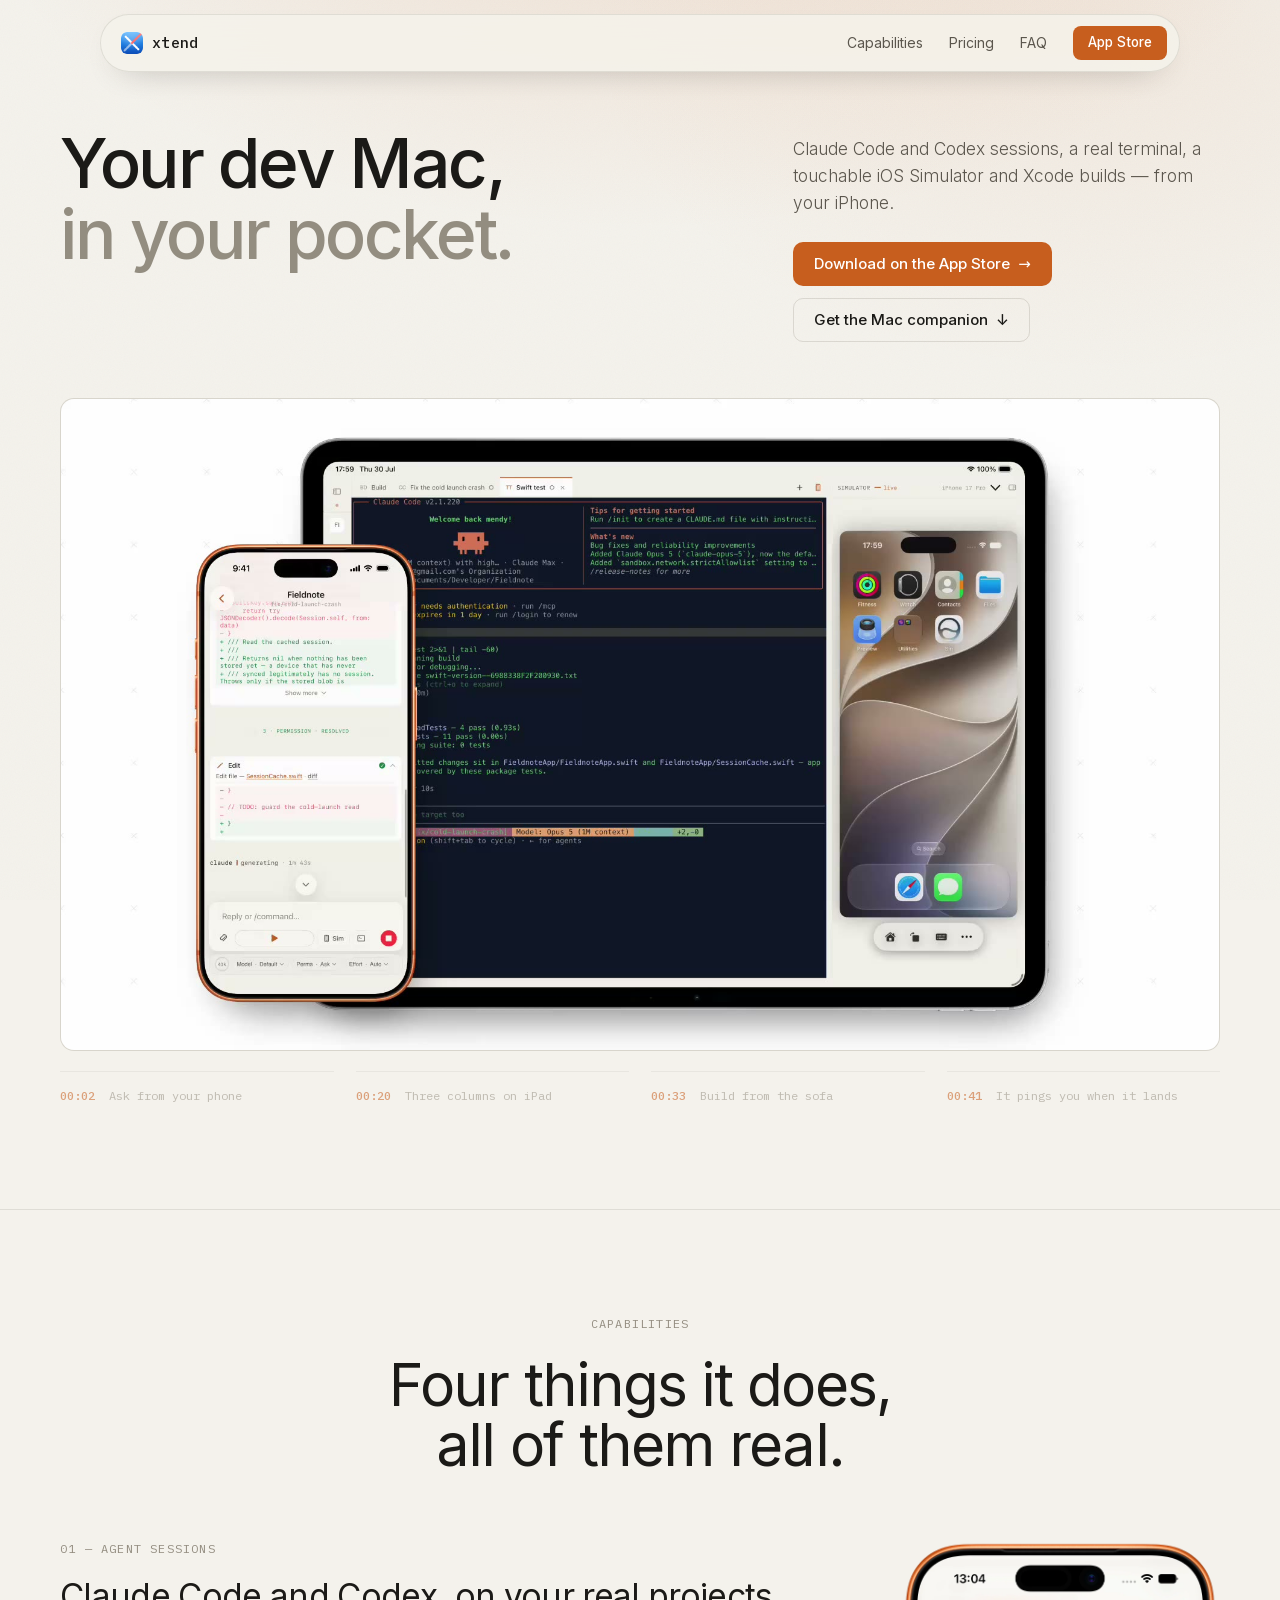
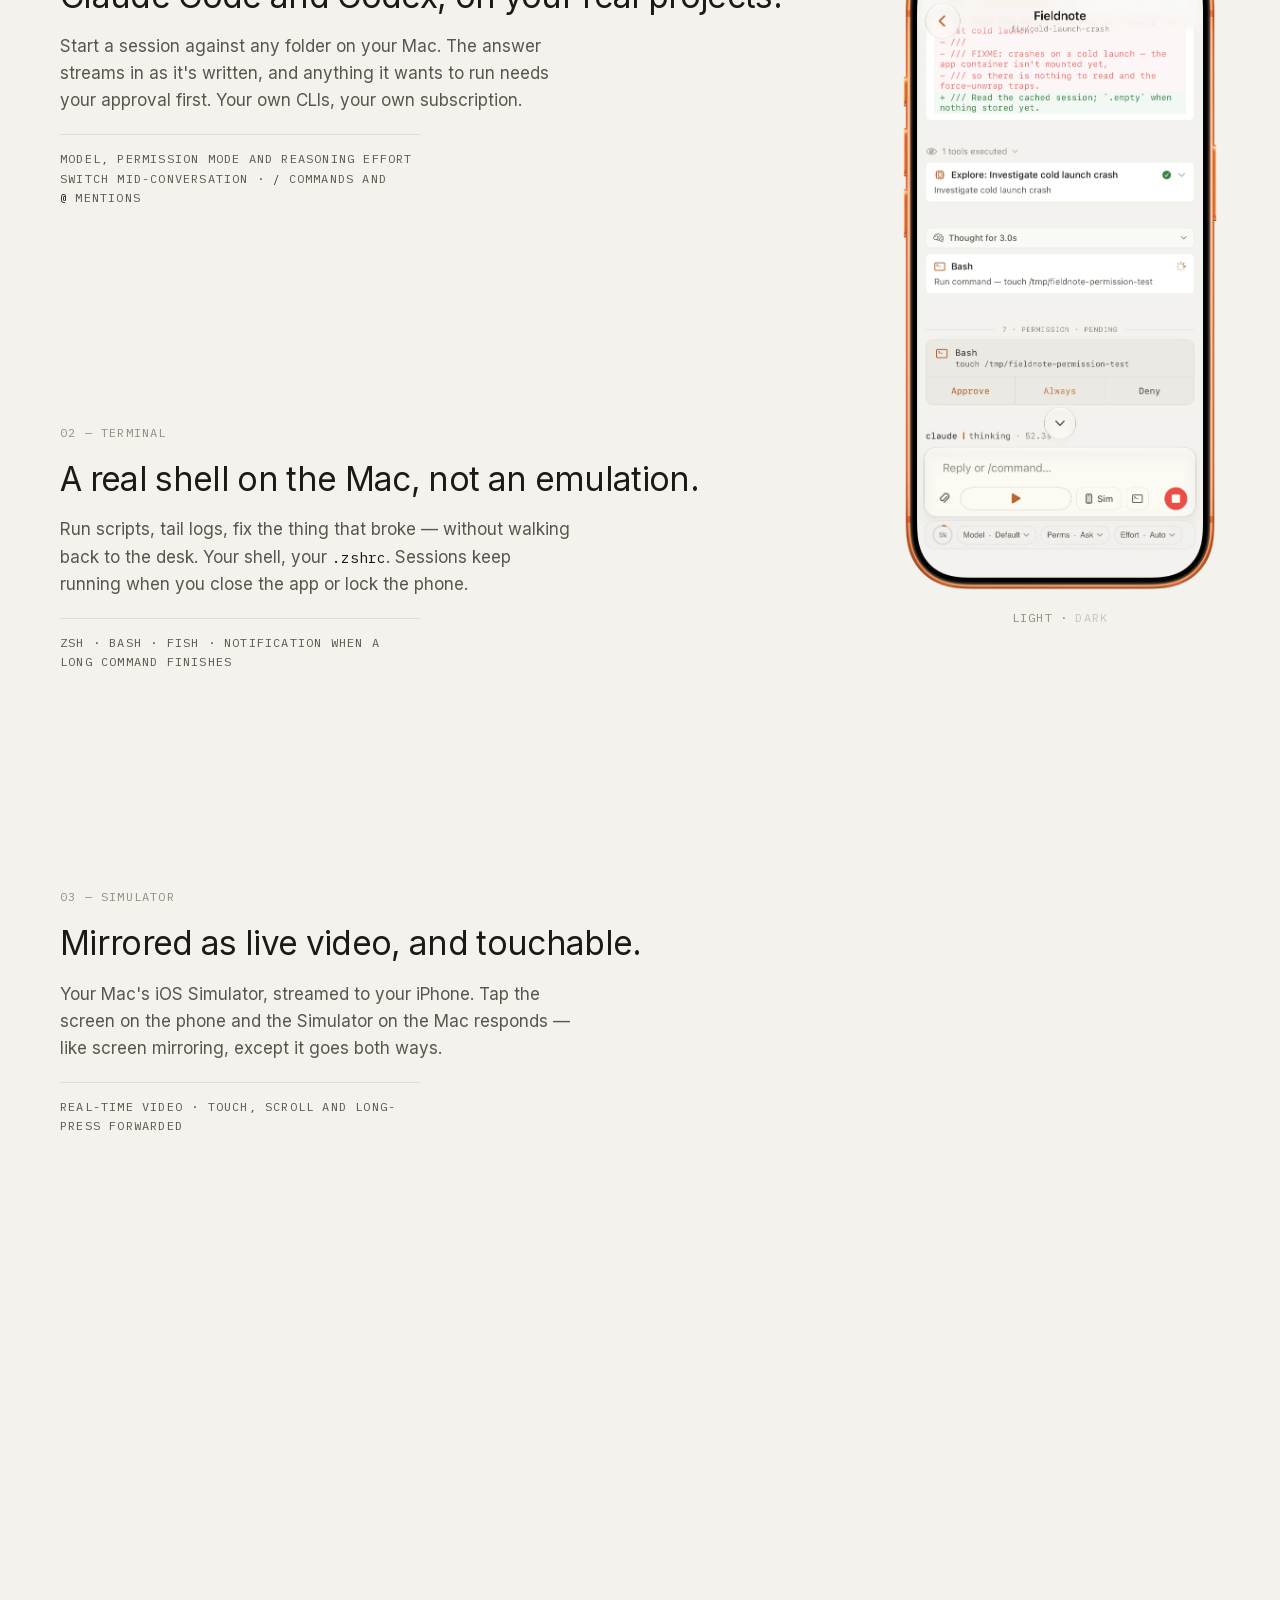
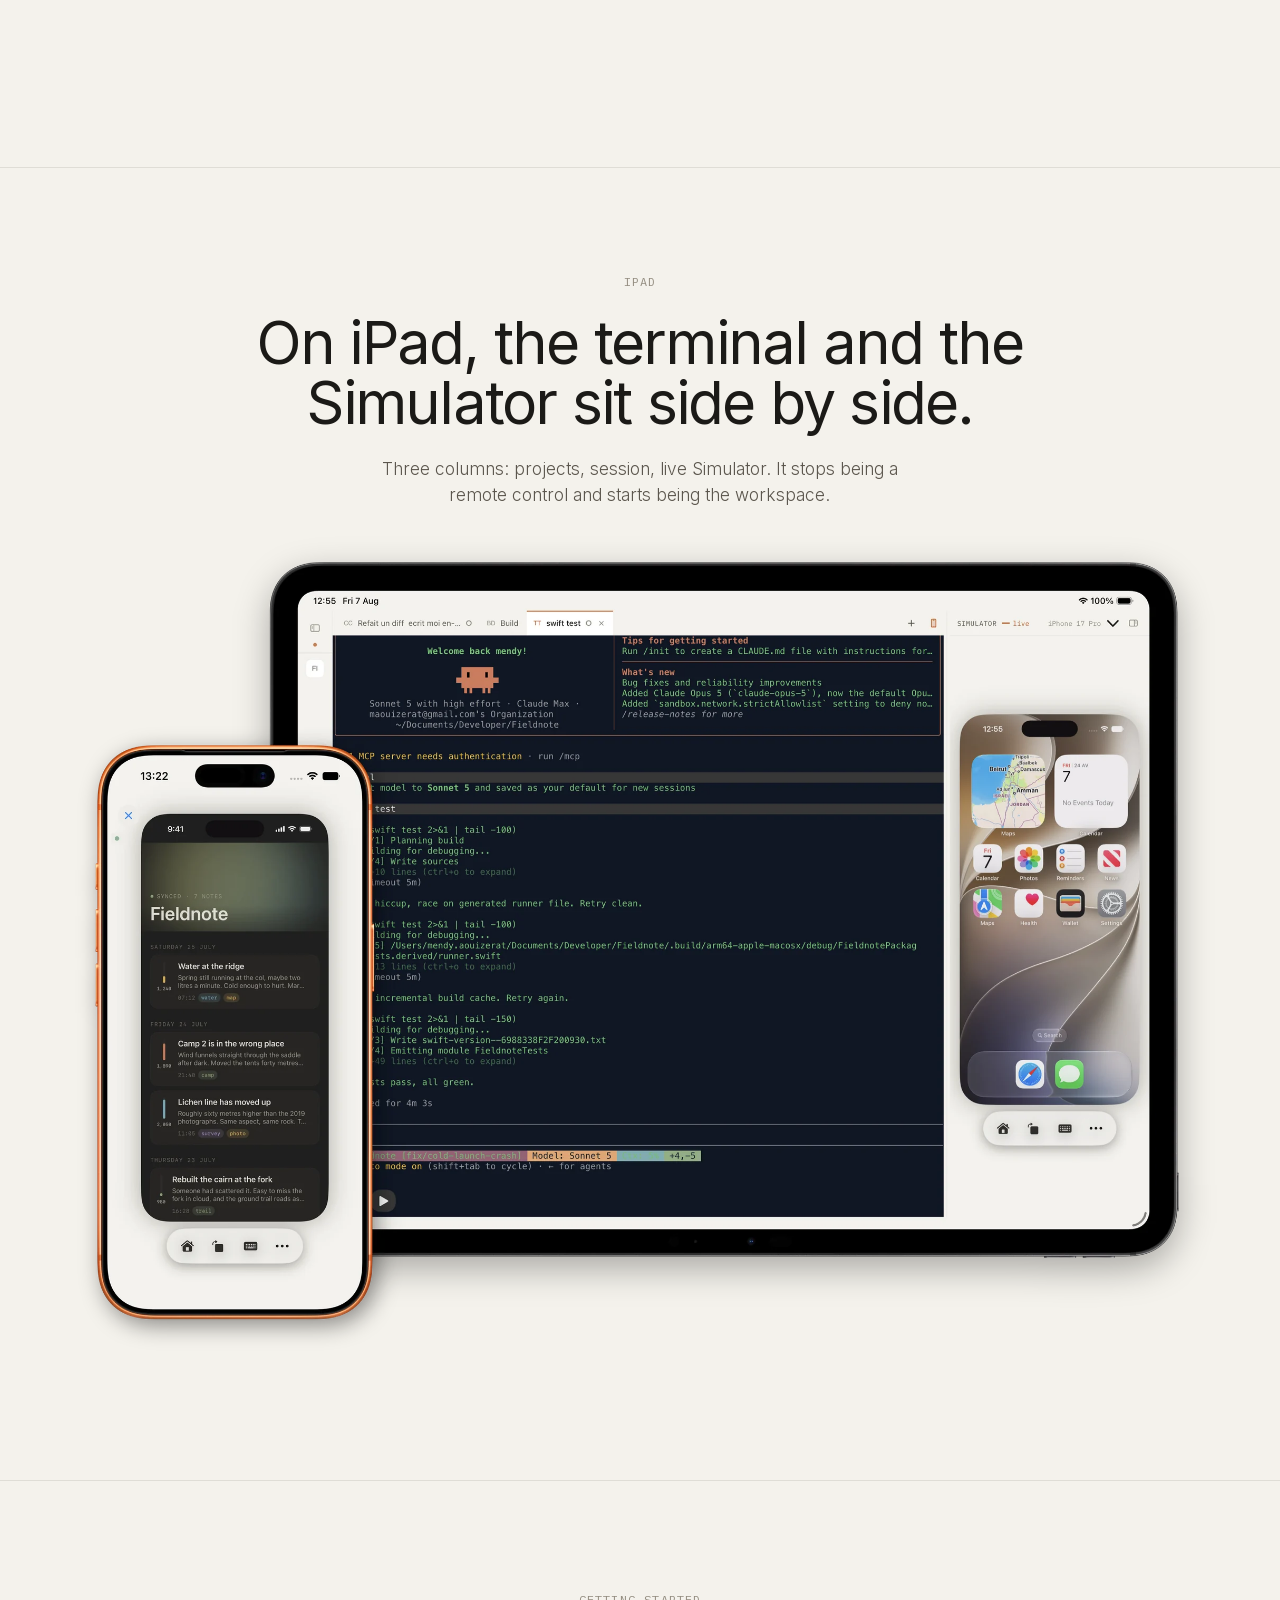
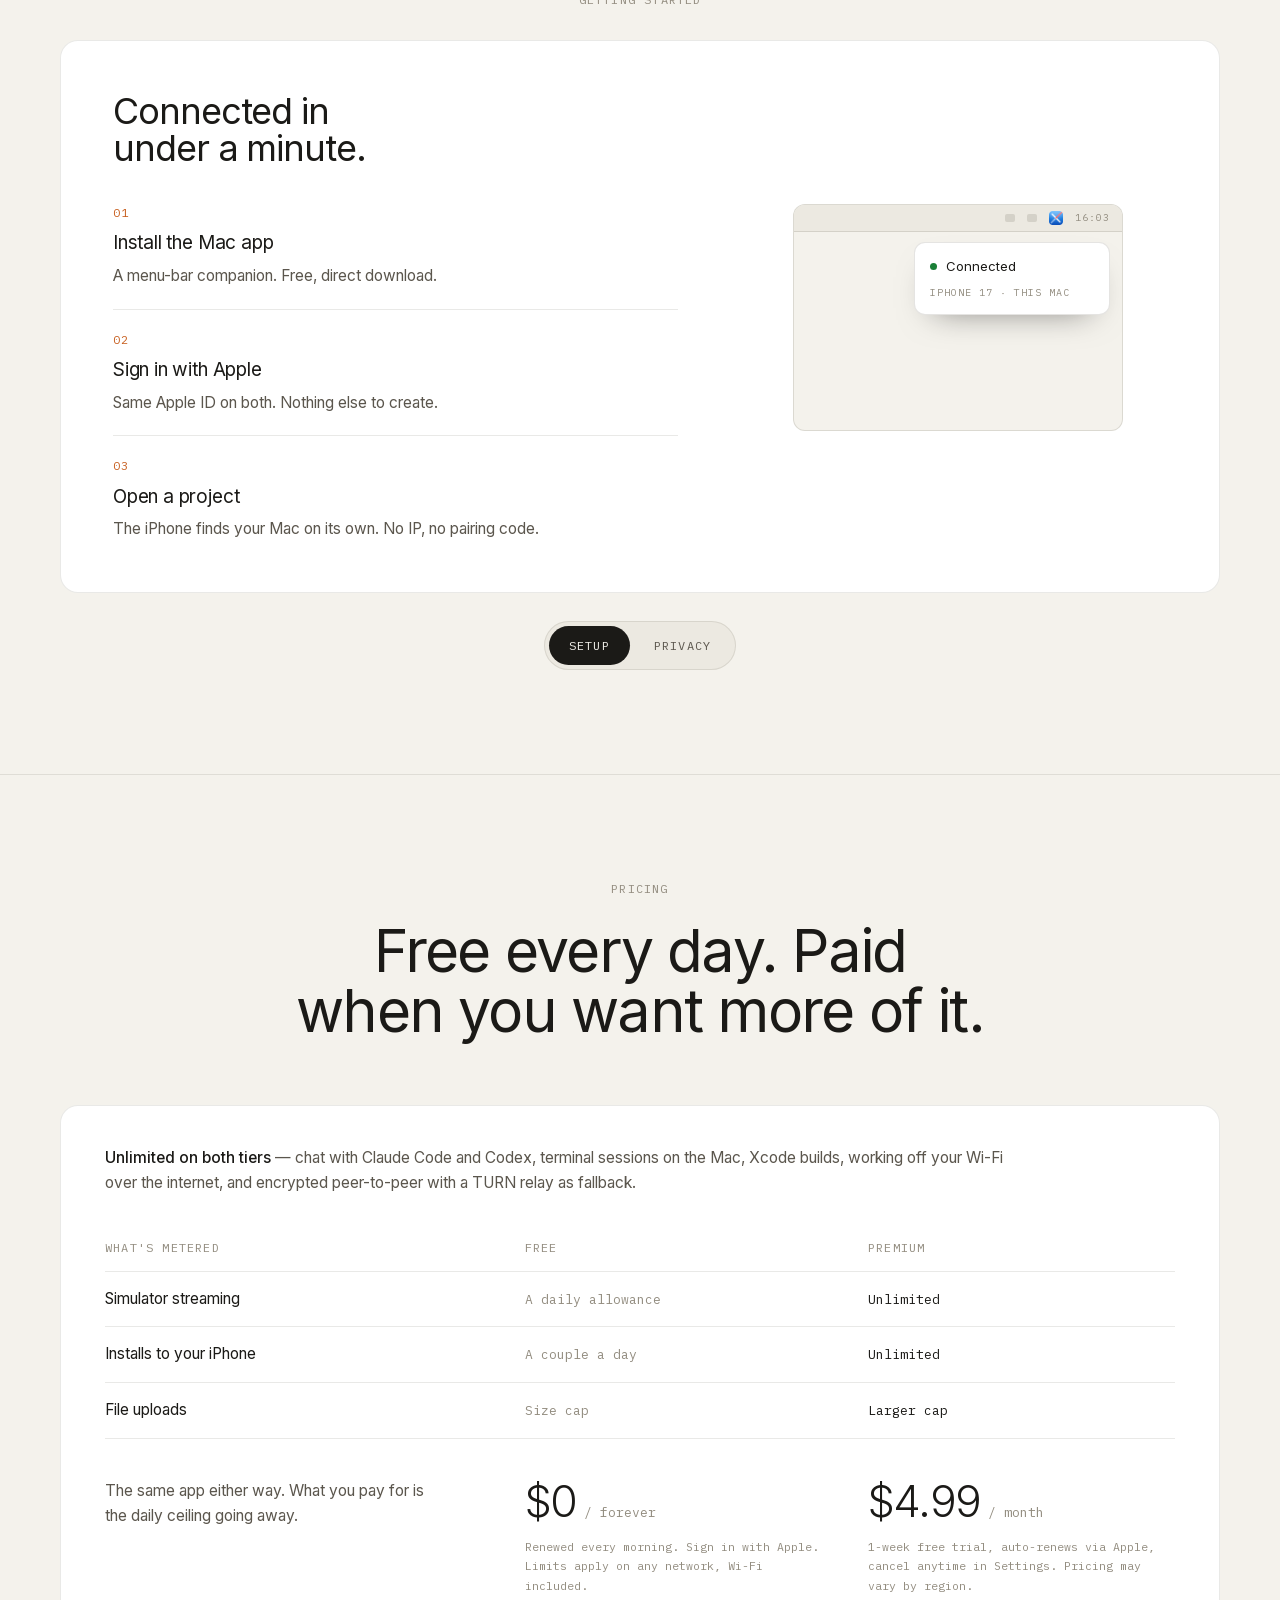
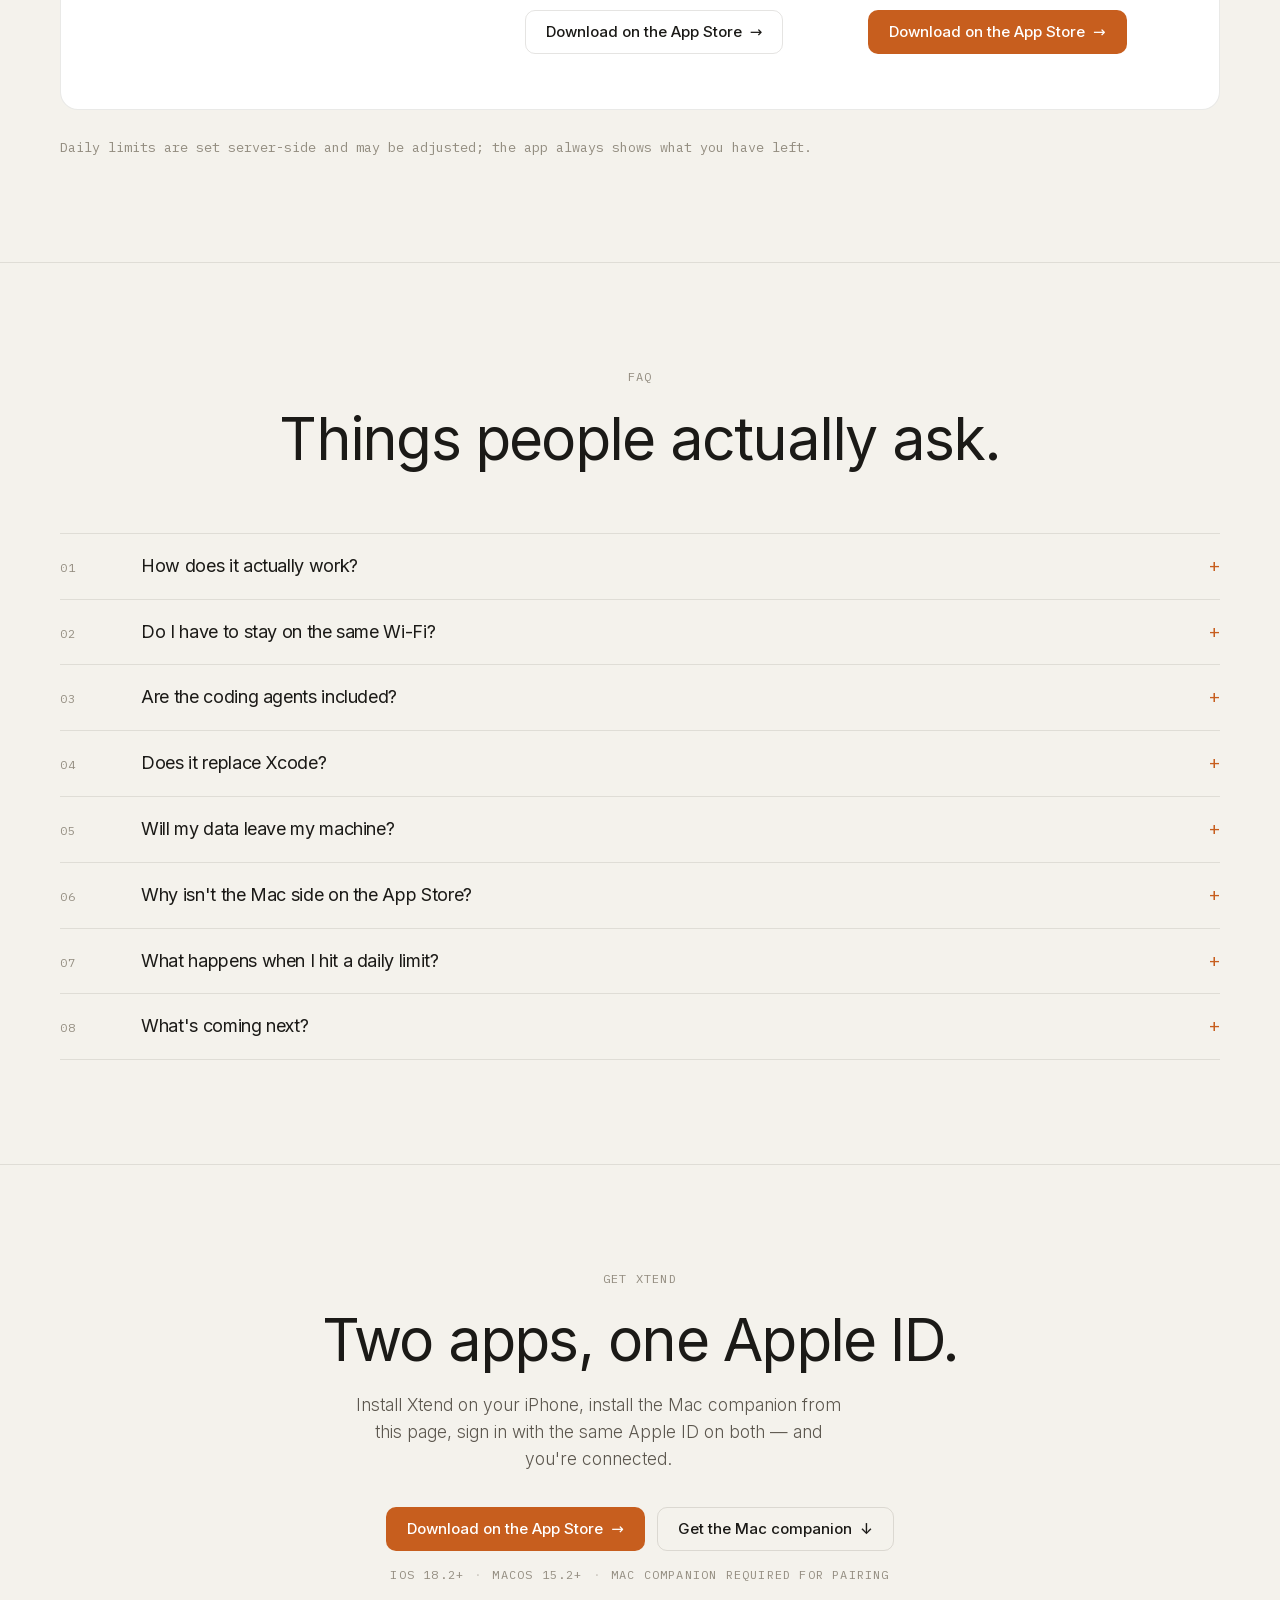
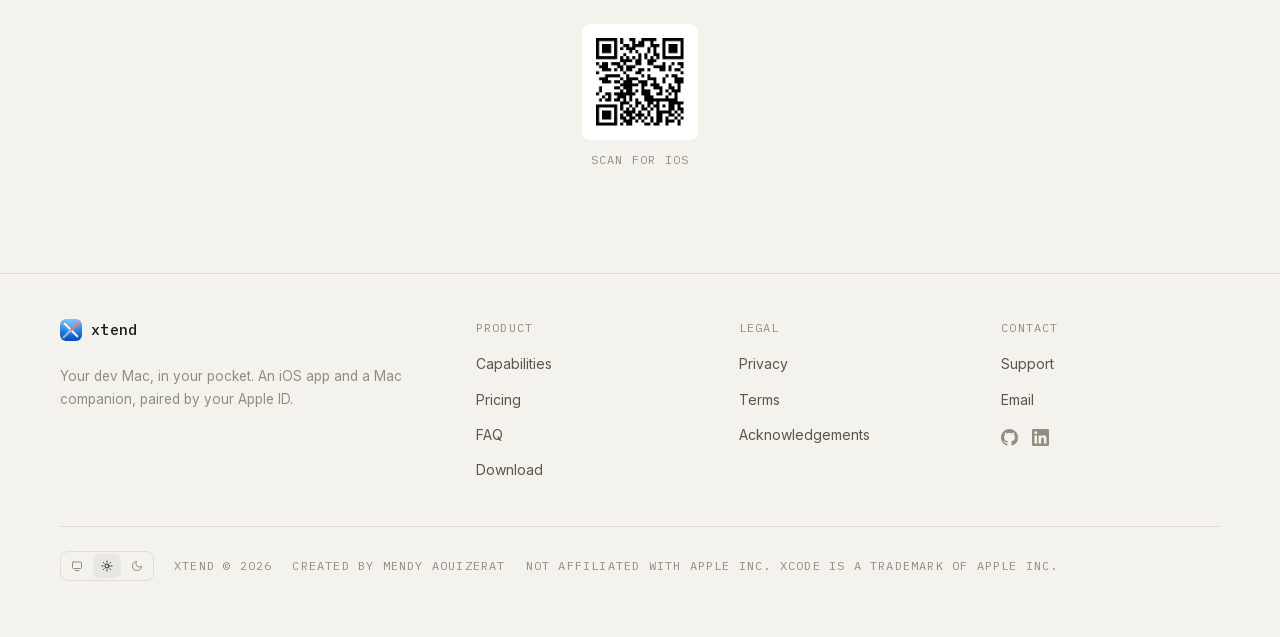
==== commit 48c2058a: "ipad: a straight-on render with the iPhone in front Replaces the angled shakuro plate. That asset wa" ====
--- a/index.html
+++ b/index.html
@@ -687,7 +687,11 @@
      rest of the phone overrides: same specificity, so source order decides. */
   @media (max-width: 600px) {
     .mb-screen, .net-frame { max-width: 212px; }
-    .net-frame { padding: 0 16px; }
+    /* No fixed ratio on a phone: the signaling label wraps onto two lines at
+       this width, and an aspect-ratio box does not grow for its content — the
+       second line was rendering straight through the bottom border. Padding
+       and auto height instead, so the frame follows whatever the text does. */
+    .net-frame { aspect-ratio: auto; padding: 18px 16px; }
     .mb-pop { width: 152px; top: 30px; right: 8px; padding: 10px 12px; }
     .mb-row { font-size: 12px; }
     .mb-row.dim { font-size: 9px; white-space: nowrap; }
@@ -706,8 +710,12 @@
   .netgap { height: 26px; width: 1px; background: repeating-linear-gradient(to bottom, var(--hair-strong) 0 3px, transparent 3px 7px); margin: 12px 0; }
 
   /* ===== ipad ===== */
-  .ipad-shot { margin-top: 56px; aspect-ratio: 16 / 10.4; border-radius: 16px; overflow: hidden; border: 0.5px solid var(--hair); }
-  .ipad-shot .ph { border: 0; border-radius: 0; height: 100%; }
+  /* The render is a cut-out on transparency, so it needs no frame: a border
+     and a radius here would draw a box around a device that already has its
+     own edges, and the old grey plate read as a slab on the single background. */
+  .ipad-shot { margin-top: 44px; }
+  .ipad-shot img { display: block; width: 100%; height: auto; }
+  @media (max-width: 940px) { .ipad-shot { margin-top: 28px; } }
   .ipad-band { overflow: hidden; }
 
   /* .sec-head.split is gone: it existed to park the lede beside the headline
@@ -789,10 +797,14 @@
   @media (max-width: 600px) {
     .faq summary {
       grid-template-columns: 1fr; justify-items: center; text-align: center;
-      gap: 8px; padding: 24px 34px; position: relative;
-    }
-    .faq .sign { position: absolute; right: 0; top: 26px; }
-    .faq .ans { margin-left: 0; padding: 0 4px 26px; text-align: center; }
+      gap: 4px; padding: 15px 22px; position: relative; font-size: 17px;
+    }
+    /* 22px of side padding rather than 34: at 34 the list had 278px of text
+       and three questions wrapped onto a second line, which is what made it
+       long — the wrap costs more height than the padding ever did. */
+    .faq summary::before { font-size: 11px; }
+    .faq .sign { position: absolute; right: 0; top: 17px; }
+    .faq .ans { margin-left: 0; padding: 0 4px 20px; text-align: center; }
   }
   .faq summary::-webkit-details-marker { display: none; }
   .faq summary:hover { color: var(--accent); }
@@ -969,7 +981,7 @@
       <p class="lede">Three columns: projects, session, live Simulator. It stops being a remote control and starts being the workspace.</p>
     </div>
     <div class="ipad-shot rv d1" id="ipadShot">
-      <img src="ipad-shakuro.webp" alt="Xtend on iPad Pro — projects, Claude Code session and live Simulator in three columns" style="display:block;width:100%;height:100%;object-fit:cover" loading="lazy" />
+      <img src="ipad-combo.webp" alt="Xtend on iPad — a terminal session and the live Simulator side by side, with the same Simulator mirrored on an iPhone in front" loading="lazy" />
     </div>
   </div>
 </section>
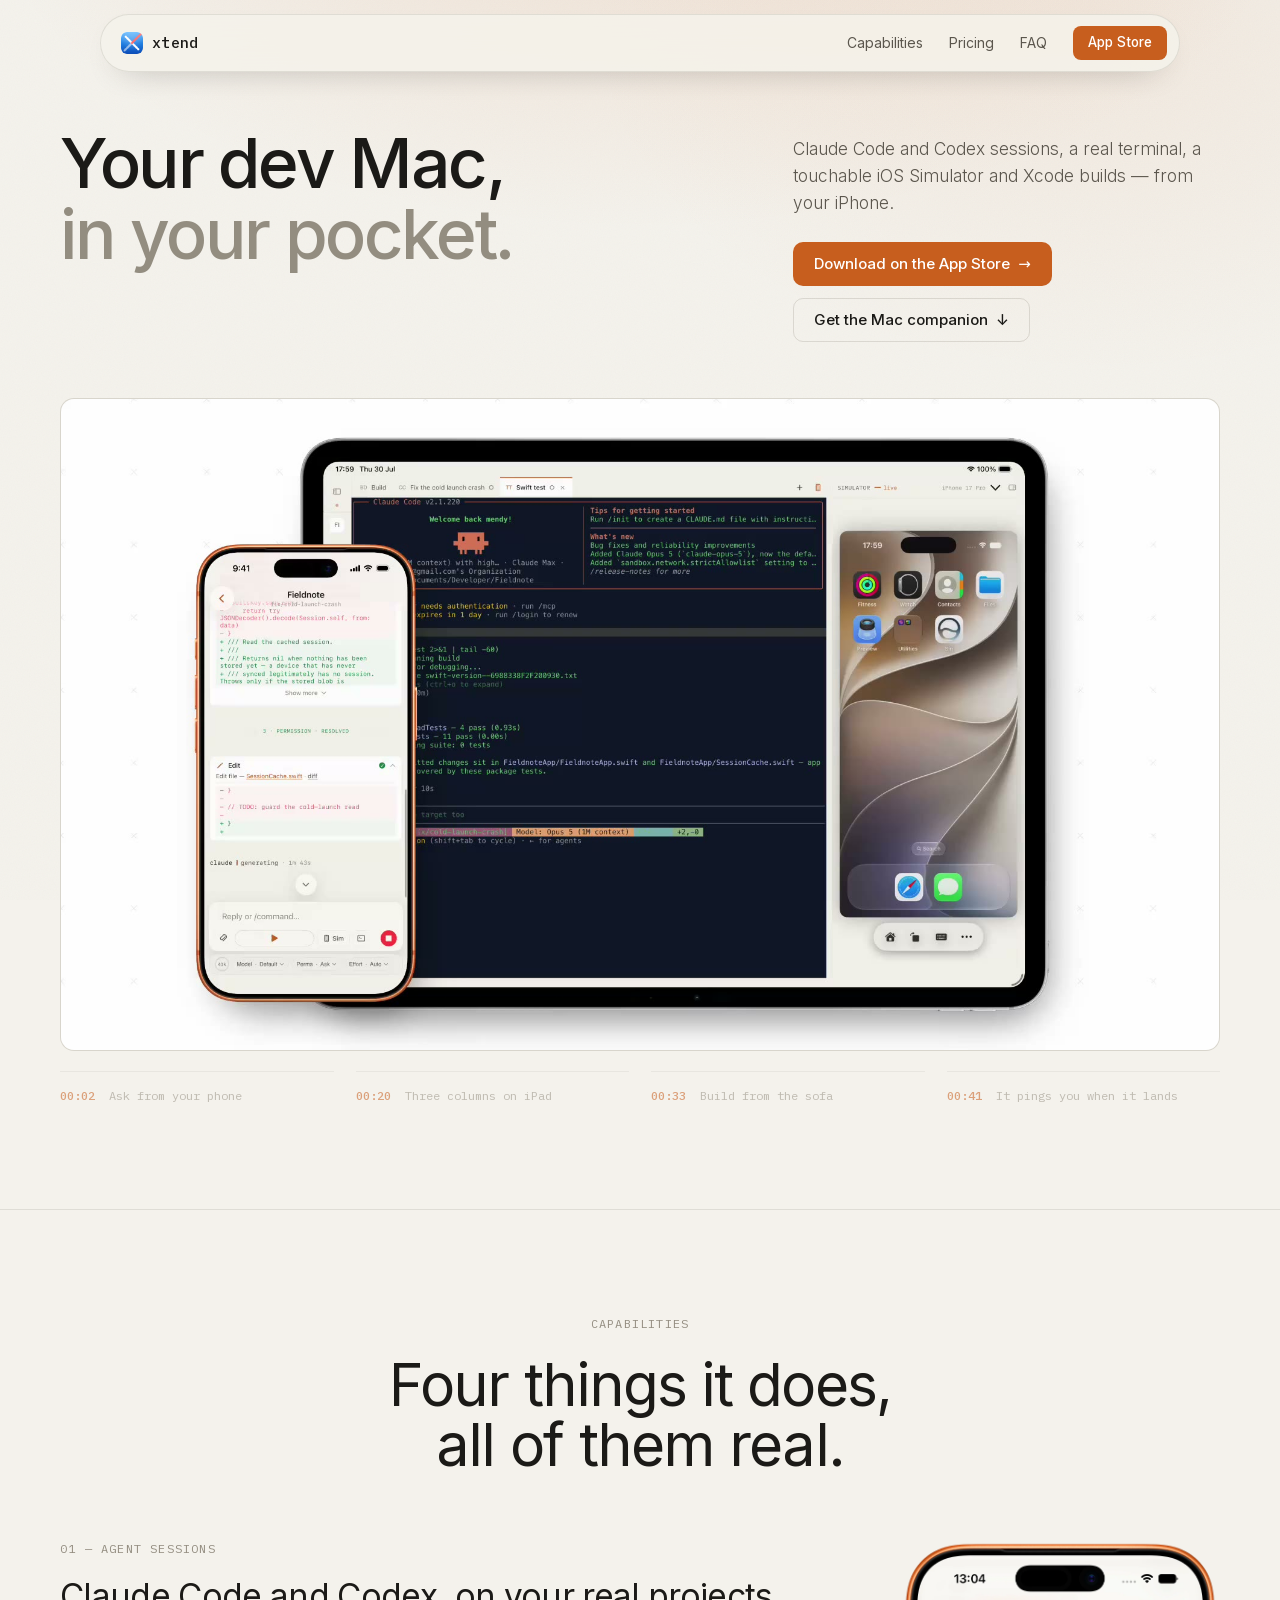
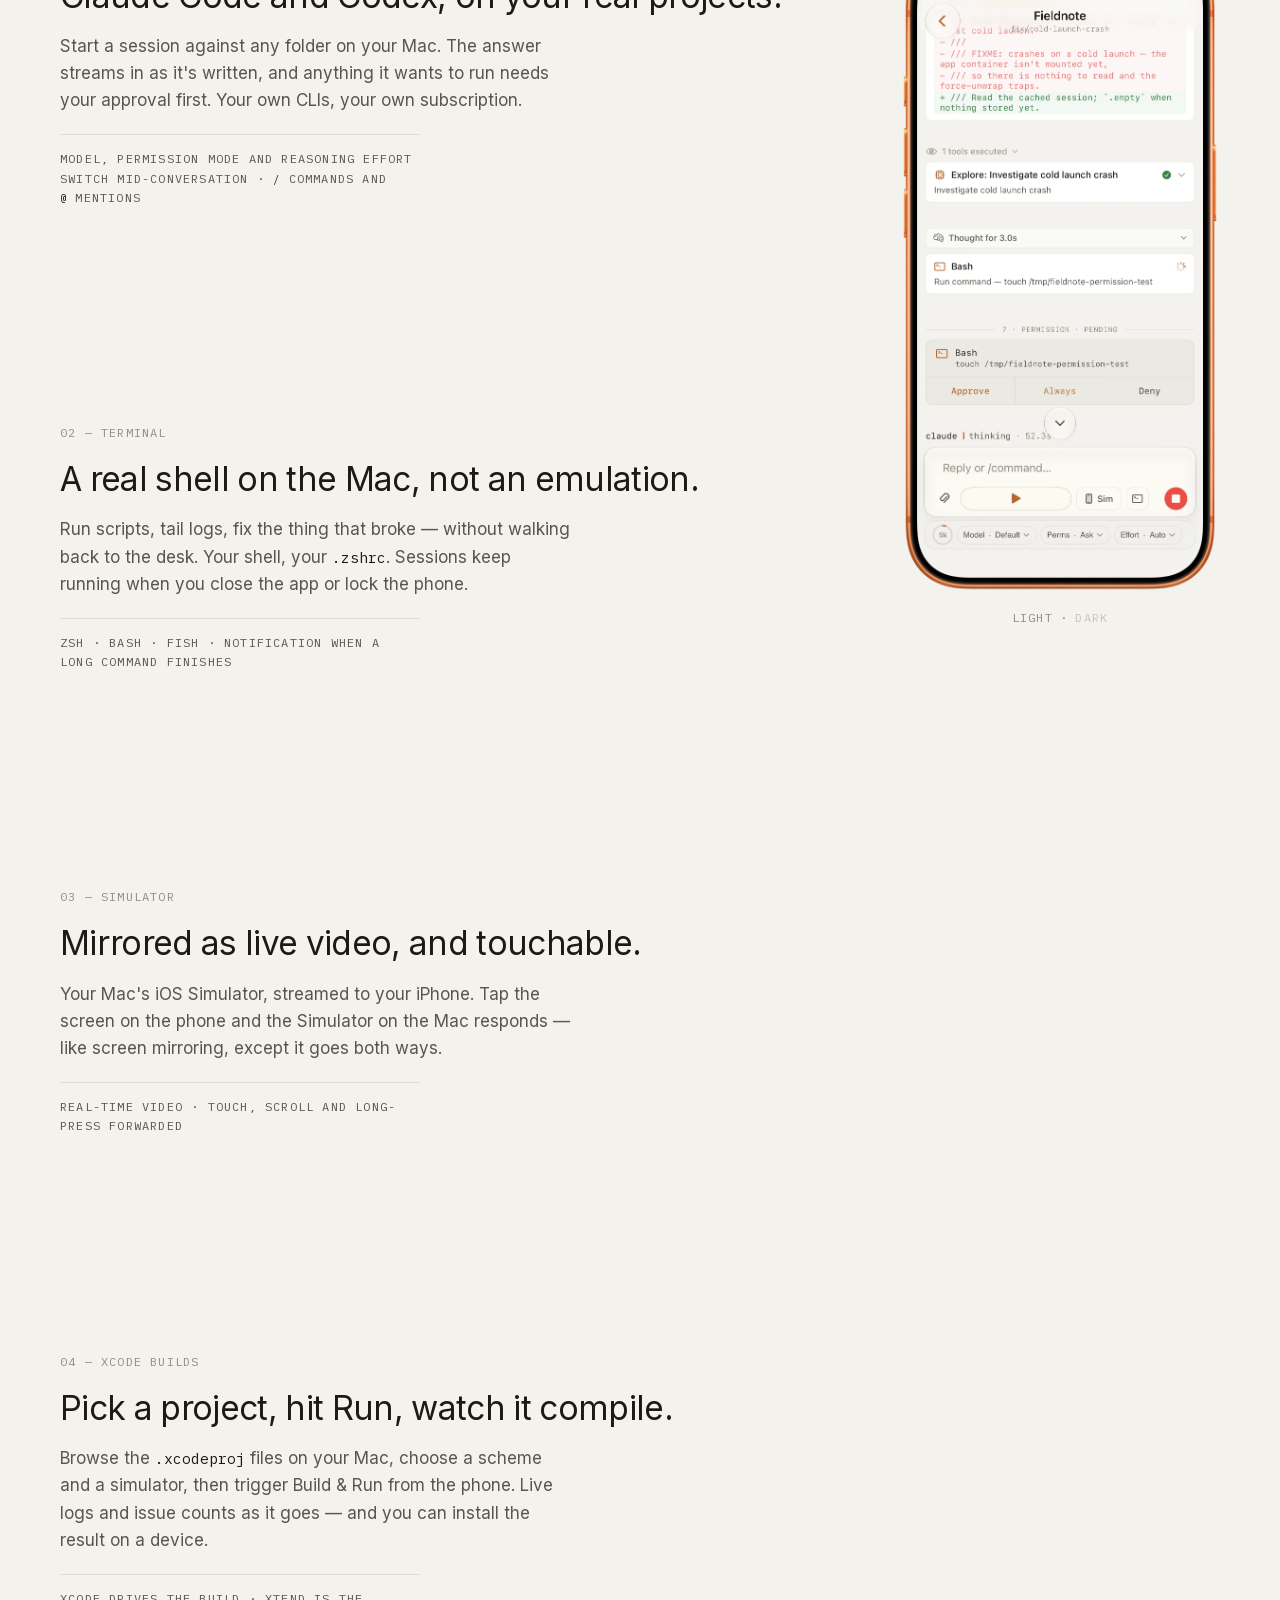
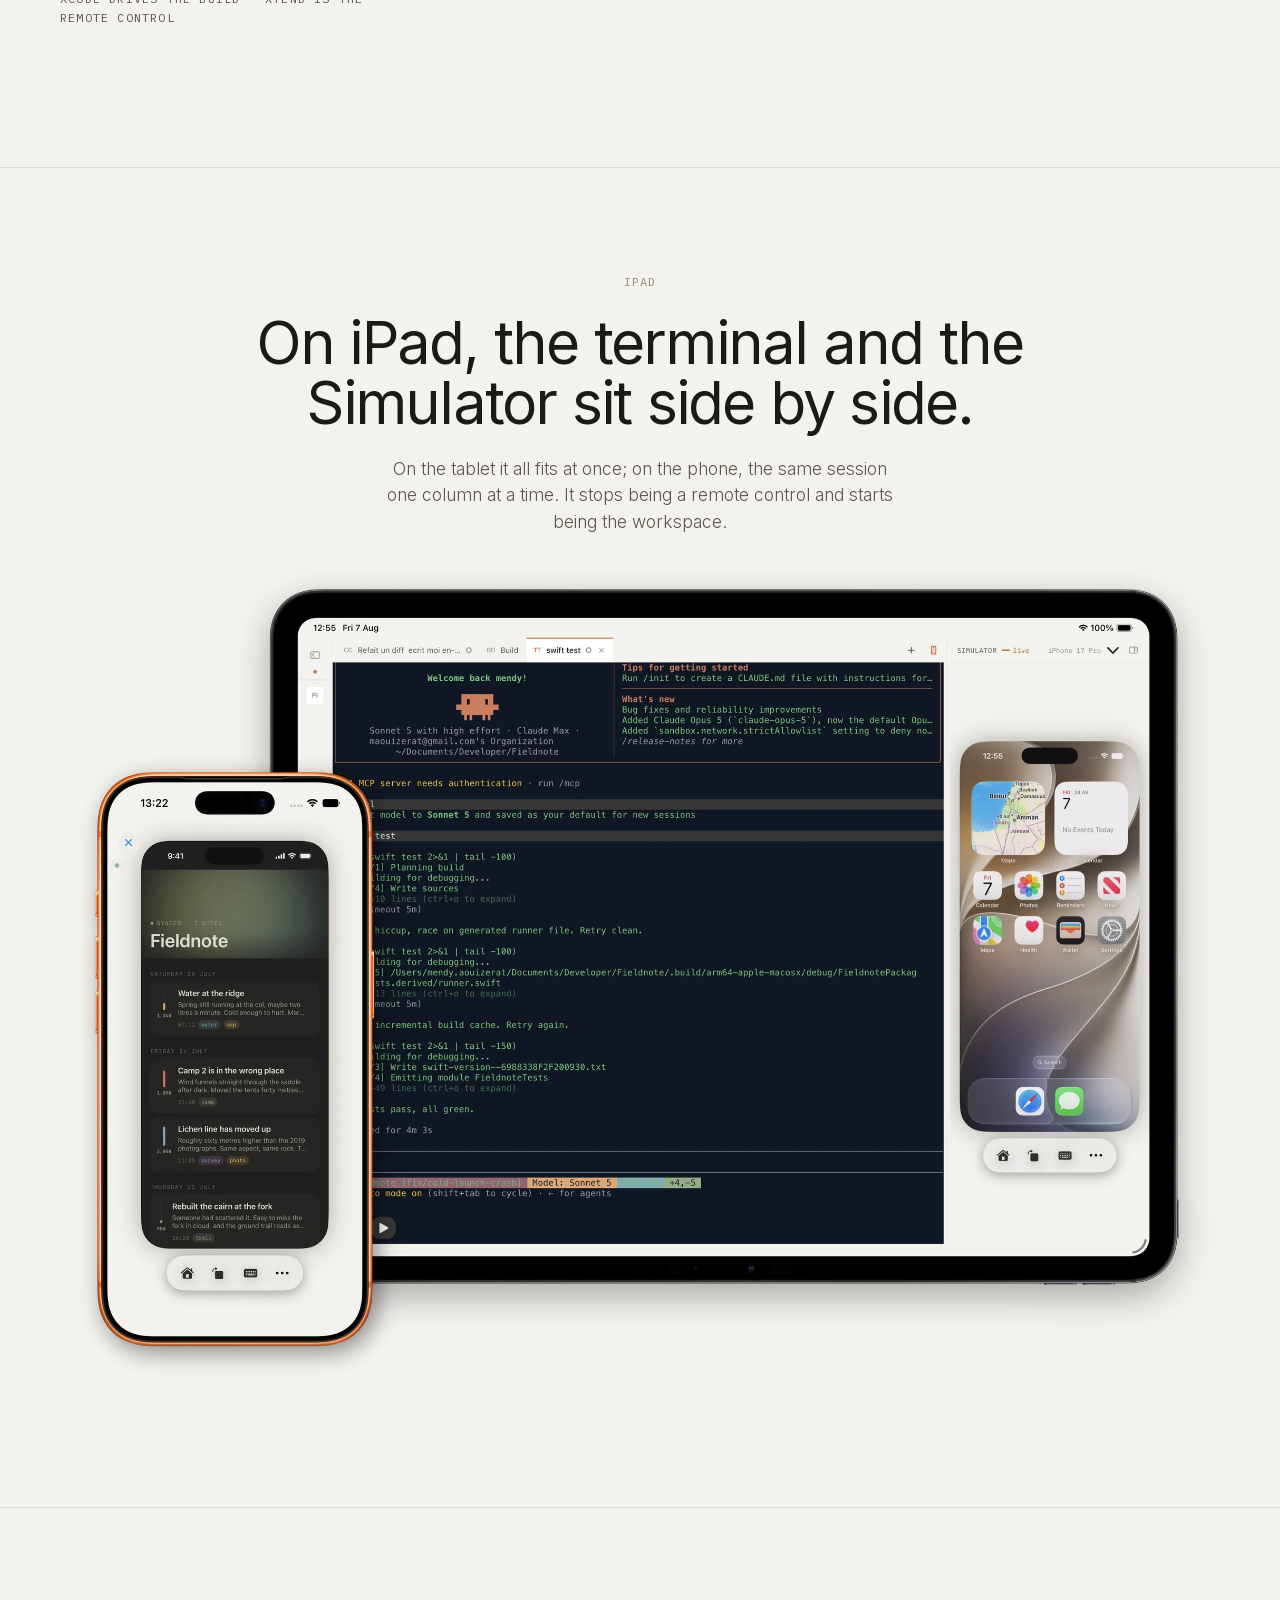
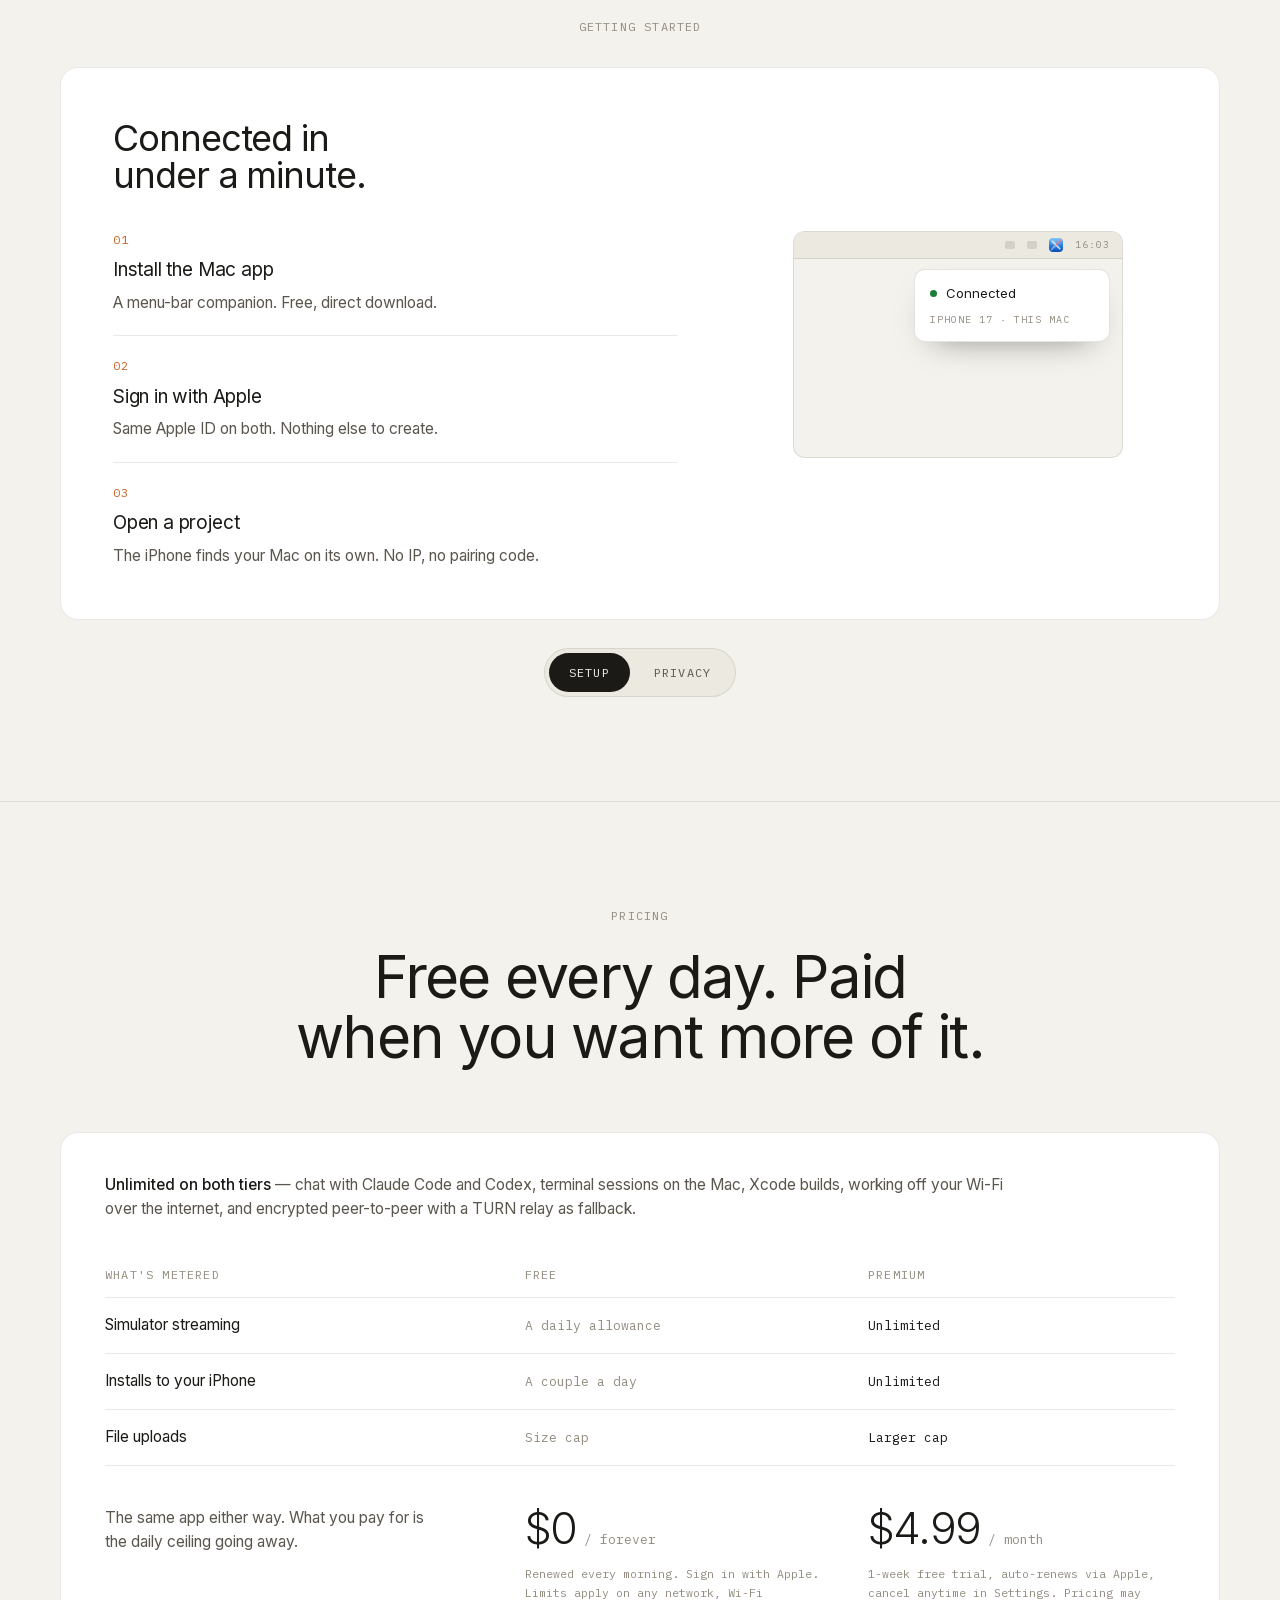
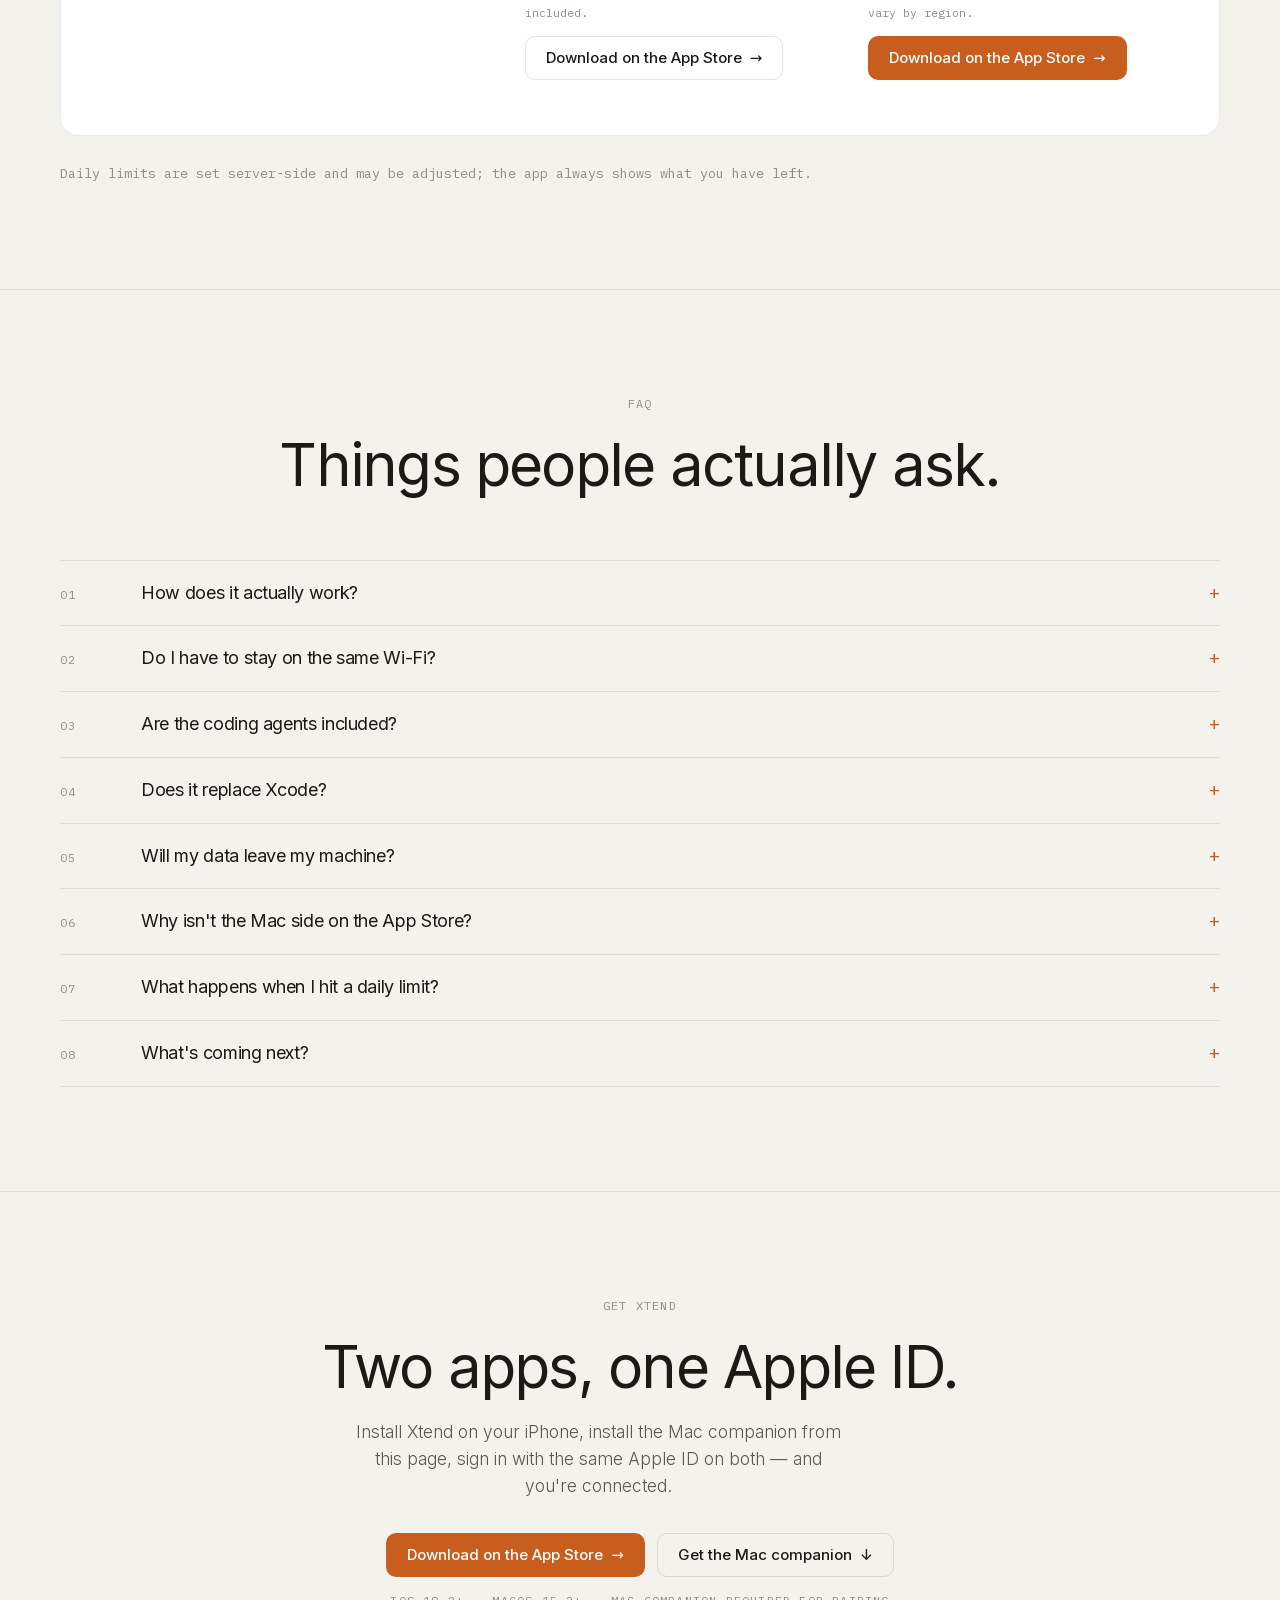
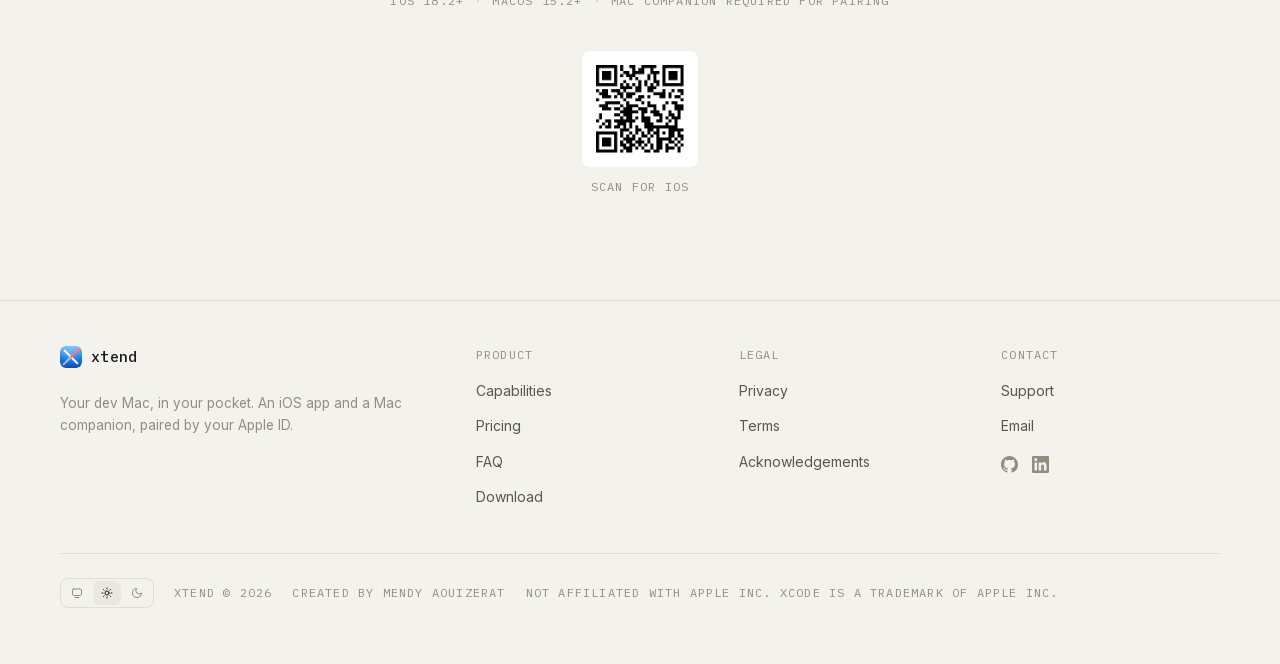
==== commit 481da3b4: "ipad: say what the picture shows The lede promised three columns — projects, session, Simulator — an" ====
--- a/index.html
+++ b/index.html
@@ -978,7 +978,7 @@
     <div class="sec-head rv" style="margin-bottom:0">
       <span class="mono">iPad</span>
       <h2>On iPad, the terminal and the Simulator sit side by side.</h2>
-      <p class="lede">Three columns: projects, session, live Simulator. It stops being a remote control and starts being the workspace.</p>
+      <p class="lede">On the tablet it all fits at once; on the phone, the same session one column at a time. It stops being a remote control and starts being the workspace.</p>
     </div>
     <div class="ipad-shot rv d1" id="ipadShot">
       <img src="ipad-combo.webp" alt="Xtend on iPad — a terminal session and the live Simulator side by side, with the same Simulator mirrored on an iPhone in front" loading="lazy" />
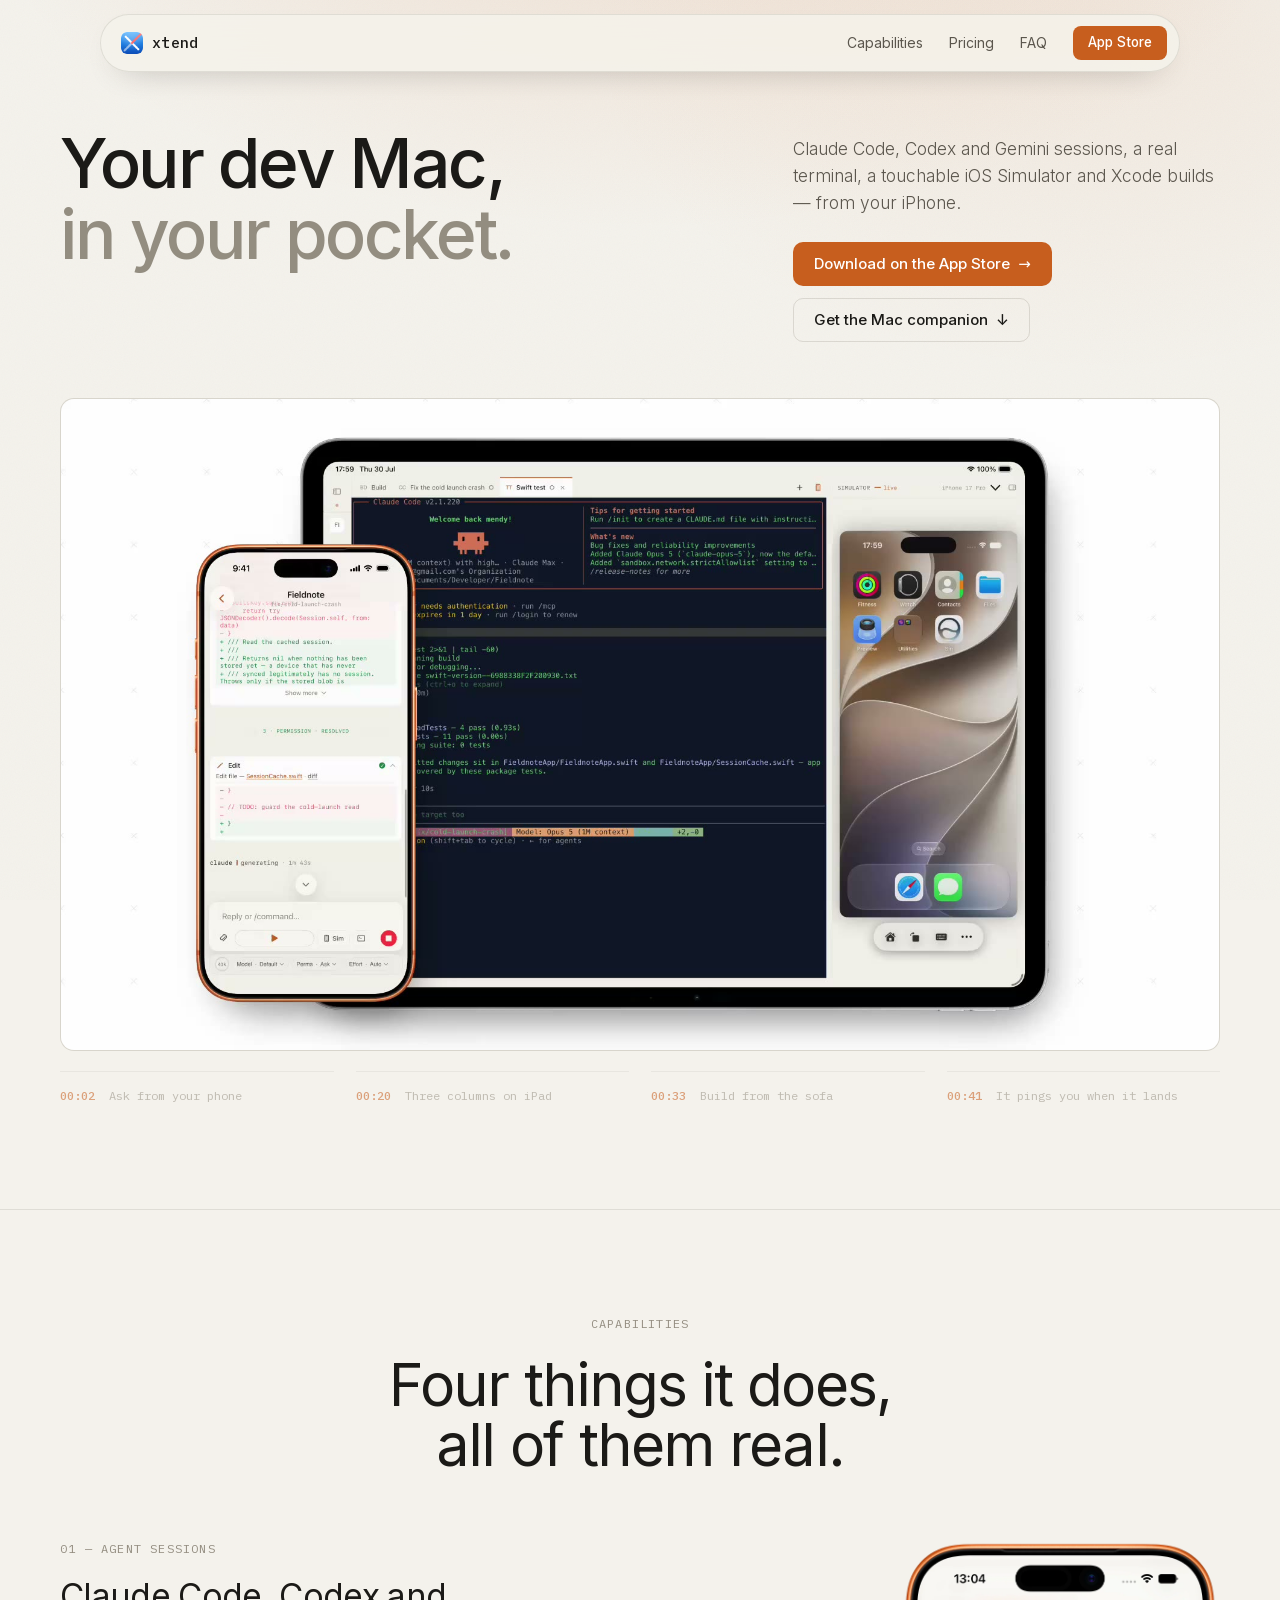
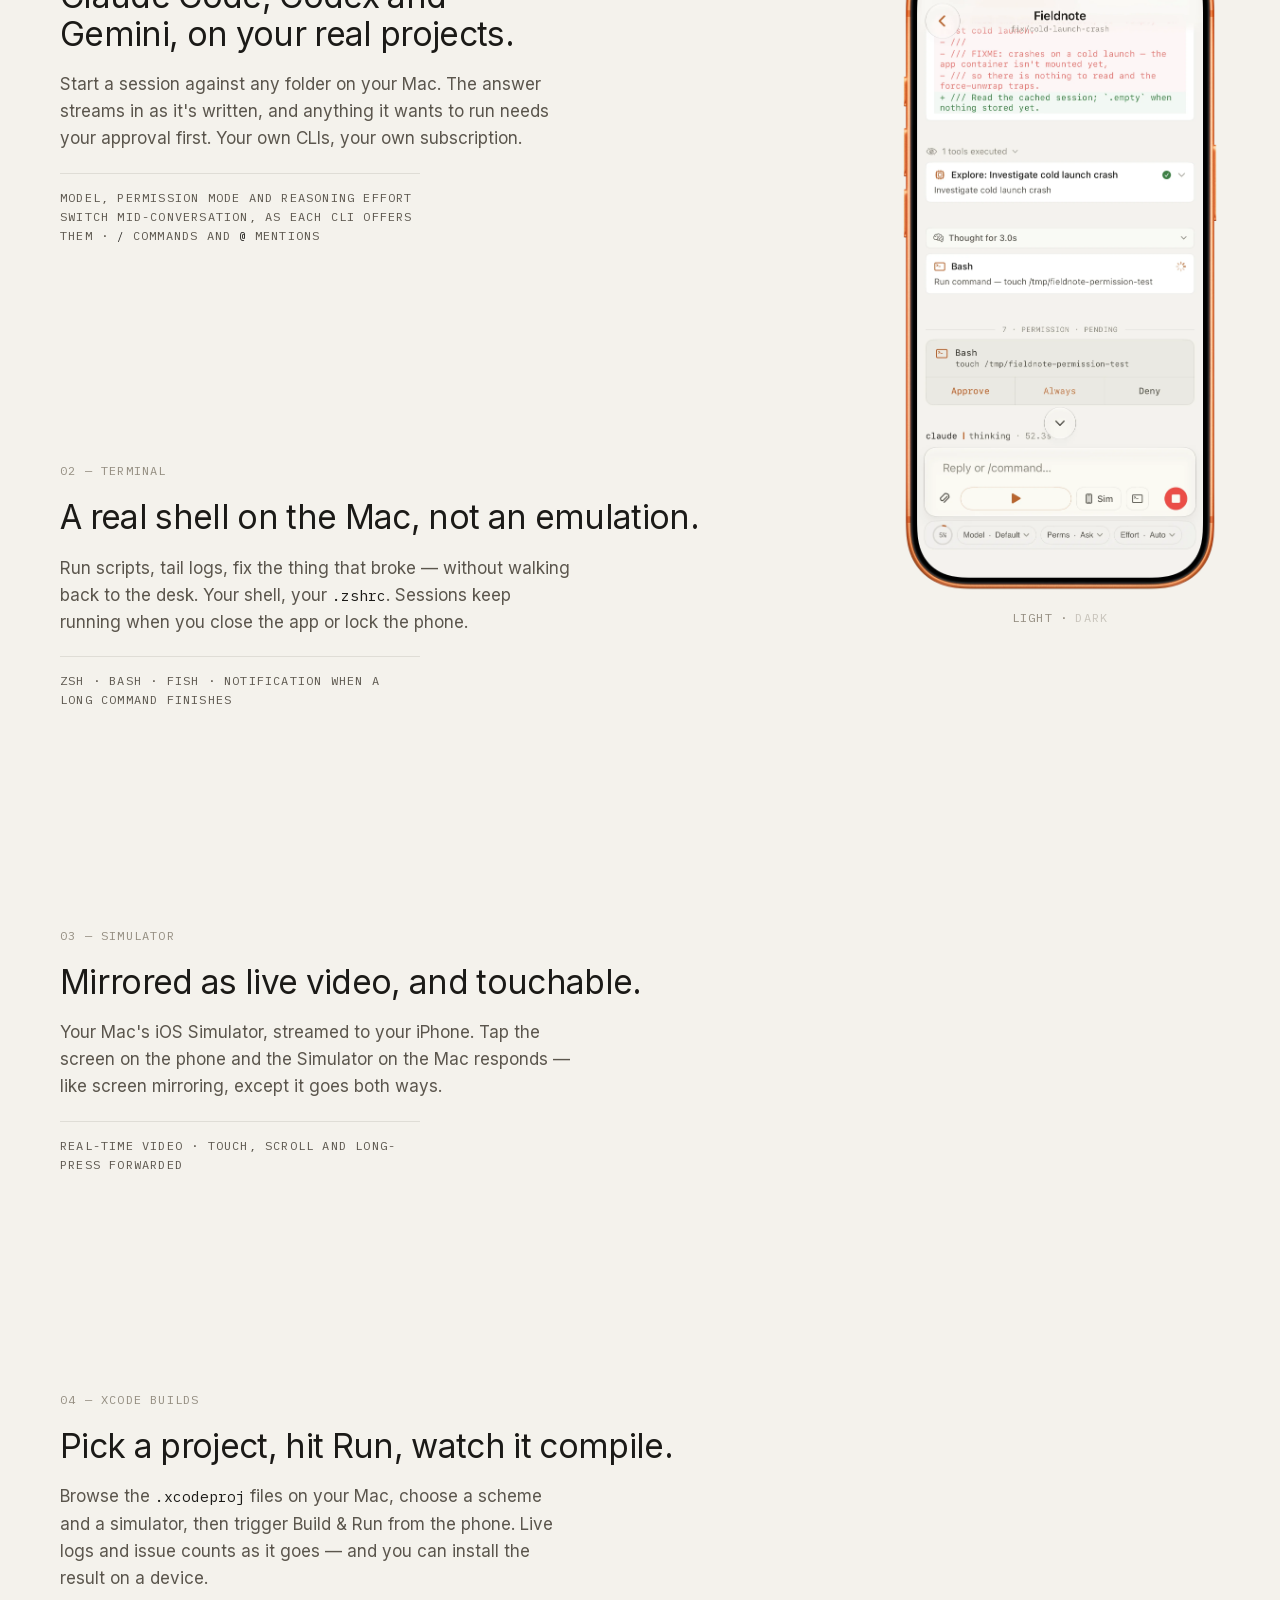
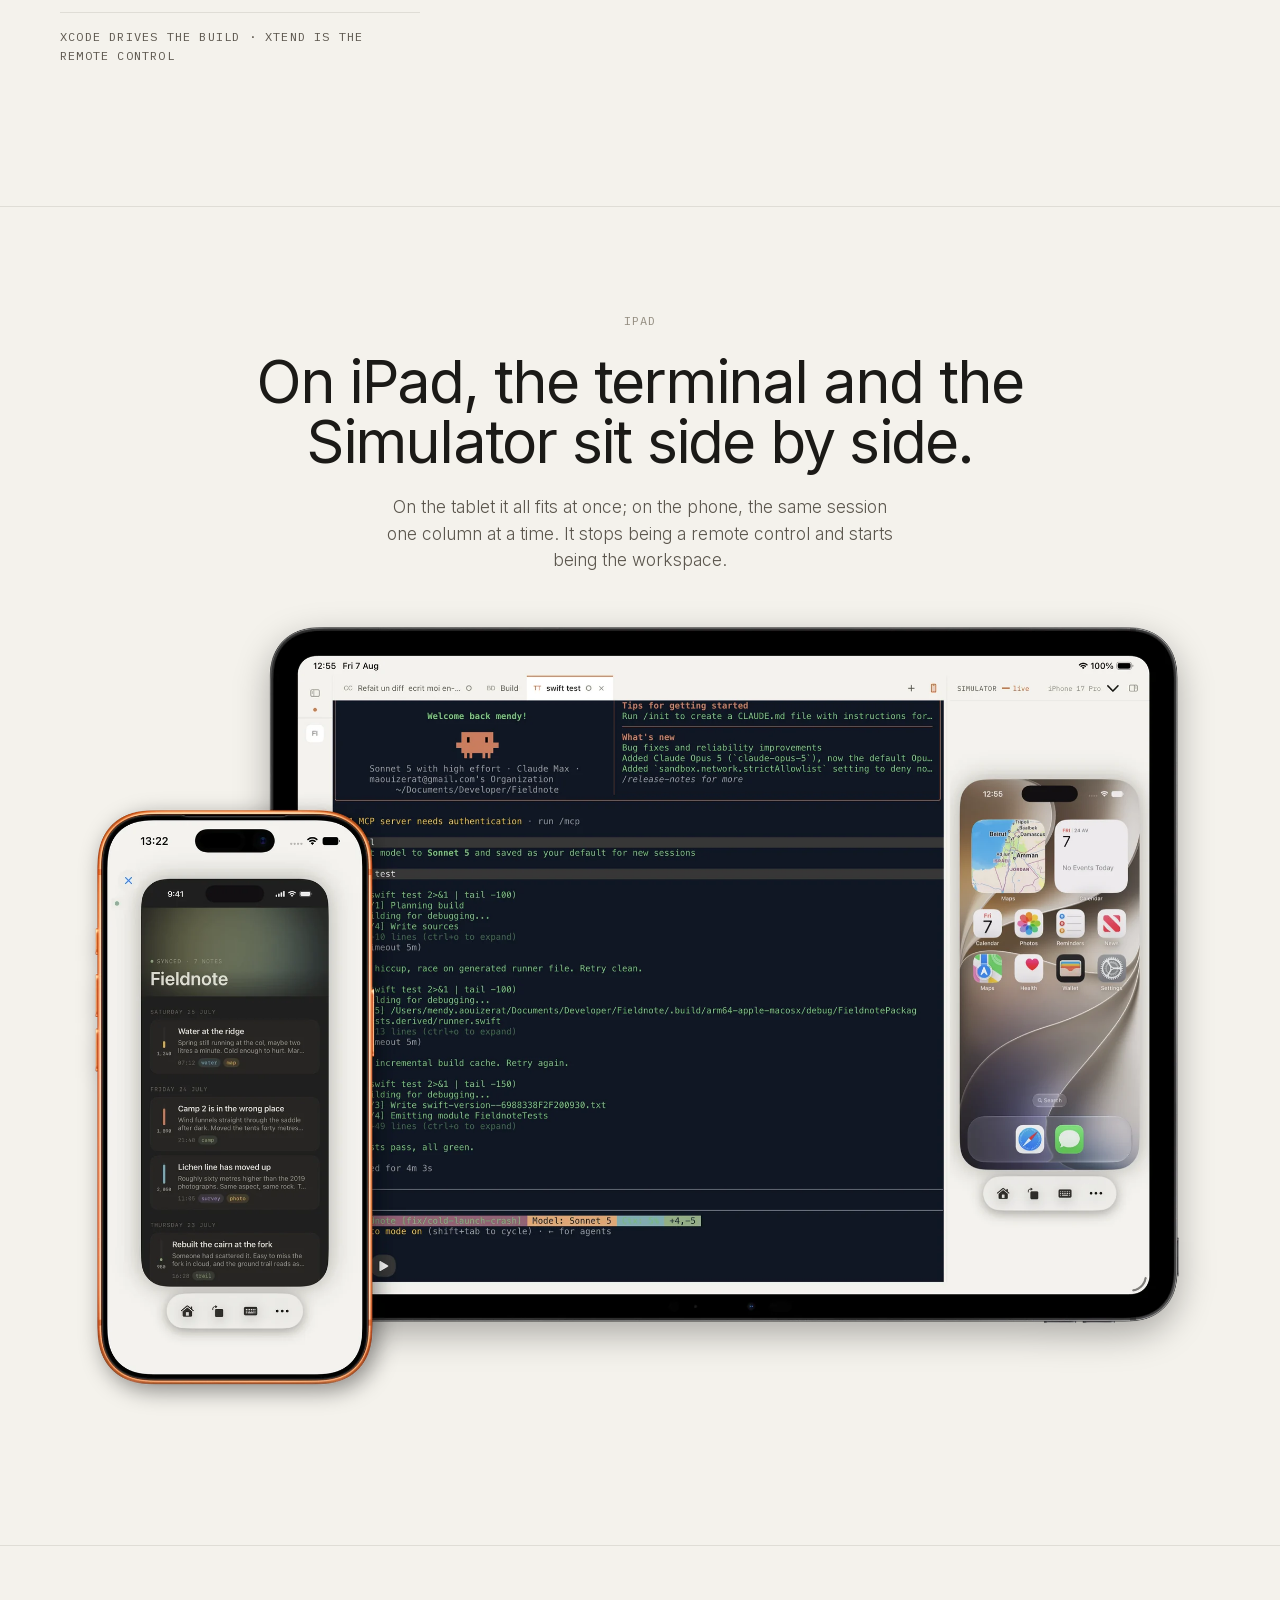
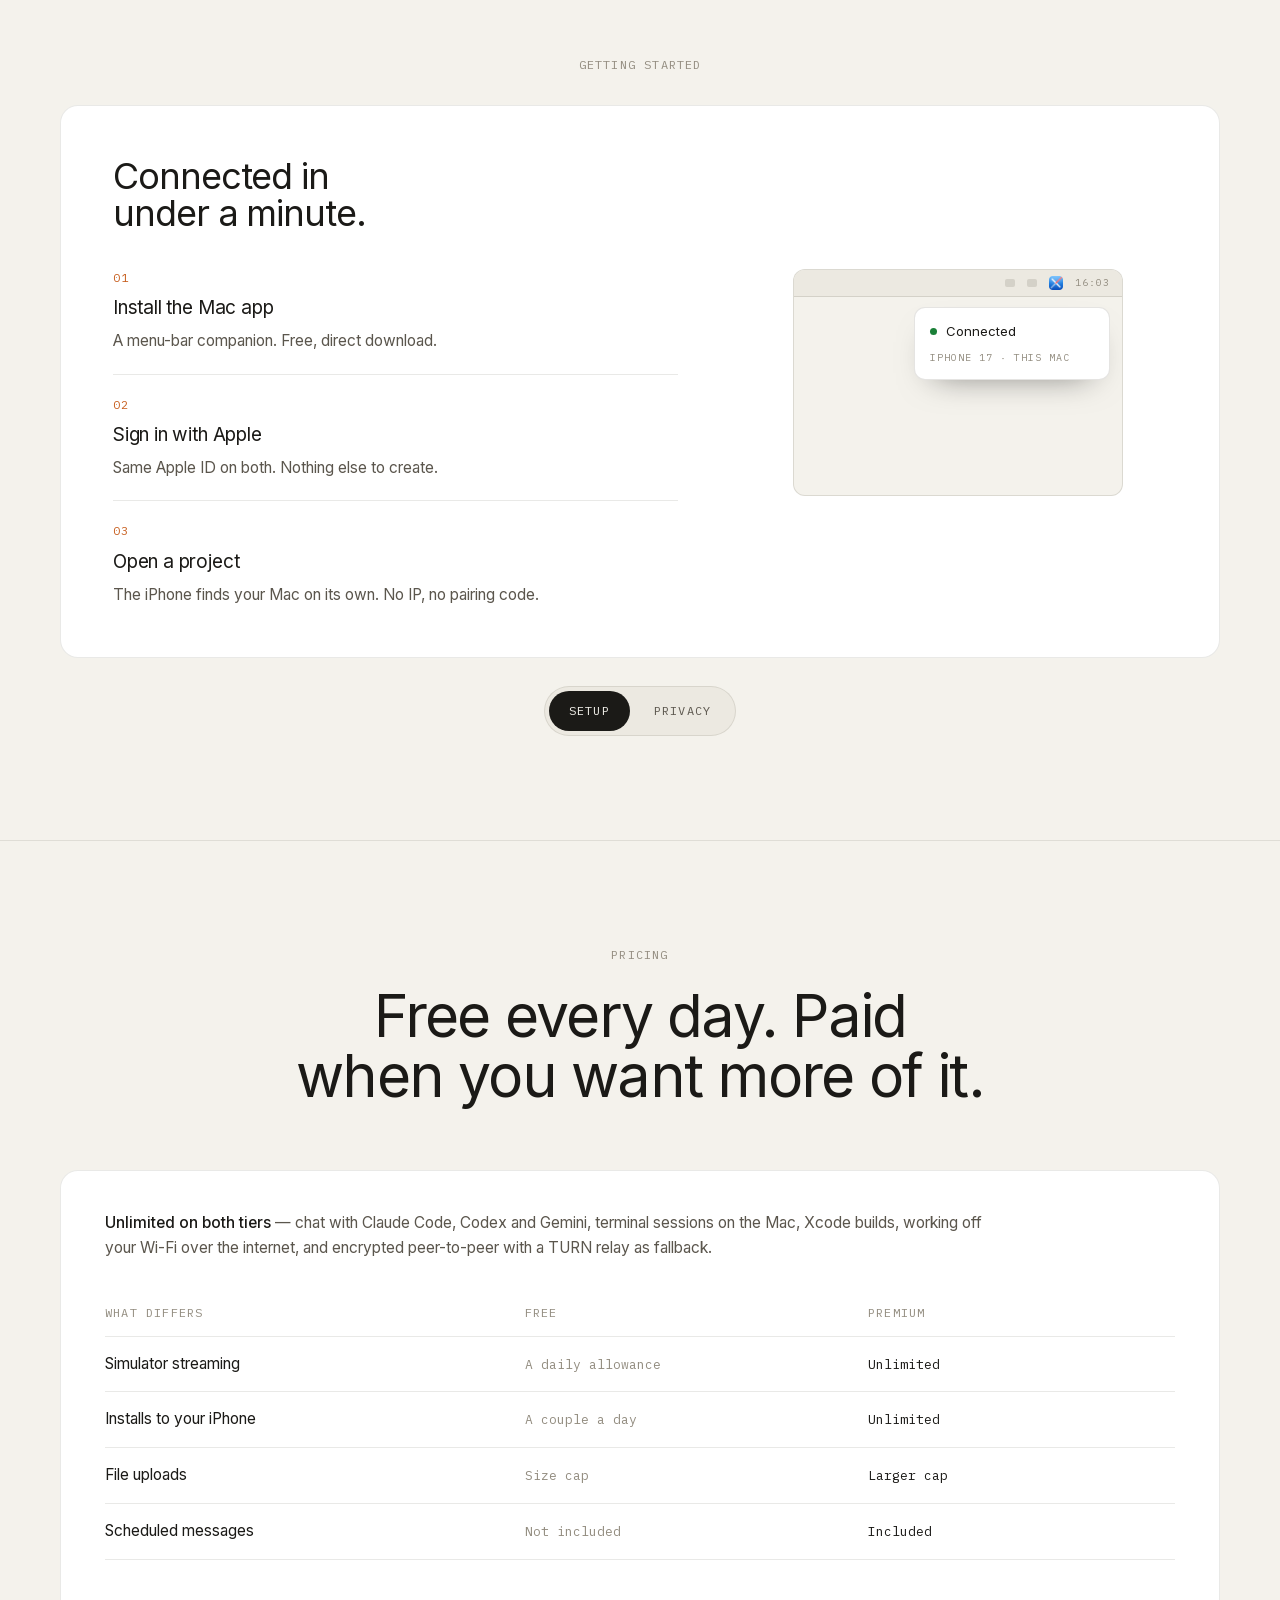
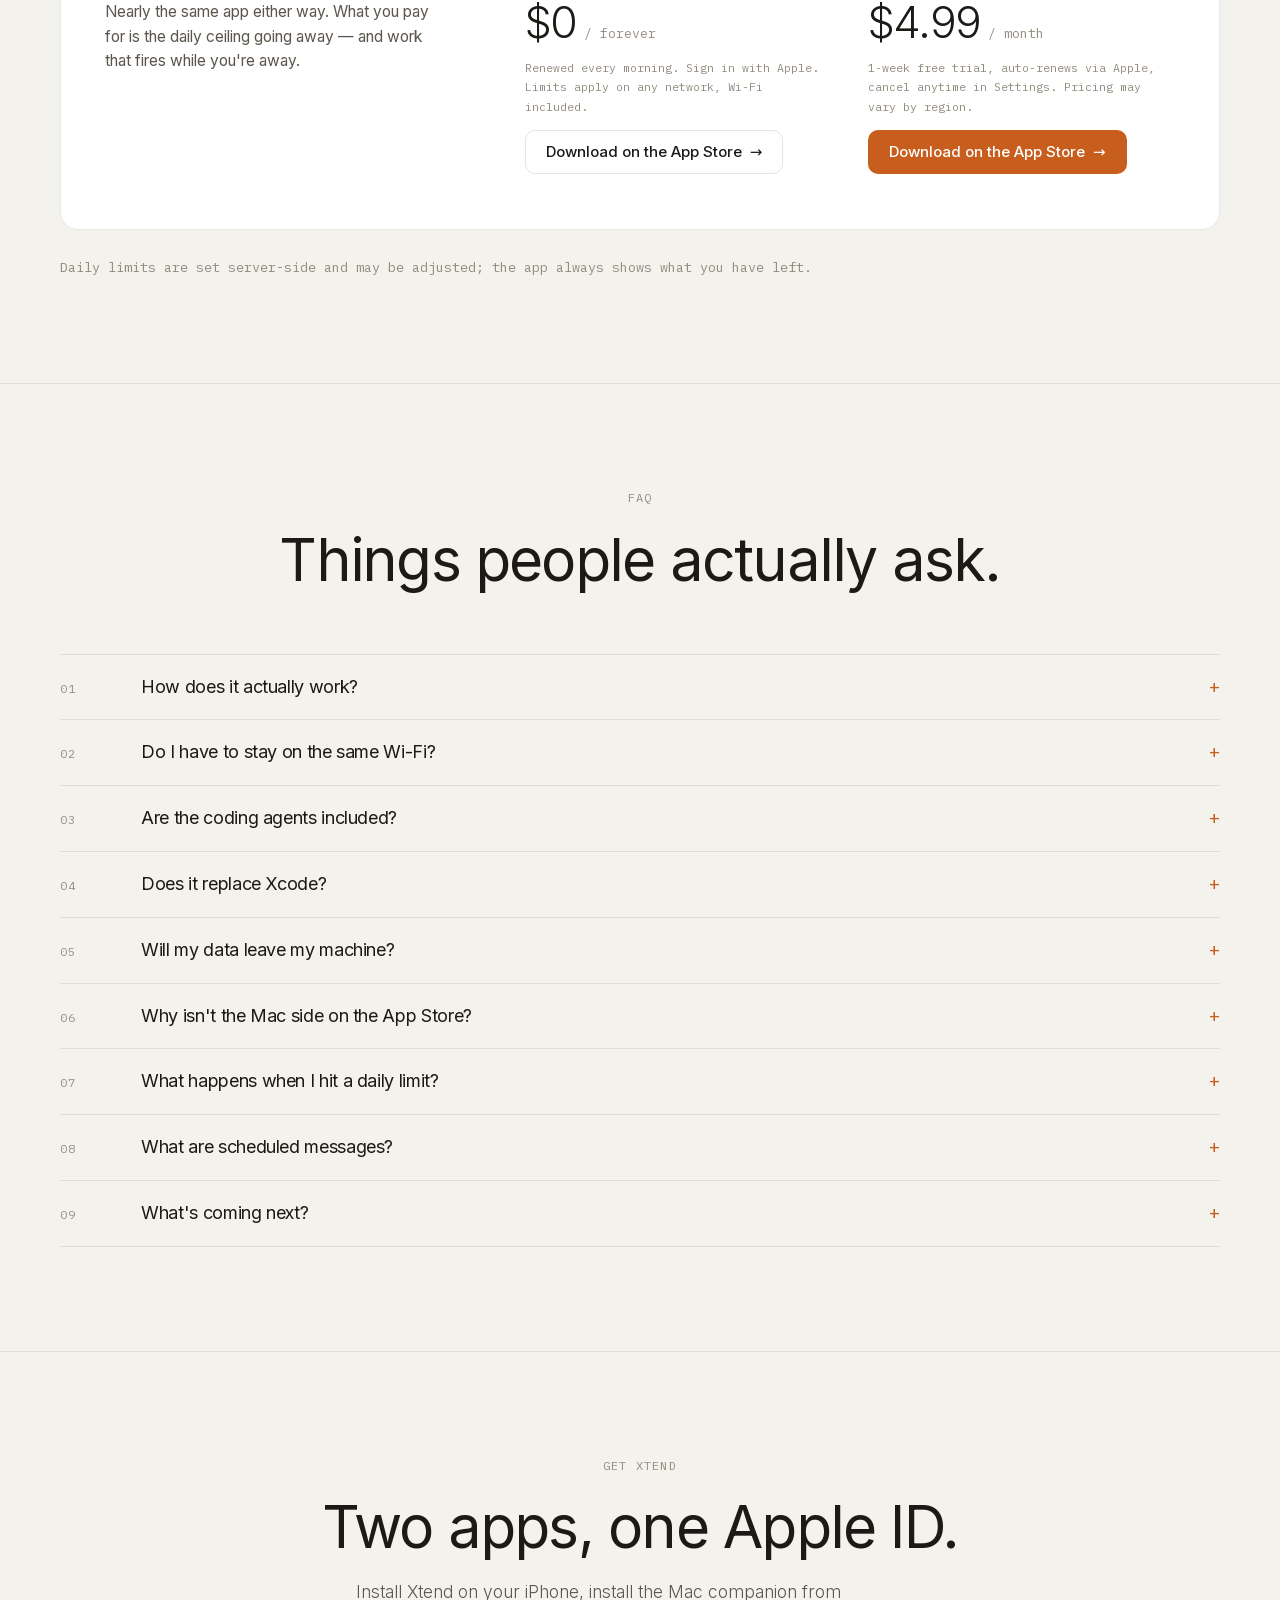
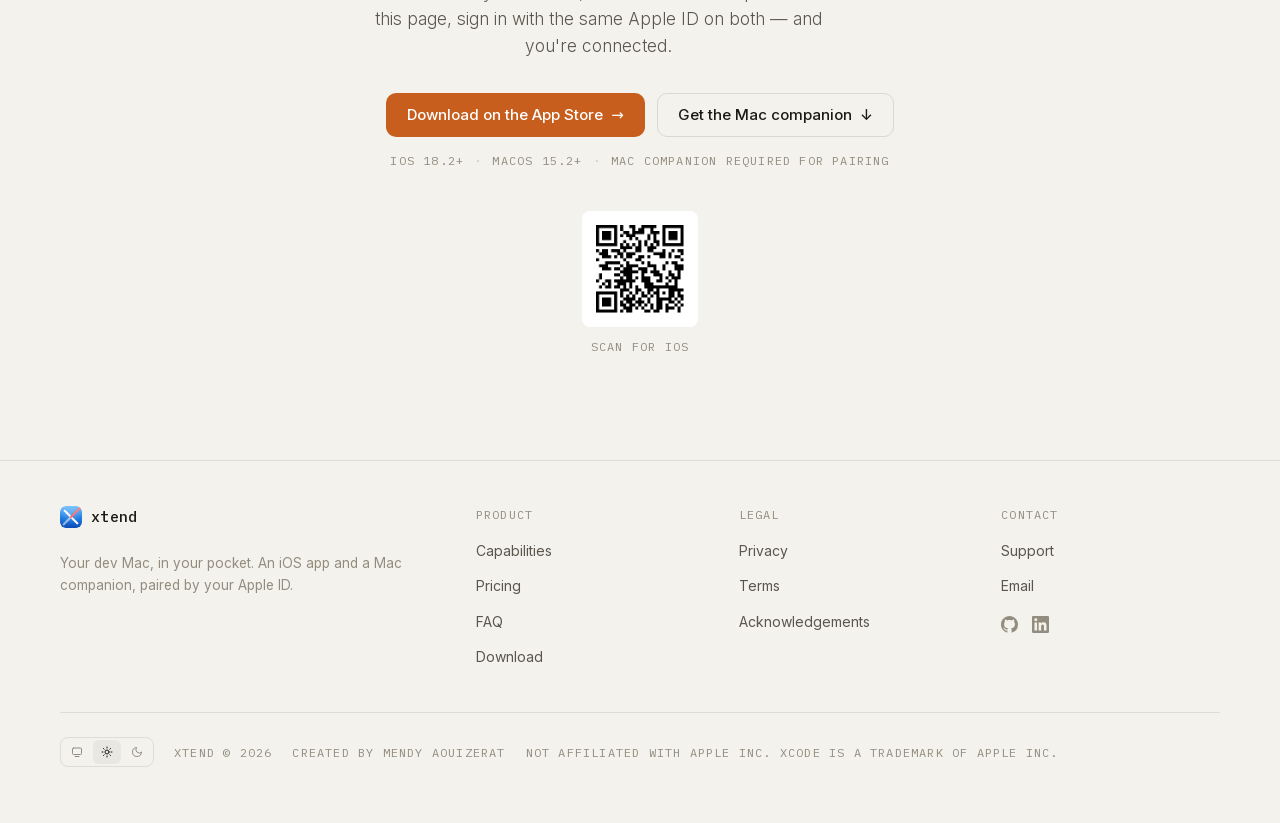
==== commit 436760e6: "site: Gemini as a third agent, scheduled messages are Premium Tracks the feat/multi-agent-chat relea" ====
--- a/index.html
+++ b/index.html
@@ -3,11 +3,11 @@
 <meta charset="UTF-8">
 <meta name="viewport" content="width=device-width, initial-scale=1.0">
 <title>Xtend — your Mac dev environment, from your iPhone</title>
-<meta name="description" content="Claude Code and Codex sessions, a real terminal, a touchable iOS Simulator and Xcode builds — from your iPhone. Direct connection between your devices. iOS 18.2+ · macOS 15.2+.">
+<meta name="description" content="Claude Code, Codex and Gemini sessions, a real terminal, a touchable iOS Simulator and Xcode builds — from your iPhone. Direct connection between your devices. iOS 18.2+ · macOS 15.2+.">
 
 <meta property="og:type" content="website">
 <meta property="og:title" content="Xtend — your Mac dev environment, from your iPhone">
-<meta property="og:description" content="Claude Code and Codex sessions, a real terminal, a touchable iOS Simulator and Xcode builds — from your iPhone. Direct connection between your devices. iOS 18.2+ · macOS 15.2+.">
+<meta property="og:description" content="Claude Code, Codex and Gemini sessions, a real terminal, a touchable iOS Simulator and Xcode builds — from your iPhone. Direct connection between your devices. iOS 18.2+ · macOS 15.2+.">
 <meta property="og:url" content="https://getxtend.com/">
 <meta property="og:image" content="https://getxtend.com/xtend-og.png">
 <meta property="og:image:width" content="1024">
@@ -15,7 +15,7 @@
 <meta property="og:site_name" content="Xtend">
 <meta name="twitter:card" content="summary_large_image">
 <meta name="twitter:title" content="Xtend — your Mac dev environment, from your iPhone">
-<meta name="twitter:description" content="Claude Code and Codex sessions, a real terminal, a touchable iOS Simulator and Xcode builds — from your iPhone.">
+<meta name="twitter:description" content="Claude Code, Codex and Gemini sessions, a real terminal, a touchable iOS Simulator and Xcode builds — from your iPhone.">
 <meta name="twitter:image" content="https://getxtend.com/xtend-og.png">
 
 <link rel="icon" type="image/svg+xml" href="favicon.svg">
@@ -886,7 +886,7 @@
     <div class="hero-top">
       <h1 class="rv">Your dev Mac, <span class="dim">in your pocket.</span></h1>
       <div class="hero-aside rv d1">
-        <p class="lede hero-sub">Claude Code and Codex sessions, a real terminal, a touchable iOS Simulator and Xcode builds — from your iPhone.</p>
+        <p class="lede hero-sub">Claude Code, Codex and Gemini sessions, a real terminal, a touchable iOS Simulator and Xcode builds — from your iPhone.</p>
         <div class="ctas">
           <a href="https://apps.apple.com/app/id6771780750" target="_blank" rel="noopener" class="btn btn-fill">Download on the App Store <span class="arw">→</span></a>
           <a href="/downloads/Xtend-Host.dmg" class="btn btn-line">Get the Mac companion <span class="arw">↓</span></a>
@@ -939,9 +939,9 @@
         <div id="capPanel">
         <article class="cap rv" data-cap="0">
           <span class="mono num">01 — Agent sessions</span>
-          <h3>Claude Code and Codex, on your real projects.</h3>
+          <h3>Claude Code, Codex and Gemini, on your real projects.</h3>
           <p>Start a session against any folder on your Mac. The answer streams in as it's written, and anything it wants to run needs your approval first. Your own CLIs, your own subscription.</p>
-          <p class="mono tech">Model, permission mode and reasoning effort switch mid-conversation · <code>/</code> commands and <code>@</code> mentions</p>
+          <p class="mono tech">Model, permission mode and reasoning effort switch mid-conversation, as each CLI offers them · <code>/</code> commands and <code>@</code> mentions</p>
         </article>
 
         <article class="cap rv" data-cap="1">
@@ -1087,11 +1087,11 @@
          away, cards are the page's only relief, and this table was the one
          large block still floating bare under a centred headline. -->
     <div class="pcard rv d1">
-    <p class="pboth"><b>Unlimited on both tiers</b> — chat with Claude Code and Codex, terminal sessions on the Mac, Xcode builds, working off your Wi-Fi over the internet, and encrypted peer-to-peer with a TURN relay as fallback.</p>
+    <p class="pboth"><b>Unlimited on both tiers</b> — chat with Claude Code, Codex and Gemini, terminal sessions on the Mac, Xcode builds, working off your Wi-Fi over the internet, and encrypted peer-to-peer with a TURN relay as fallback.</p>
 
     <div class="ptable" id="plansGrid">
       <div class="prow phead mono">
-        <span>What's metered</span>
+        <span>What differs</span>
         <span>Free</span>
         <span>Premium</span>
       </div>
@@ -1110,9 +1110,14 @@
         <span class="pval" data-k="Free">Size cap</span>
         <span class="pval on" data-k="Premium">Larger cap</span>
       </div>
+      <div class="prow">
+        <span class="pwhat">Scheduled messages</span>
+        <span class="pval" data-k="Free">Not included</span>
+        <span class="pval on" data-k="Premium">Included</span>
+      </div>
 
       <div class="prow pfoot">
-        <span class="pwhat pfoot-lede">The same app either way. What you pay for is the daily ceiling going away.</span>
+        <span class="pwhat pfoot-lede">Nearly the same app either way. What you pay for is the daily ceiling going away — and work that fires while you're away.</span>
         <span class="pplan">
           <span class="price">$0<span class="u">/ forever</span></span>
           <span class="pnote mono">Renewed every morning. Sign in with Apple. Limits apply on any network, Wi-Fi included.</span>
@@ -1149,7 +1154,7 @@
       </details>
       <details>
         <summary>Are the coding agents included?<span class="sign">+</span></summary>
-        <p class="ans">No, and that's deliberate. Xtend drives the CLIs you already have installed on your Mac — Claude Code, Codex — with your own keys and your own subscription. Nothing runs through us: the CLI executes locally and the answer is streamed back to your phone.</p>
+        <p class="ans">No, and that's deliberate. Xtend drives the CLIs you already have installed on your Mac — Claude Code, Codex, Gemini — with your own keys and your own subscription. Nothing runs through us: the CLI executes locally and the answer is streamed back to your phone. Gemini is the one that needs a key of your own: Google no longer offers a free sign-in for its CLI, so you supply a Google AI Studio API key. Xtend keeps it on your Mac.</p>
       </details>
       <details>
         <summary>Does it replace Xcode?<span class="sign">+</span></summary>
@@ -1166,6 +1171,10 @@
       <details>
         <summary>What happens when I hit a daily limit?<span class="sign">+</span></summary>
         <p class="ans">Only the metered part stops. If you run out of Simulator minutes the video pauses — your chat, terminal and builds keep working, and the session stays connected. Everything resets the next day, or you can upgrade to remove the ceiling.</p>
+      </details>
+      <details>
+        <summary>What are scheduled messages?<span class="sign">+</span></summary>
+        <p class="ans">A message to an agent, or a terminal command, set to fire at a time you pick. The Mac sends it at that hour and gets on with the work while your phone is in your pocket. Scheduling is part of Premium; anything already scheduled can be viewed and cancelled either way.</p>
       </details>
       <details>
         <summary>What's coming next?<span class="sign">+</span></summary>
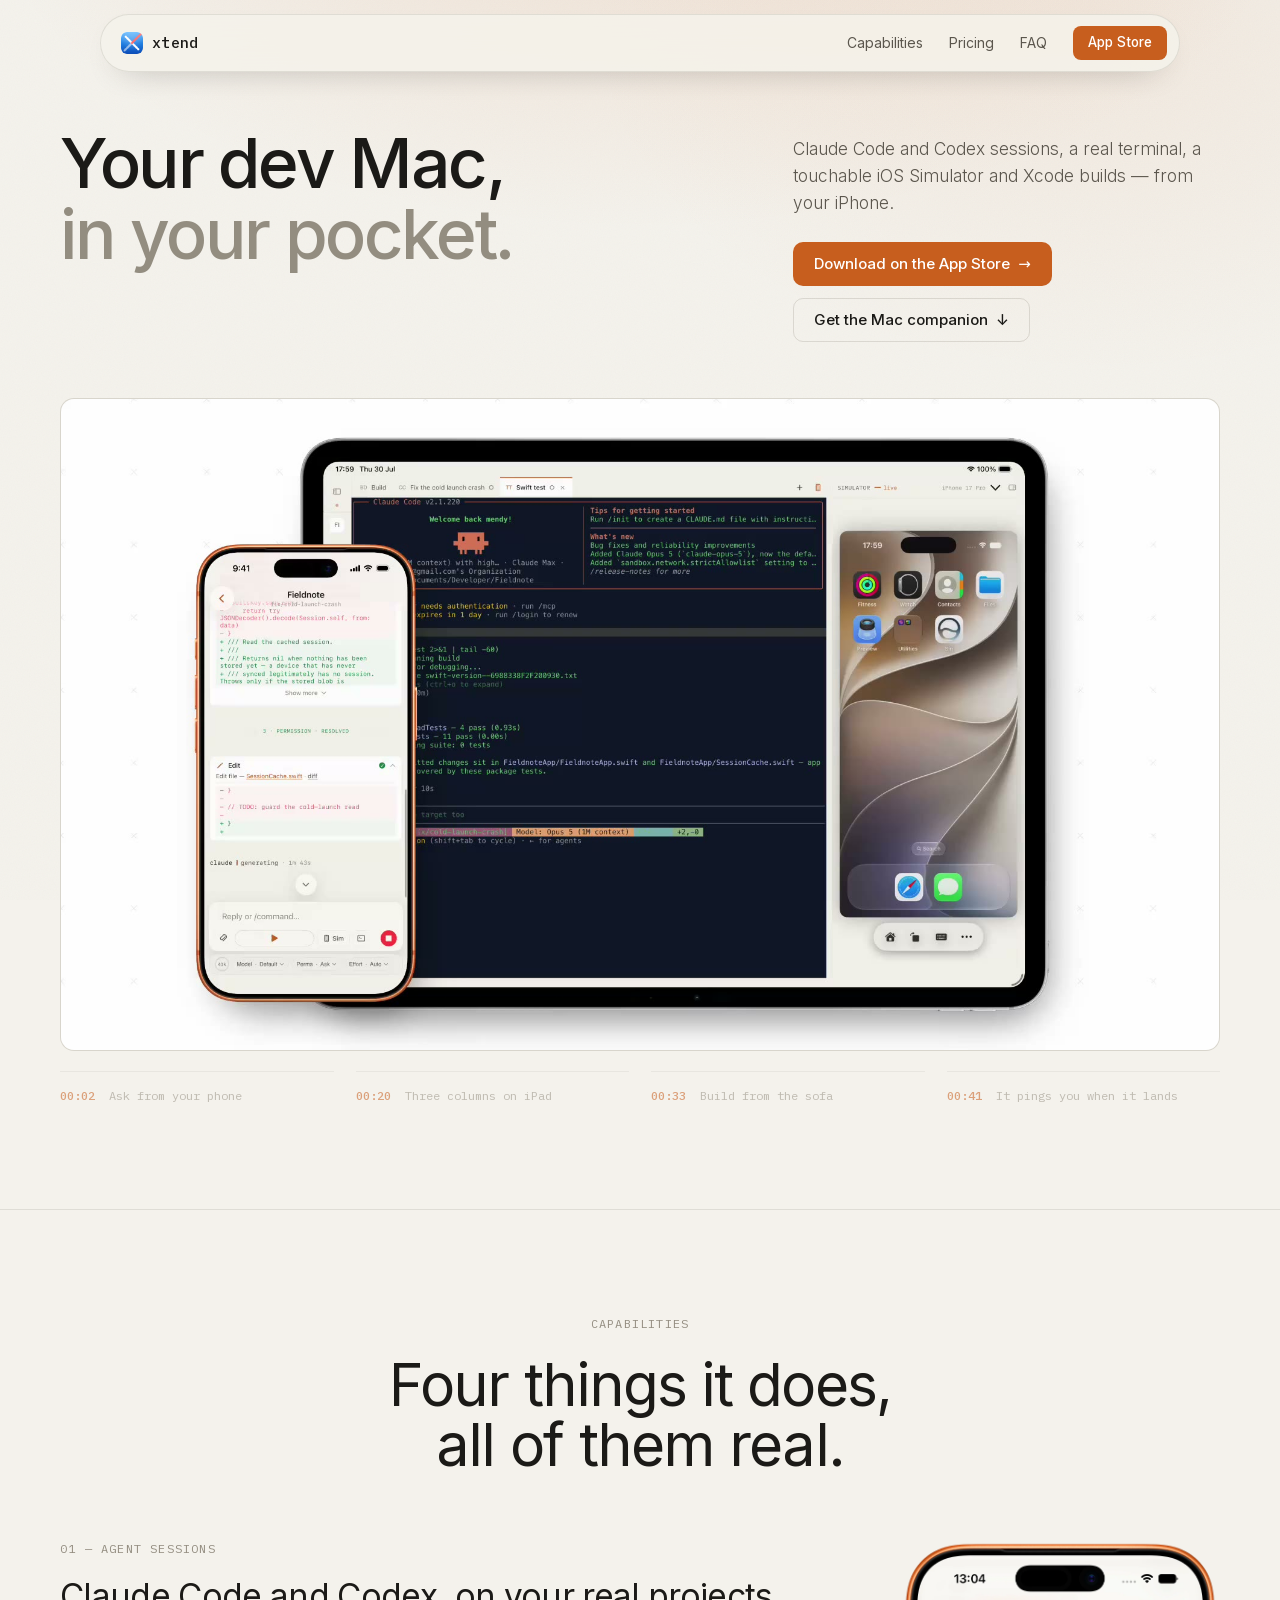
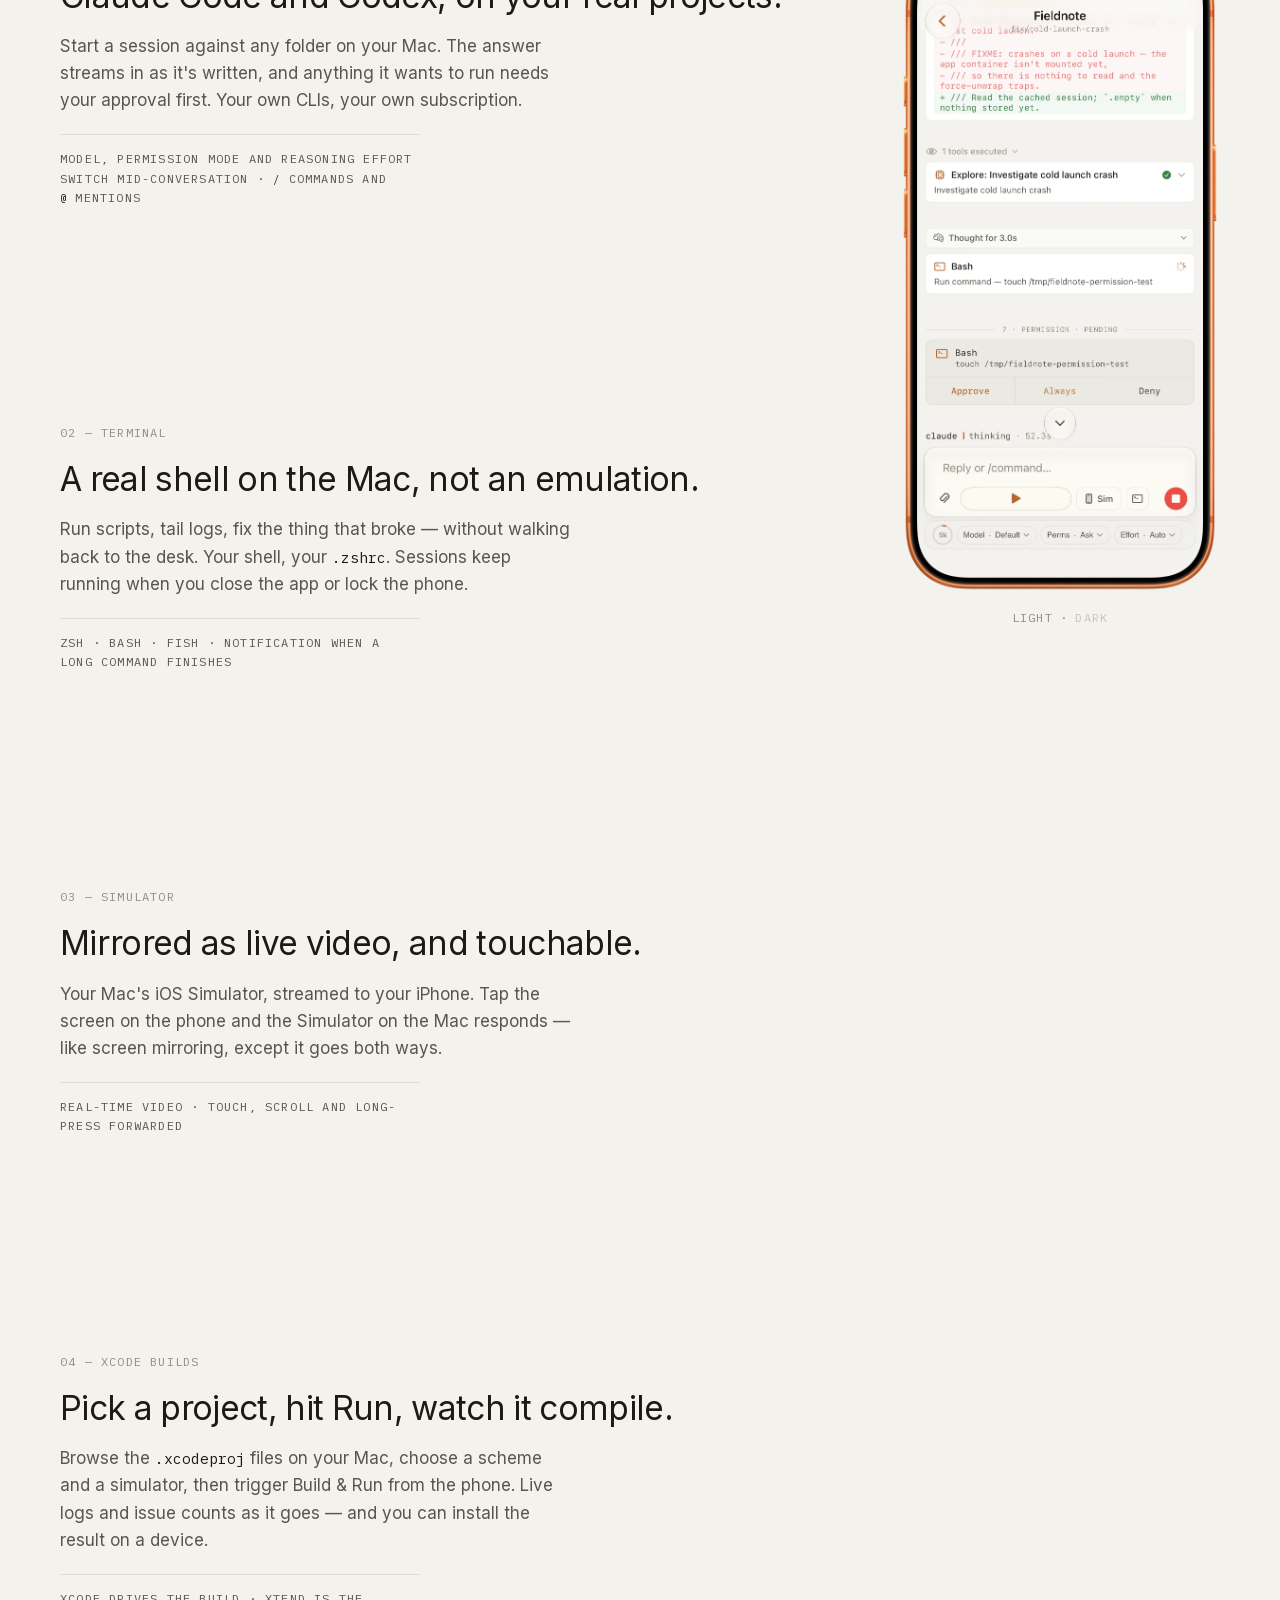
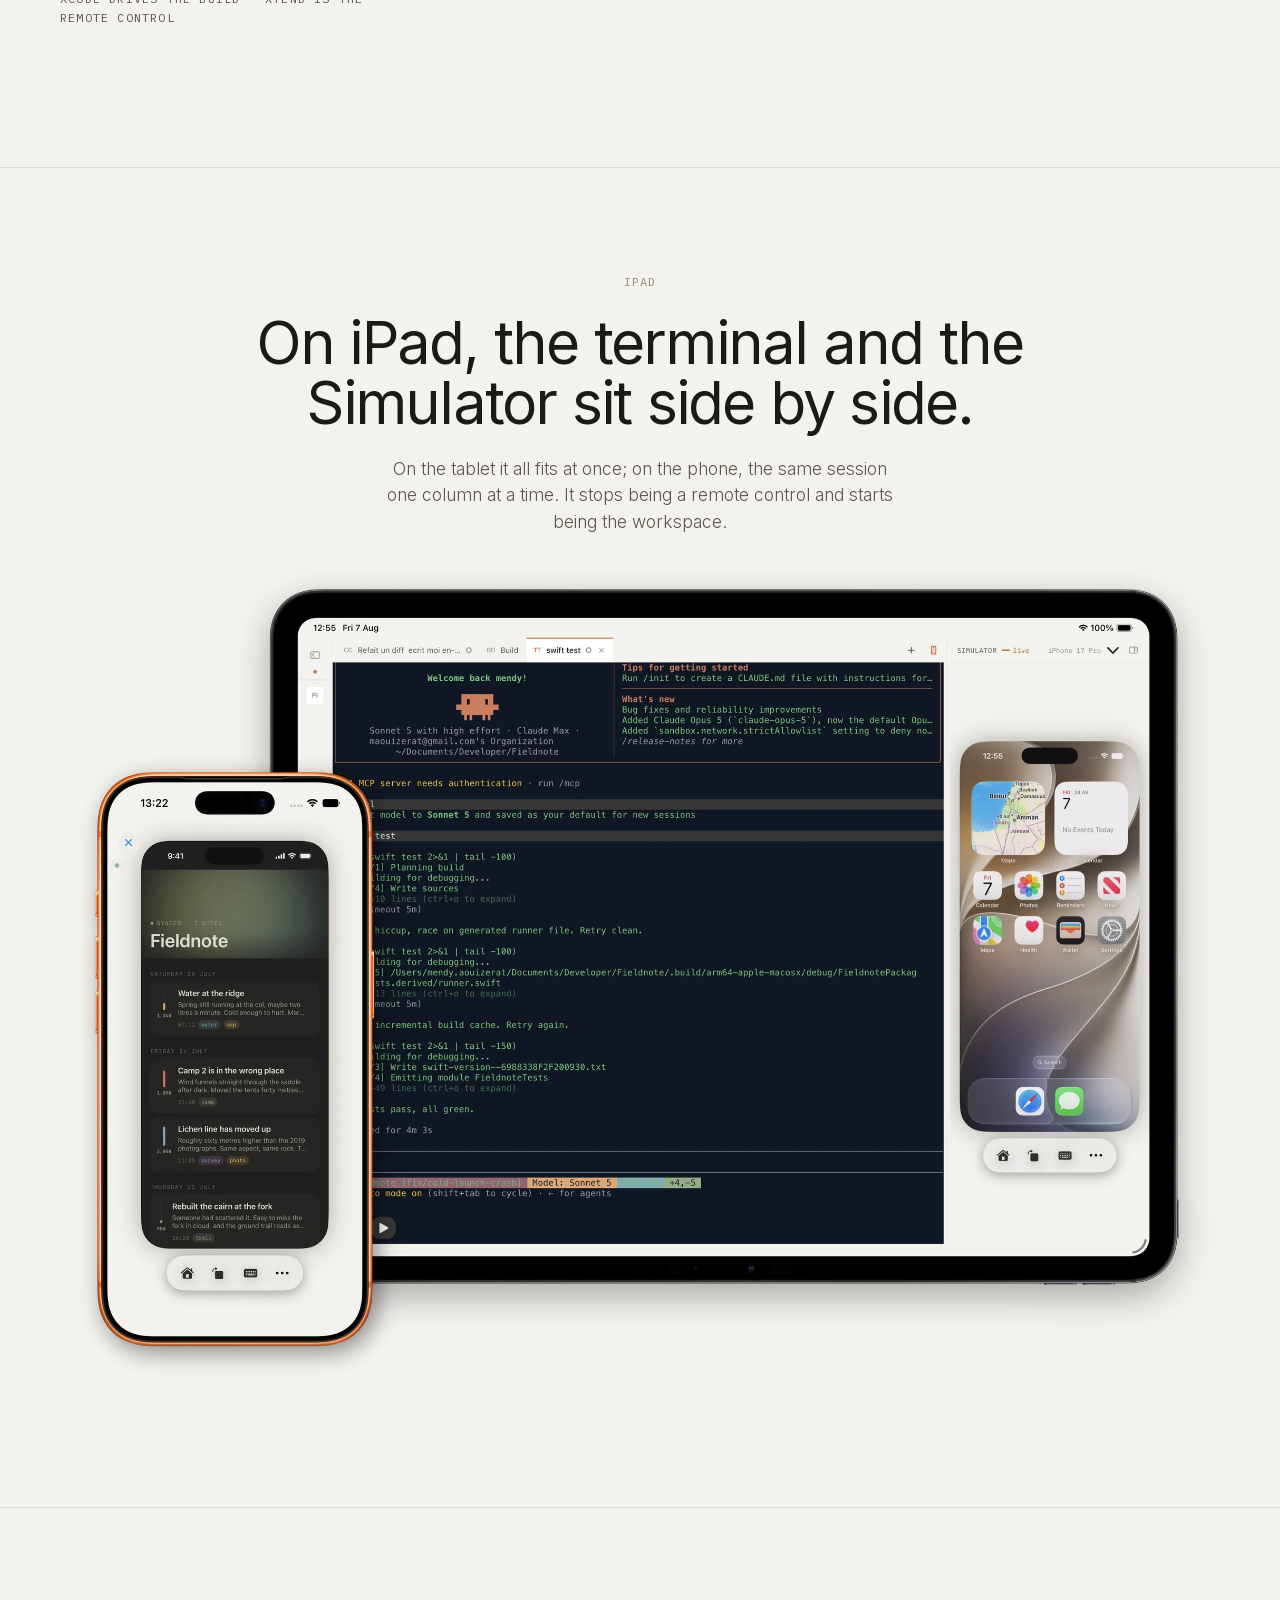
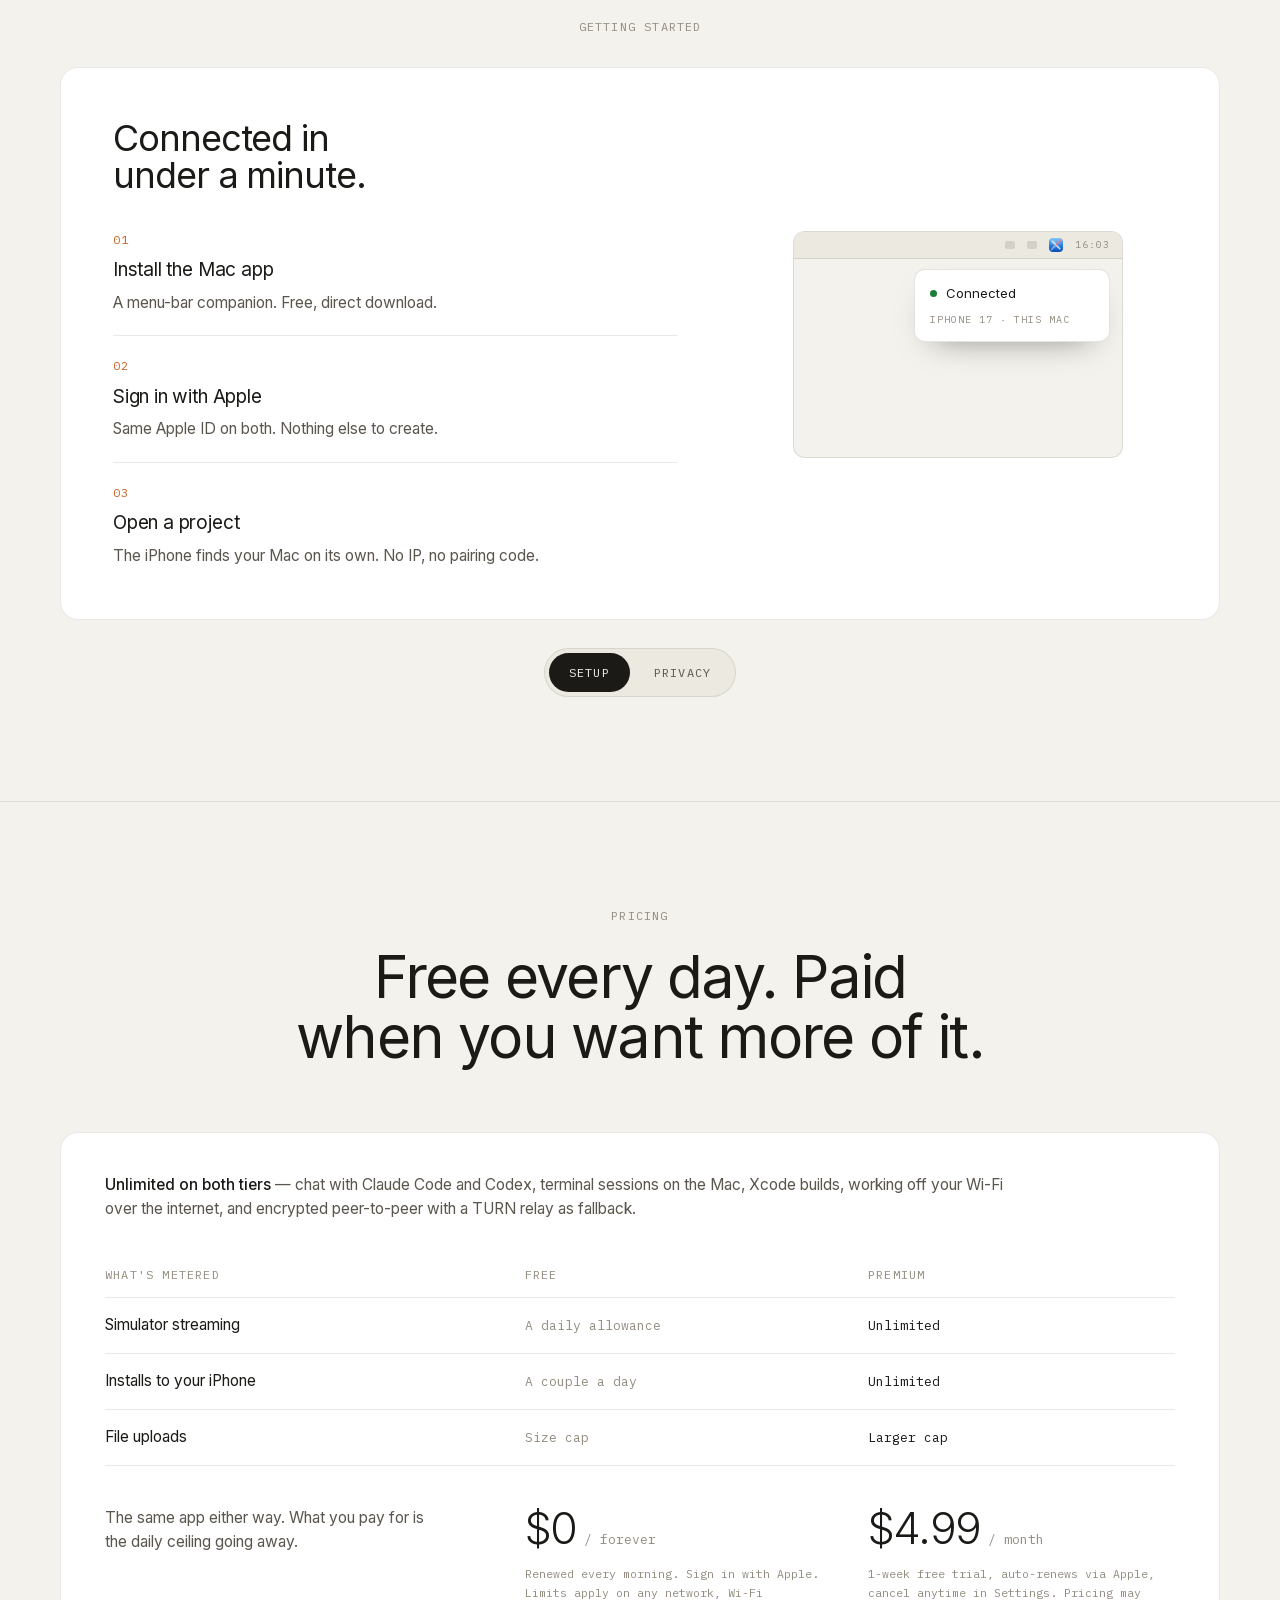
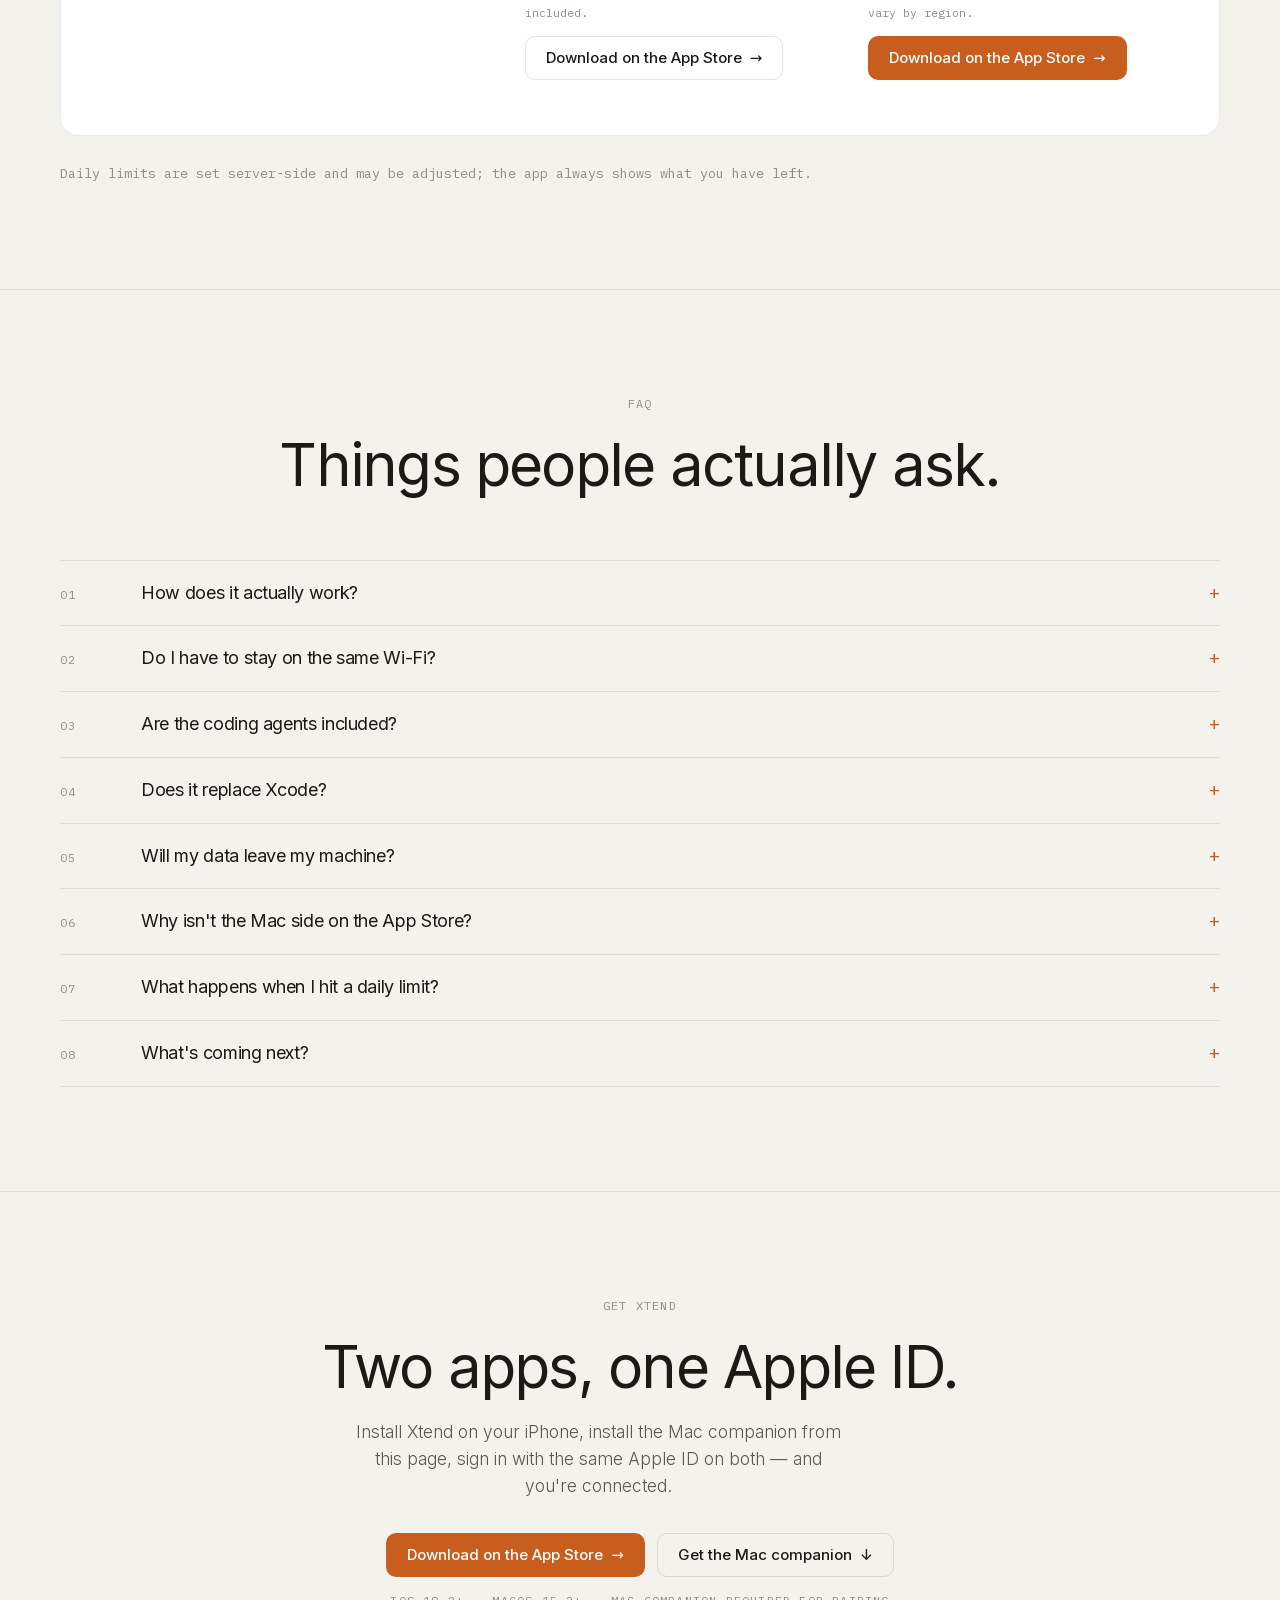
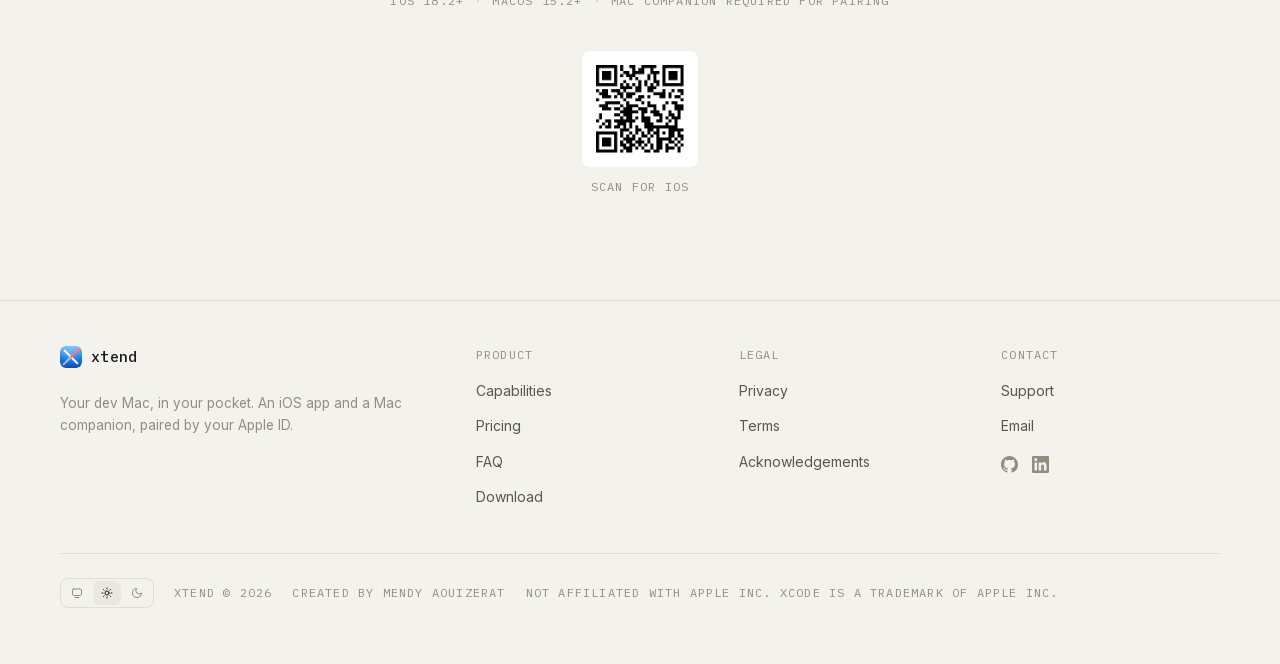
==== commit 81d2b949: "site: measure traffic with Cloudflare Web Analytics (cookieless)" ====
--- a/index.html
+++ b/index.html
@@ -3,11 +3,11 @@
 <meta charset="UTF-8">
 <meta name="viewport" content="width=device-width, initial-scale=1.0">
 <title>Xtend — your Mac dev environment, from your iPhone</title>
-<meta name="description" content="Claude Code, Codex and Gemini sessions, a real terminal, a touchable iOS Simulator and Xcode builds — from your iPhone. Direct connection between your devices. iOS 18.2+ · macOS 15.2+.">
+<meta name="description" content="Claude Code and Codex sessions, a real terminal, a touchable iOS Simulator and Xcode builds — from your iPhone. Direct connection between your devices. iOS 18.2+ · macOS 15.2+.">
 
 <meta property="og:type" content="website">
 <meta property="og:title" content="Xtend — your Mac dev environment, from your iPhone">
-<meta property="og:description" content="Claude Code, Codex and Gemini sessions, a real terminal, a touchable iOS Simulator and Xcode builds — from your iPhone. Direct connection between your devices. iOS 18.2+ · macOS 15.2+.">
+<meta property="og:description" content="Claude Code and Codex sessions, a real terminal, a touchable iOS Simulator and Xcode builds — from your iPhone. Direct connection between your devices. iOS 18.2+ · macOS 15.2+.">
 <meta property="og:url" content="https://getxtend.com/">
 <meta property="og:image" content="https://getxtend.com/xtend-og.png">
 <meta property="og:image:width" content="1024">
@@ -15,7 +15,7 @@
 <meta property="og:site_name" content="Xtend">
 <meta name="twitter:card" content="summary_large_image">
 <meta name="twitter:title" content="Xtend — your Mac dev environment, from your iPhone">
-<meta name="twitter:description" content="Claude Code, Codex and Gemini sessions, a real terminal, a touchable iOS Simulator and Xcode builds — from your iPhone.">
+<meta name="twitter:description" content="Claude Code and Codex sessions, a real terminal, a touchable iOS Simulator and Xcode builds — from your iPhone.">
 <meta name="twitter:image" content="https://getxtend.com/xtend-og.png">
 
 <link rel="icon" type="image/svg+xml" href="favicon.svg">
@@ -886,7 +886,7 @@
     <div class="hero-top">
       <h1 class="rv">Your dev Mac, <span class="dim">in your pocket.</span></h1>
       <div class="hero-aside rv d1">
-        <p class="lede hero-sub">Claude Code, Codex and Gemini sessions, a real terminal, a touchable iOS Simulator and Xcode builds — from your iPhone.</p>
+        <p class="lede hero-sub">Claude Code and Codex sessions, a real terminal, a touchable iOS Simulator and Xcode builds — from your iPhone.</p>
         <div class="ctas">
           <a href="https://apps.apple.com/app/id6771780750" target="_blank" rel="noopener" class="btn btn-fill">Download on the App Store <span class="arw">→</span></a>
           <a href="/downloads/Xtend-Host.dmg" class="btn btn-line">Get the Mac companion <span class="arw">↓</span></a>
@@ -939,9 +939,9 @@
         <div id="capPanel">
         <article class="cap rv" data-cap="0">
           <span class="mono num">01 — Agent sessions</span>
-          <h3>Claude Code, Codex and Gemini, on your real projects.</h3>
+          <h3>Claude Code and Codex, on your real projects.</h3>
           <p>Start a session against any folder on your Mac. The answer streams in as it's written, and anything it wants to run needs your approval first. Your own CLIs, your own subscription.</p>
-          <p class="mono tech">Model, permission mode and reasoning effort switch mid-conversation, as each CLI offers them · <code>/</code> commands and <code>@</code> mentions</p>
+          <p class="mono tech">Model, permission mode and reasoning effort switch mid-conversation · <code>/</code> commands and <code>@</code> mentions</p>
         </article>
 
         <article class="cap rv" data-cap="1">
@@ -1087,11 +1087,11 @@
          away, cards are the page's only relief, and this table was the one
          large block still floating bare under a centred headline. -->
     <div class="pcard rv d1">
-    <p class="pboth"><b>Unlimited on both tiers</b> — chat with Claude Code, Codex and Gemini, terminal sessions on the Mac, Xcode builds, working off your Wi-Fi over the internet, and encrypted peer-to-peer with a TURN relay as fallback.</p>
+    <p class="pboth"><b>Unlimited on both tiers</b> — chat with Claude Code and Codex, terminal sessions on the Mac, Xcode builds, working off your Wi-Fi over the internet, and encrypted peer-to-peer with a TURN relay as fallback.</p>
 
     <div class="ptable" id="plansGrid">
       <div class="prow phead mono">
-        <span>What differs</span>
+        <span>What's metered</span>
         <span>Free</span>
         <span>Premium</span>
       </div>
@@ -1110,14 +1110,9 @@
         <span class="pval" data-k="Free">Size cap</span>
         <span class="pval on" data-k="Premium">Larger cap</span>
       </div>
-      <div class="prow">
-        <span class="pwhat">Scheduled messages</span>
-        <span class="pval" data-k="Free">Not included</span>
-        <span class="pval on" data-k="Premium">Included</span>
-      </div>
 
       <div class="prow pfoot">
-        <span class="pwhat pfoot-lede">Nearly the same app either way. What you pay for is the daily ceiling going away — and work that fires while you're away.</span>
+        <span class="pwhat pfoot-lede">The same app either way. What you pay for is the daily ceiling going away.</span>
         <span class="pplan">
           <span class="price">$0<span class="u">/ forever</span></span>
           <span class="pnote mono">Renewed every morning. Sign in with Apple. Limits apply on any network, Wi-Fi included.</span>
@@ -1154,7 +1149,7 @@
       </details>
       <details>
         <summary>Are the coding agents included?<span class="sign">+</span></summary>
-        <p class="ans">No, and that's deliberate. Xtend drives the CLIs you already have installed on your Mac — Claude Code, Codex, Gemini — with your own keys and your own subscription. Nothing runs through us: the CLI executes locally and the answer is streamed back to your phone. Gemini is the one that needs a key of your own: Google no longer offers a free sign-in for its CLI, so you supply a Google AI Studio API key. Xtend keeps it on your Mac.</p>
+        <p class="ans">No, and that's deliberate. Xtend drives the CLIs you already have installed on your Mac — Claude Code, Codex — with your own keys and your own subscription. Nothing runs through us: the CLI executes locally and the answer is streamed back to your phone.</p>
       </details>
       <details>
         <summary>Does it replace Xcode?<span class="sign">+</span></summary>
@@ -1171,10 +1166,6 @@
       <details>
         <summary>What happens when I hit a daily limit?<span class="sign">+</span></summary>
         <p class="ans">Only the metered part stops. If you run out of Simulator minutes the video pauses — your chat, terminal and builds keep working, and the session stays connected. Everything resets the next day, or you can upgrade to remove the ceiling.</p>
-      </details>
-      <details>
-        <summary>What are scheduled messages?<span class="sign">+</span></summary>
-        <p class="ans">A message to an agent, or a terminal command, set to fire at a time you pick. The Mac sends it at that hour and gets on with the work while your phone is in your pocket. Scheduling is part of Premium; anything already scheduled can be viewed and cancelled either way.</p>
       </details>
       <details>
         <summary>What's coming next?<span class="sign">+</span></summary>
@@ -1746,4 +1737,5 @@
 </template>
 
 
+<!-- Cloudflare Web Analytics --><script defer src='https://static.cloudflareinsights.com/beacon.min.js' data-cf-beacon='{"token": "b44e30b5be214629930561007feb48bb"}'></script><!-- End Cloudflare Web Analytics -->
 </body></html>
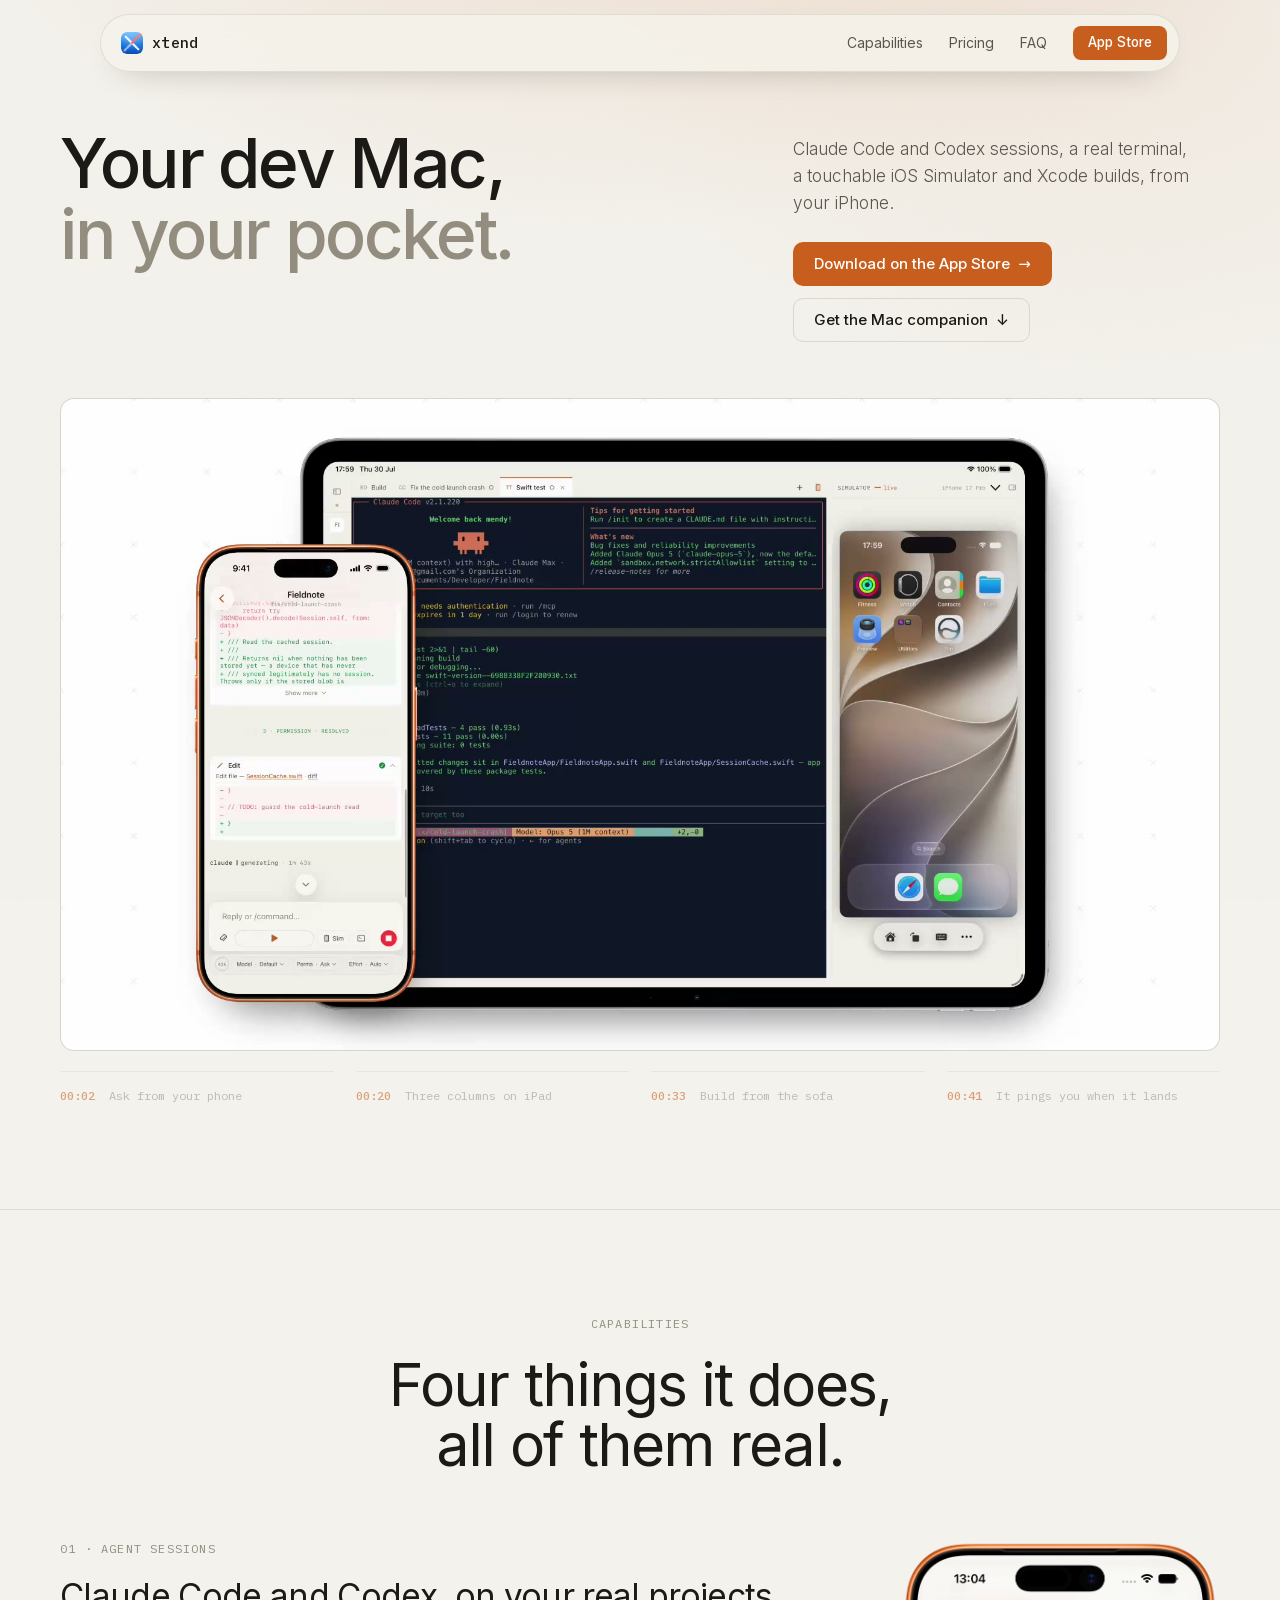
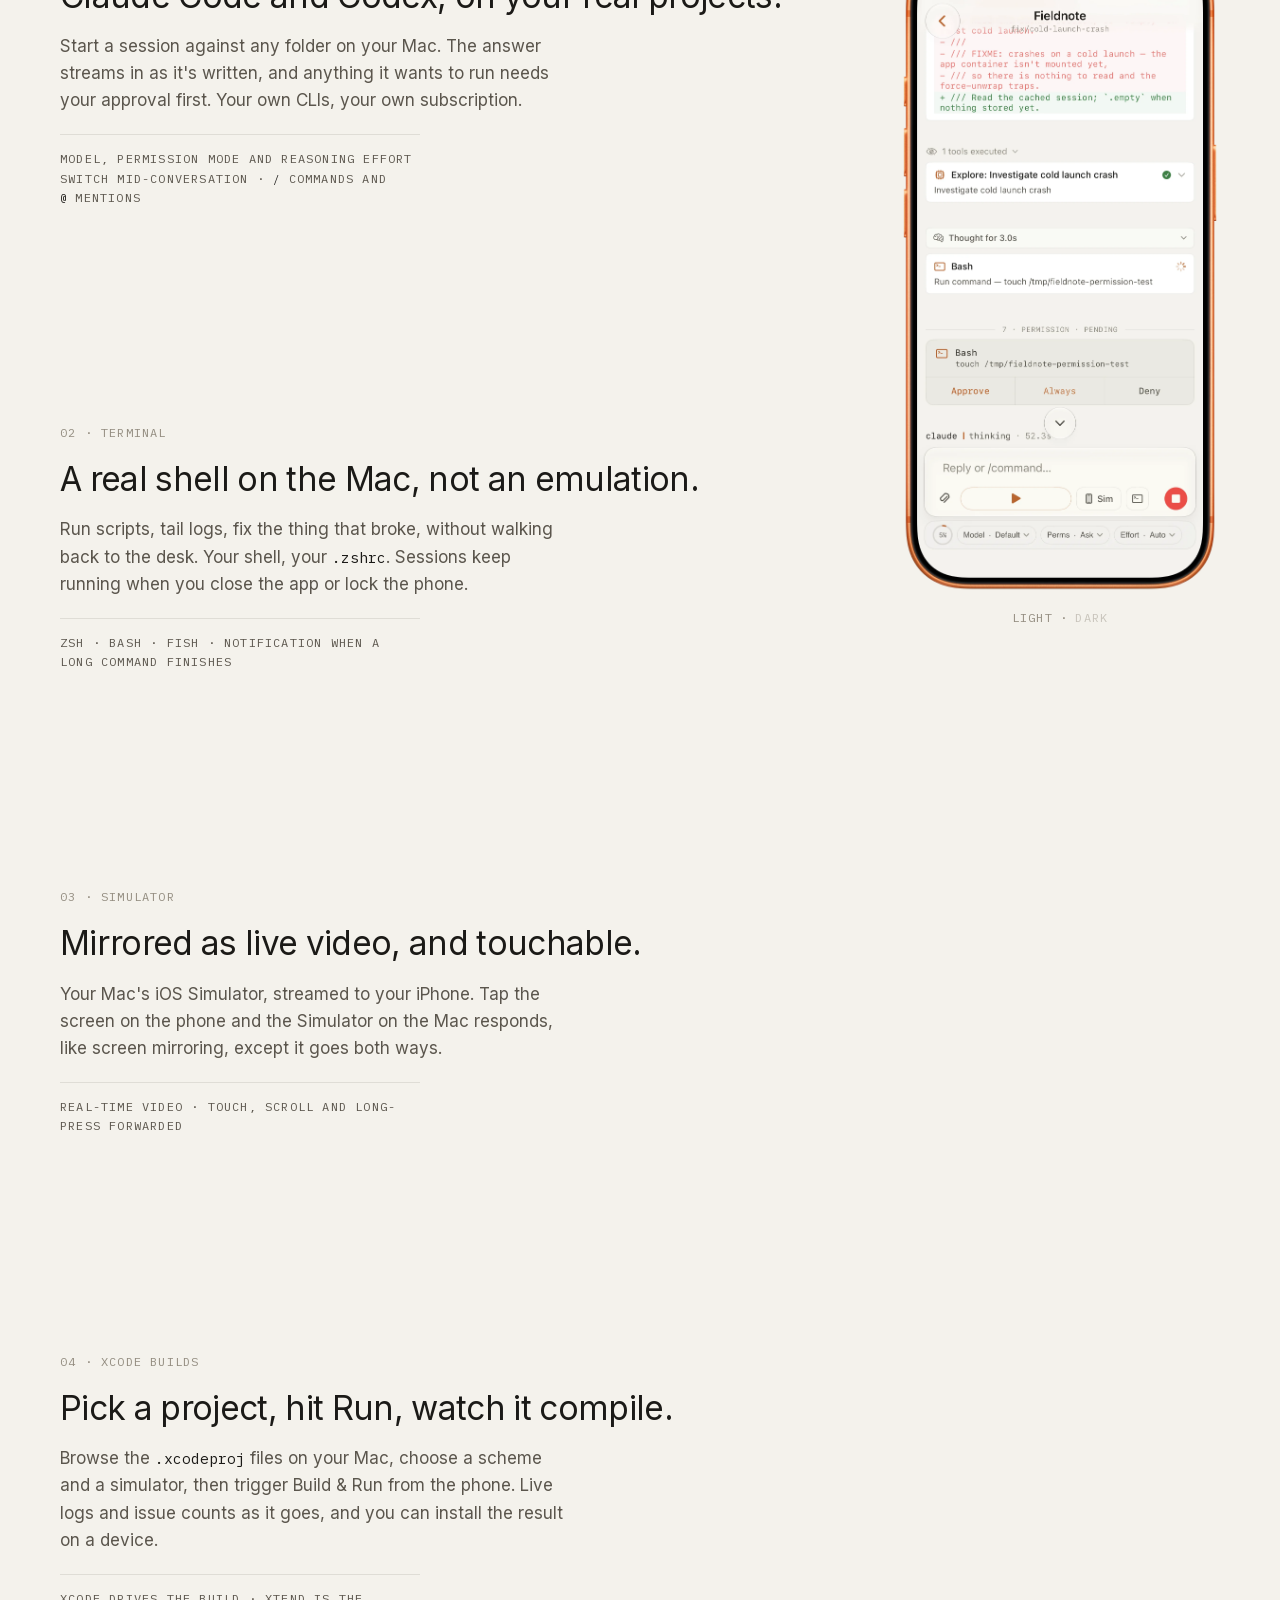
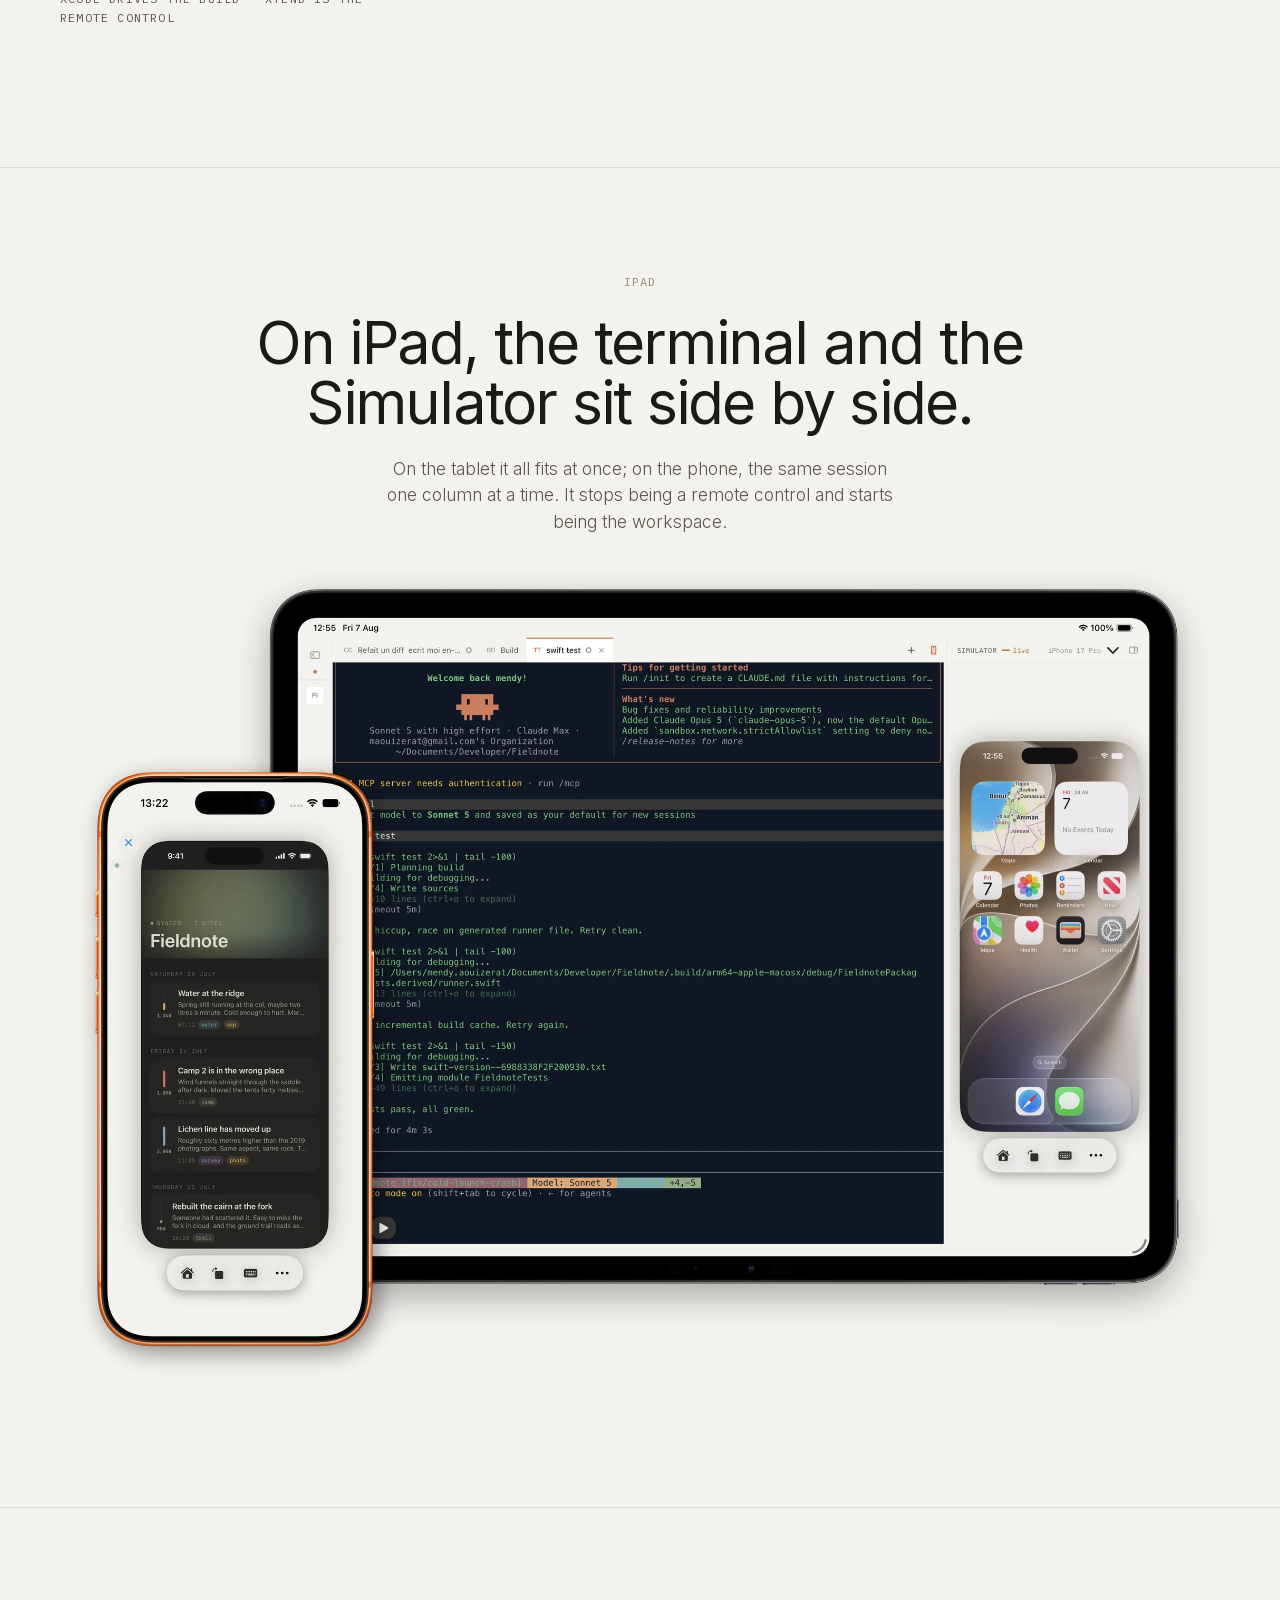
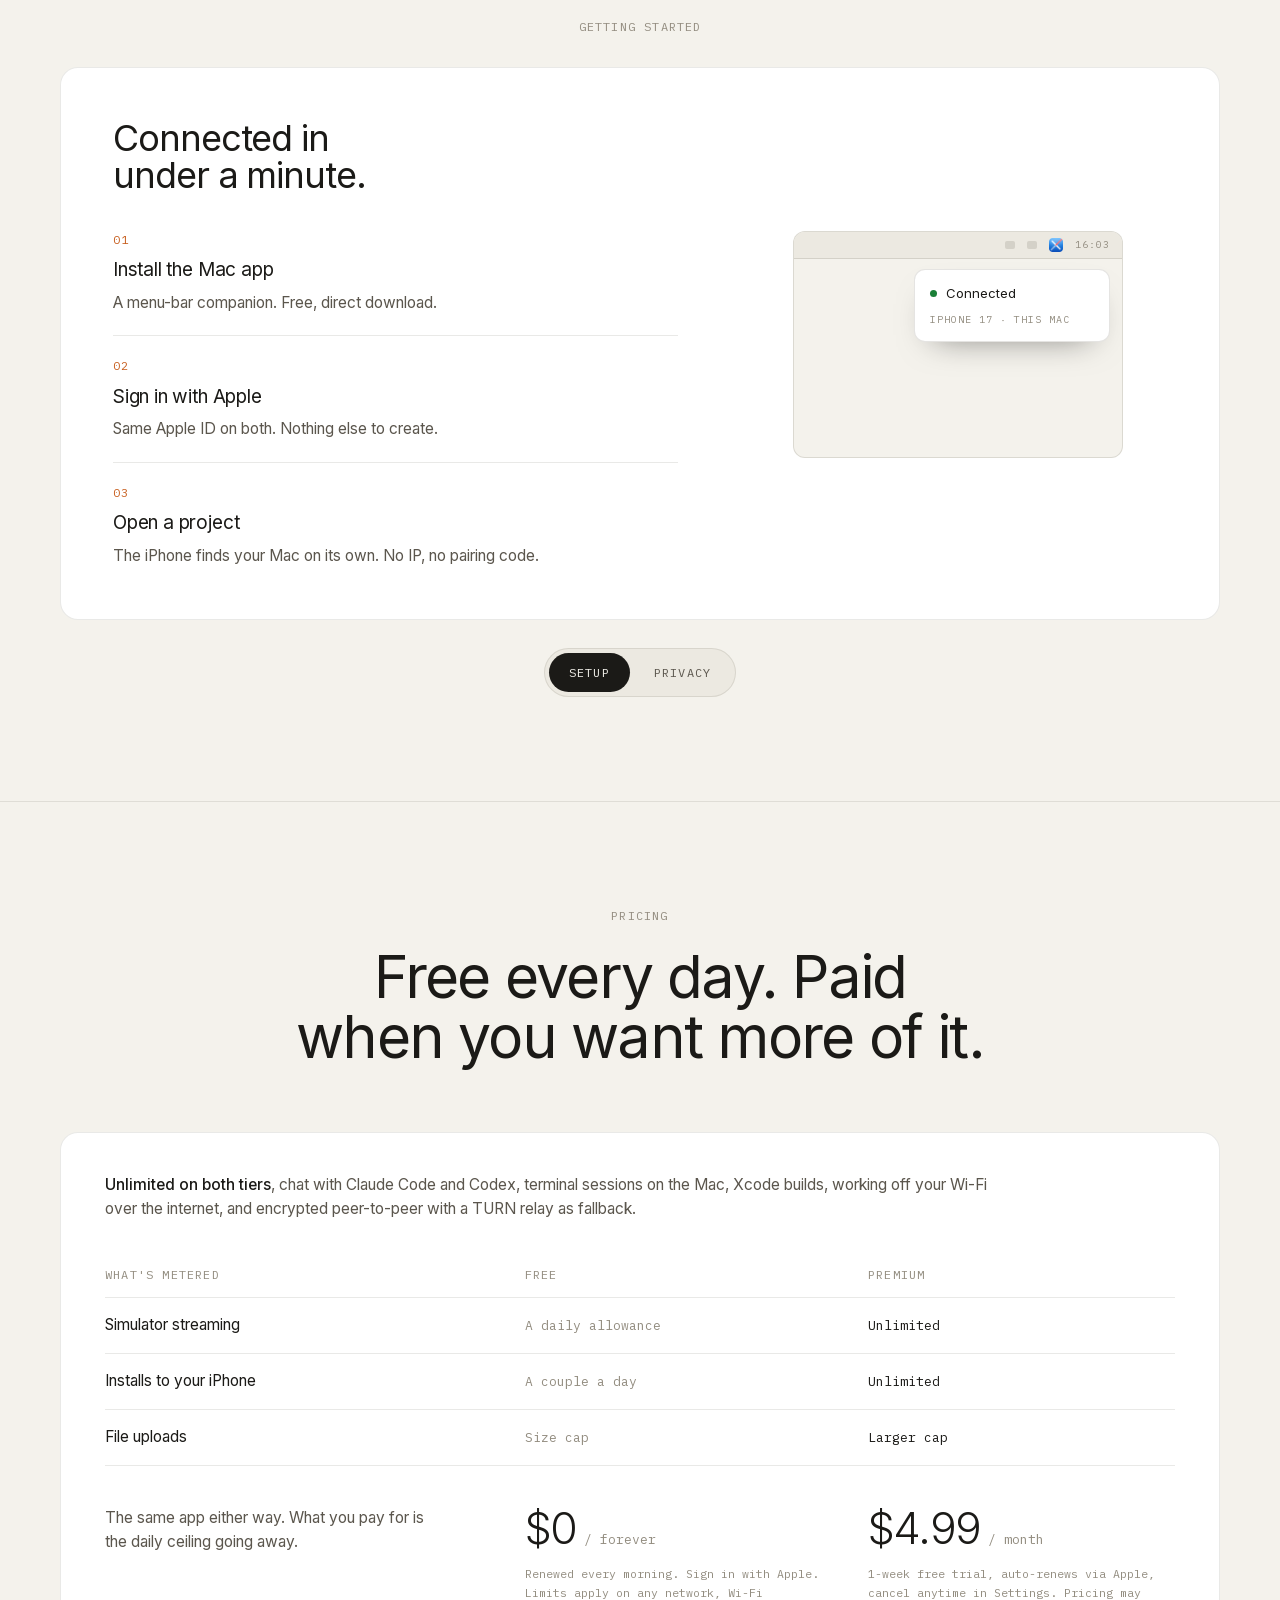
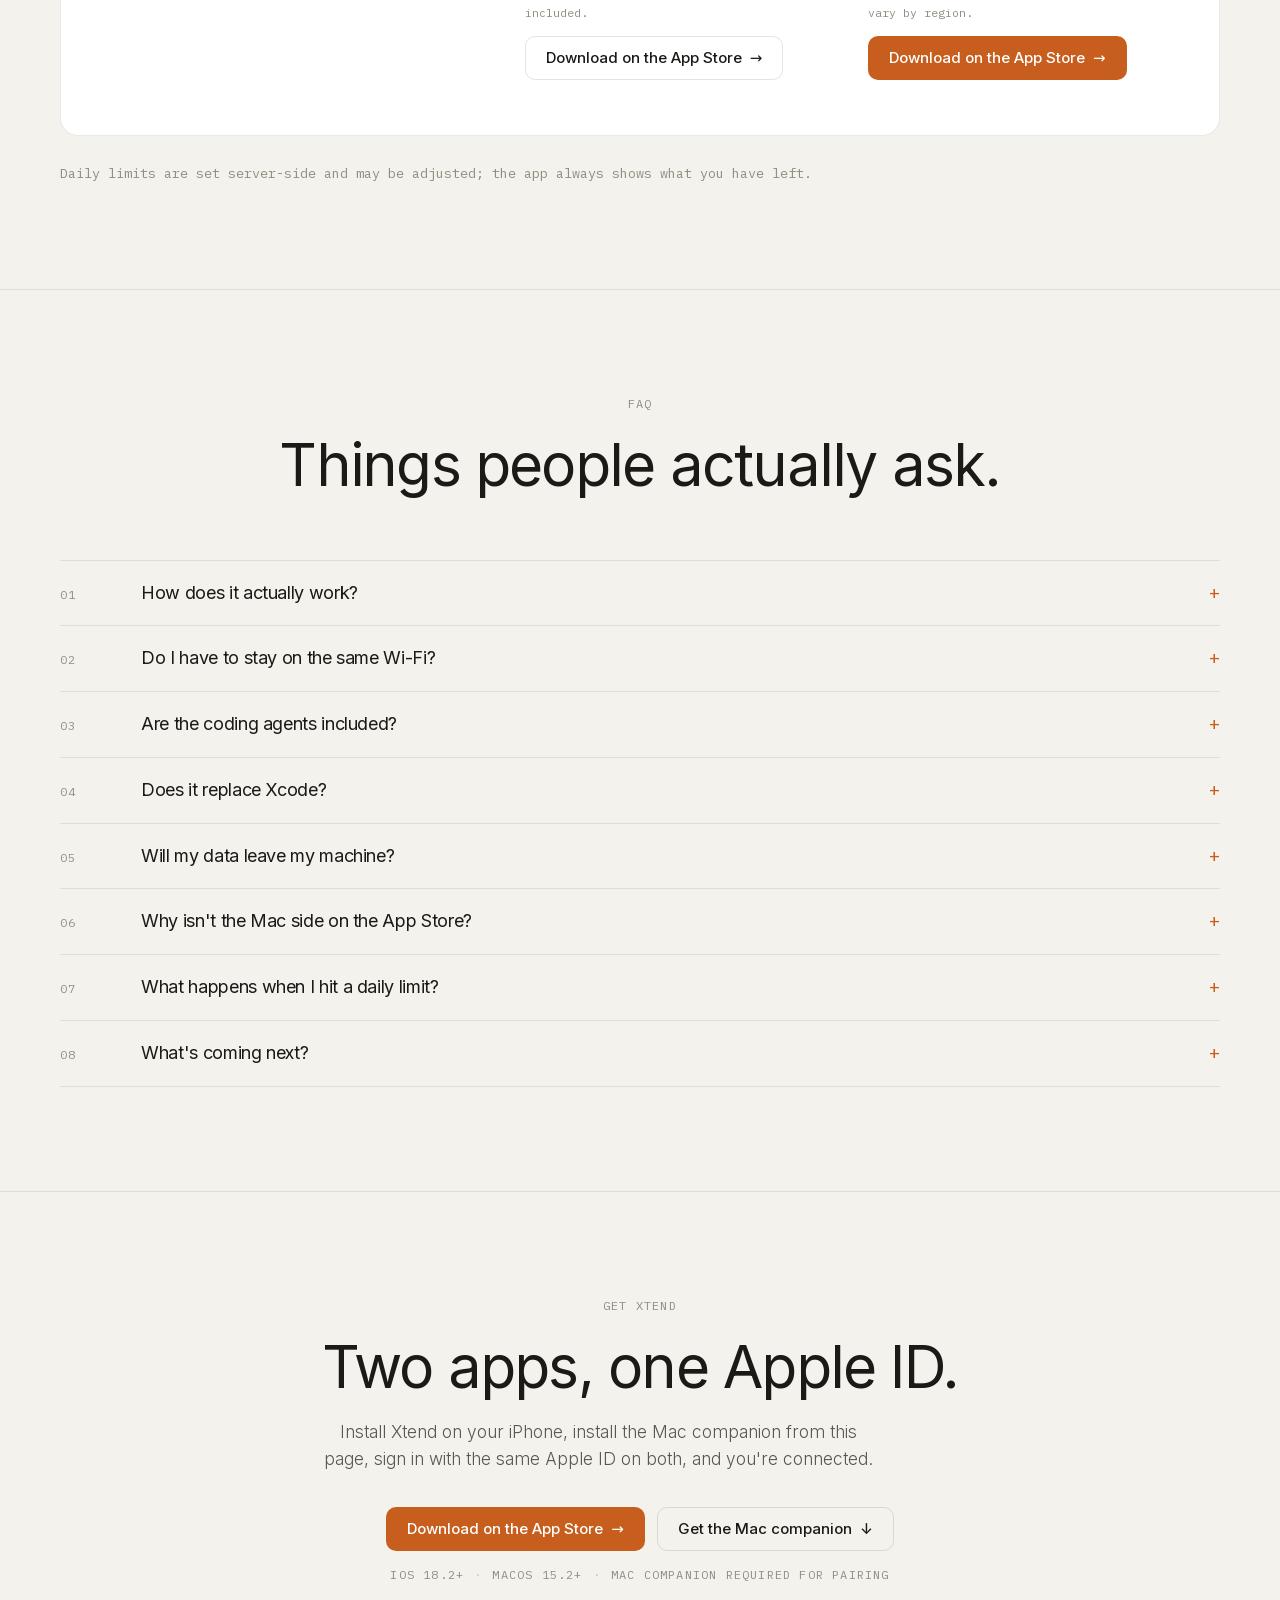
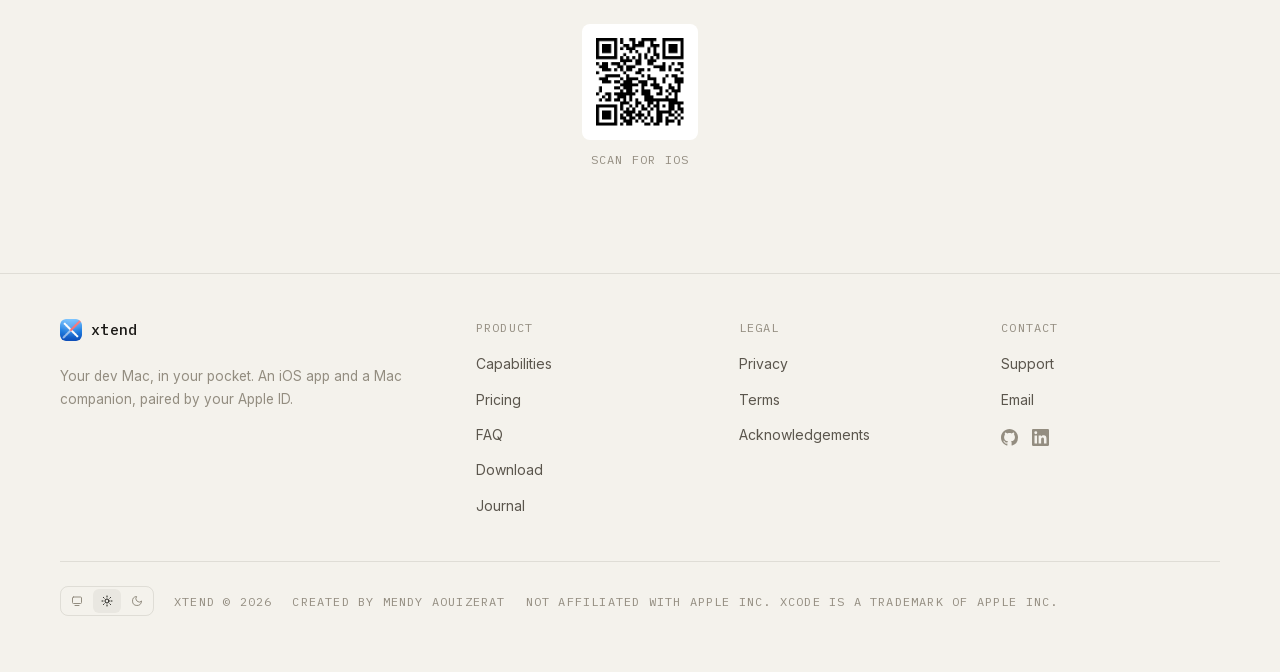
==== commit 28c33c35: "site: contact address moves to support@getxtend.com The domain had no MX at all, so every @getxtend." ====
--- a/index.html
+++ b/index.html
@@ -2,20 +2,20 @@
 <html lang="en" data-theme="light" data-has-proof><head>
 <meta charset="UTF-8">
 <meta name="viewport" content="width=device-width, initial-scale=1.0">
-<title>Xtend — your Mac dev environment, from your iPhone</title>
-<meta name="description" content="Claude Code and Codex sessions, a real terminal, a touchable iOS Simulator and Xcode builds — from your iPhone. Direct connection between your devices. iOS 18.2+ · macOS 15.2+.">
+<title>Xtend: your Mac dev environment, from your iPhone</title>
+<meta name="description" content="Claude Code and Codex sessions, a real terminal, a touchable iOS Simulator and Xcode builds, from your iPhone. Direct connection between your devices. iOS 18.2+ · macOS 15.2+.">
 
 <meta property="og:type" content="website">
-<meta property="og:title" content="Xtend — your Mac dev environment, from your iPhone">
-<meta property="og:description" content="Claude Code and Codex sessions, a real terminal, a touchable iOS Simulator and Xcode builds — from your iPhone. Direct connection between your devices. iOS 18.2+ · macOS 15.2+.">
+<meta property="og:title" content="Xtend: your Mac dev environment, from your iPhone">
+<meta property="og:description" content="Claude Code and Codex sessions, a real terminal, a touchable iOS Simulator and Xcode builds, from your iPhone. Direct connection between your devices. iOS 18.2+ · macOS 15.2+.">
 <meta property="og:url" content="https://getxtend.com/">
 <meta property="og:image" content="https://getxtend.com/xtend-og.png">
 <meta property="og:image:width" content="1024">
 <meta property="og:image:height" content="1024">
 <meta property="og:site_name" content="Xtend">
 <meta name="twitter:card" content="summary_large_image">
-<meta name="twitter:title" content="Xtend — your Mac dev environment, from your iPhone">
-<meta name="twitter:description" content="Claude Code and Codex sessions, a real terminal, a touchable iOS Simulator and Xcode builds — from your iPhone.">
+<meta name="twitter:title" content="Xtend: your Mac dev environment, from your iPhone">
+<meta name="twitter:description" content="Claude Code and Codex sessions, a real terminal, a touchable iOS Simulator and Xcode builds, from your iPhone.">
 <meta name="twitter:image" content="https://getxtend.com/xtend-og.png">
 
 <link rel="icon" type="image/svg+xml" href="favicon.svg">
@@ -886,7 +886,7 @@
     <div class="hero-top">
       <h1 class="rv">Your dev Mac, <span class="dim">in your pocket.</span></h1>
       <div class="hero-aside rv d1">
-        <p class="lede hero-sub">Claude Code and Codex sessions, a real terminal, a touchable iOS Simulator and Xcode builds — from your iPhone.</p>
+        <p class="lede hero-sub">Claude Code and Codex sessions, a real terminal, a touchable iOS Simulator and Xcode builds, from your iPhone.</p>
         <div class="ctas">
           <a href="https://apps.apple.com/app/id6771780750" target="_blank" rel="noopener" class="btn btn-fill">Download on the App Store <span class="arw">→</span></a>
           <a href="/downloads/Xtend-Host.dmg" class="btn btn-line">Get the Mac companion <span class="arw">↓</span></a>
@@ -895,7 +895,7 @@
     </div>
 
     <div class="stage rv d2" id="stage">
-      <div class="ph"><span>Poster — iPhone left, MacBook right</span><em>1920 × 1080 · dark · add data-has-proof to &lt;html&gt; once proof.mp4 exists</em></div>
+      <div class="ph"><span>Poster, iPhone left, MacBook right</span><em>1920 × 1080 · dark · add data-has-proof to &lt;html&gt; once proof.mp4 exists</em></div>
     </div>
 
     <div class="beats mono rv d2" id="beats">
@@ -920,7 +920,7 @@
         <div class="caps-pin">
           <div class="pin-phone framed">
             <div class="pin-shots" id="pinShots">
-              <div class="shot on" data-shot="0"><img loading="lazy" class="lt" data-src="shot-chat-light.webp" alt="Chat session — streaming answer with tools and diff"><img loading="lazy" class="dk" data-src="shot-chat-dark.webp" alt=""></div>
+              <div class="shot on" data-shot="0"><img loading="lazy" class="lt" data-src="shot-chat-light.webp" alt="Chat session, streaming answer with tools and diff"><img loading="lazy" class="dk" data-src="shot-chat-dark.webp" alt=""></div>
               <div class="shot" data-shot="1"><img loading="lazy" class="lt" data-src="shot-terminal-light.webp" alt="Terminal session on the Mac"><img loading="lazy" class="dk" data-src="shot-terminal-dark.webp" alt=""></div>
               <div class="shot" data-shot="2"><img loading="lazy" class="lt" data-src="shot-simulator-light.webp" alt="iOS Simulator mirrored live"><img loading="lazy" class="dk" data-src="shot-simulator-dark.webp" alt=""></div>
               <div class="shot" data-shot="3"><img loading="lazy" class="lt" data-src="shot-build-light.webp" alt="Build running with live logs"><img loading="lazy" class="dk" data-src="shot-build-dark.webp" alt=""></div>
@@ -938,7 +938,7 @@
         </div>
         <div id="capPanel">
         <article class="cap rv" data-cap="0">
-          <span class="mono num">01 — Agent sessions</span>
+          <span class="mono num">01 · Agent sessions</span>
           <h3>Claude Code and Codex, on your real projects.</h3>
           <p>Start a session against any folder on your Mac. The answer streams in as it's written, and anything it wants to run needs your approval first. Your own CLIs, your own subscription.</p>
           <p class="mono tech">Model, permission mode and reasoning effort switch mid-conversation · <code>/</code> commands and <code>@</code> mentions</p>
@@ -946,25 +946,25 @@
 
         <article class="cap rv" data-cap="1">
           <div class="cap-shot"><div class="pin-phone"><div class="pin-shots"><div class="ph"><span>Terminal output</span><em>1179 × 2556</em></div></div></div></div>
-          <span class="mono num">02 — Terminal</span>
+          <span class="mono num">02 · Terminal</span>
           <h3>A real shell on the Mac, not an emulation.</h3>
-          <p>Run scripts, tail logs, fix the thing that broke — without walking back to the desk. Your shell, your <code>.zshrc</code>. Sessions keep running when you close the app or lock the phone.</p>
+          <p>Run scripts, tail logs, fix the thing that broke, without walking back to the desk. Your shell, your <code>.zshrc</code>. Sessions keep running when you close the app or lock the phone.</p>
           <p class="mono tech">zsh · bash · fish · notification when a long command finishes</p>
         </article>
 
         <article class="cap rv" data-cap="2">
           <div class="cap-shot"><div class="pin-phone"><div class="pin-shots"><div class="ph"><span>Simulator mirrored</span><em>1179 × 2556</em></div></div></div></div>
-          <span class="mono num">03 — Simulator</span>
+          <span class="mono num">03 · Simulator</span>
           <h3>Mirrored as live video, and touchable.</h3>
-          <p>Your Mac's iOS Simulator, streamed to your iPhone. Tap the screen on the phone and the Simulator on the Mac responds — like screen mirroring, except it goes both ways.</p>
+          <p>Your Mac's iOS Simulator, streamed to your iPhone. Tap the screen on the phone and the Simulator on the Mac responds, like screen mirroring, except it goes both ways.</p>
           <p class="mono tech">Real-time video · touch, scroll and long-press forwarded</p>
         </article>
 
         <article class="cap rv" data-cap="3">
           <div class="cap-shot"><div class="pin-phone"><div class="pin-shots"><div class="ph"><span>Build running + logs</span><em>1179 × 2556</em></div></div></div></div>
-          <span class="mono num">04 — Xcode builds</span>
+          <span class="mono num">04 · Xcode builds</span>
           <h3>Pick a project, hit Run, watch it compile.</h3>
-          <p>Browse the <code>.xcodeproj</code> files on your Mac, choose a scheme and a simulator, then trigger Build &amp; Run from the phone. Live logs and issue counts as it goes — and you can install the result on a device.</p>
+          <p>Browse the <code>.xcodeproj</code> files on your Mac, choose a scheme and a simulator, then trigger Build &amp; Run from the phone. Live logs and issue counts as it goes, and you can install the result on a device.</p>
           <p class="mono tech">Xcode drives the build · Xtend is the remote control</p>
         </article>
         </div>
@@ -981,7 +981,7 @@
       <p class="lede">On the tablet it all fits at once; on the phone, the same session one column at a time. It stops being a remote control and starts being the workspace.</p>
     </div>
     <div class="ipad-shot rv d1" id="ipadShot">
-      <img src="ipad-combo.webp" alt="Xtend on iPad — a terminal session and the live Simulator side by side, with the same Simulator mirrored on an iPhone in front" loading="lazy" />
+      <img src="ipad-combo.webp" alt="Xtend on iPad, a terminal session and the live Simulator side by side, with the same Simulator mirrored on an iPhone in front" loading="lazy" />
     </div>
   </div>
 </section>
@@ -1041,8 +1041,8 @@
             <h2>Your code goes between your devices.</h2>
             <div class="facts">
               <div><b>Direct connection.</b> Encrypted WebRTC peer-to-peer between iPhone and Mac, DTLS-SRTP end to end.</div>
-              <div><b>No third party in the path.</b> Our signaling server only relays the initial handshake — never the media. Off your local network a TURN relay may forward bytes it cannot decrypt.</div>
-              <div><b>Your code is never an analytics event.</b> Crash reports and usage counters only — never your files, your prompts or your terminal. One toggle, on the iPhone and on the Mac, turns them off completely.</div>
+              <div><b>No third party in the path.</b> Our signaling server only relays the initial handshake, never the media. Off your local network a TURN relay may forward bytes it cannot decrypt.</div>
+              <div><b>Your code is never an analytics event.</b> Crash reports and usage counters only, never your files, your prompts or your terminal. One toggle, on the iPhone and on the Mac, turns them off completely.</div>
             </div>
           </div>
           <div class="netviz mono">
@@ -1055,7 +1055,7 @@
               </div>
               <div class="net-legend"><span>iPhone</span><span>Mac</span></div>
               <div class="netgap"></div>
-              <span class="node off">signaling — handshake only</span>
+              <span class="node off">signaling, handshake only</span>
             </div>
           </div>
         </div>
@@ -1087,7 +1087,7 @@
          away, cards are the page's only relief, and this table was the one
          large block still floating bare under a centred headline. -->
     <div class="pcard rv d1">
-    <p class="pboth"><b>Unlimited on both tiers</b> — chat with Claude Code and Codex, terminal sessions on the Mac, Xcode builds, working off your Wi-Fi over the internet, and encrypted peer-to-peer with a TURN relay as fallback.</p>
+    <p class="pboth"><b>Unlimited on both tiers</b>, chat with Claude Code and Codex, terminal sessions on the Mac, Xcode builds, working off your Wi-Fi over the internet, and encrypted peer-to-peer with a TURN relay as fallback.</p>
 
     <div class="ptable" id="plansGrid">
       <div class="prow phead mono">
@@ -1141,23 +1141,23 @@
     <div class="faq rv d1" id="faqList">
       <details>
         <summary>How does it actually work?<span class="sign">+</span></summary>
-        <p class="ans">Two apps: a Mac companion in the menu bar, and an iOS client. They pair through Sign in with Apple, then open an end-to-end encrypted WebRTC connection between your iPhone and your Mac. On the same Wi-Fi the connection is direct host-to-host. Off your local network, ICE negotiates a NAT-traversal path; if direct P2P is blocked, the apps fall back to a Cloudflare TURN relay. Either way the media — video, touches, terminal, build commands — is protected by DTLS-SRTP, and only your iPhone and your Mac hold the keys.</p>
+        <p class="ans">Two apps: a Mac companion in the menu bar, and an iOS client. They pair through Sign in with Apple, then open an end-to-end encrypted WebRTC connection between your iPhone and your Mac. On the same Wi-Fi the connection is direct host-to-host. Off your local network, ICE negotiates a NAT-traversal path; if direct P2P is blocked, the apps fall back to a Cloudflare TURN relay. Either way the media, video, touches, terminal, build commands, is protected by DTLS-SRTP, and only your iPhone and your Mac hold the keys.</p>
       </details>
       <details>
         <summary>Do I have to stay on the same Wi-Fi?<span class="sign">+</span></summary>
-        <p class="ans">No. Xtend reaches your Mac from anywhere on the open internet, on both tiers — remote access is not the paid feature. On the same network the path is direct; outside it, ICE finds a way through, with an encrypted relay as fallback.</p>
+        <p class="ans">No. Xtend reaches your Mac from anywhere on the open internet, on both tiers, remote access is not the paid feature. On the same network the path is direct; outside it, ICE finds a way through, with an encrypted relay as fallback.</p>
       </details>
       <details>
         <summary>Are the coding agents included?<span class="sign">+</span></summary>
-        <p class="ans">No, and that's deliberate. Xtend drives the CLIs you already have installed on your Mac — Claude Code, Codex — with your own keys and your own subscription. Nothing runs through us: the CLI executes locally and the answer is streamed back to your phone.</p>
+        <p class="ans">No, and that's deliberate. Xtend drives the CLIs you already have installed on your Mac. Claude Code, Codex, with your own keys and your own subscription. Nothing runs through us: the CLI executes locally and the answer is streamed back to your phone.</p>
       </details>
       <details>
         <summary>Does it replace Xcode?<span class="sign">+</span></summary>
-        <p class="ans">No — Xcode does the actual building. Xtend drives it from your phone. Think of it as a remote control for the parts of Xcode you'd want when you're not at the keyboard: trigger a build, watch it run, peek at the Simulator, drop into a terminal.</p>
+        <p class="ans">No. Xcode does the actual building. Xtend drives it from your phone. Think of it as a remote control for the parts of Xcode you'd want when you're not at the keyboard: trigger a build, watch it run, peek at the Simulator, drop into a terminal.</p>
       </details>
       <details>
         <summary>Will my data leave my machine?<span class="sign">+</span></summary>
-        <p class="ans">Sign in with Apple is required so the iPhone can find the Mac that belongs to your account — that single auth handshake goes to our server. Beyond that, your Simulator stream, terminal data and build commands flow directly between your iPhone and your Mac over end-to-end DTLS-SRTP; our signaling server only relays the initial WebRTC handshake, not media. When you're off your local network, a Cloudflare TURN relay forwards encrypted bytes only — it can never decrypt your session. The only telemetry is crash reporting and usage counters — keyed to a random install ID before you sign in and to your Apple user identifier after, never to your files or terminal contents. A single toggle, on the iPhone and on the Mac, turns all of it off. Details in the <a href="privacy.html">privacy policy</a>.</p>
+        <p class="ans">Sign in with Apple is required so the iPhone can find the Mac that belongs to your account, that single auth handshake goes to our server. Beyond that, your Simulator stream, terminal data and build commands flow directly between your iPhone and your Mac over end-to-end DTLS-SRTP; our signaling server only relays the initial WebRTC handshake, not media. When you're off your local network, a Cloudflare TURN relay forwards encrypted bytes only, it can never decrypt your session. The only telemetry is crash reporting and usage counters, keyed to a random install ID before you sign in and to your Apple user identifier after, never to your files or terminal contents. A single toggle, on the iPhone and on the Mac, turns all of it off. Details in the <a href="privacy.html">privacy policy</a>.</p>
       </details>
       <details>
         <summary>Why isn't the Mac side on the App Store?<span class="sign">+</span></summary>
@@ -1165,11 +1165,11 @@
       </details>
       <details>
         <summary>What happens when I hit a daily limit?<span class="sign">+</span></summary>
-        <p class="ans">Only the metered part stops. If you run out of Simulator minutes the video pauses — your chat, terminal and builds keep working, and the session stays connected. Everything resets the next day, or you can upgrade to remove the ceiling.</p>
+        <p class="ans">Only the metered part stops. If you run out of Simulator minutes the video pauses, your chat, terminal and builds keep working, and the session stays connected. Everything resets the next day, or you can upgrade to remove the ceiling.</p>
       </details>
       <details>
         <summary>What's coming next?<span class="sign">+</span></summary>
-        <p class="ans">Multiple Macs per account, session recordings, and team accounts are the next things on the list. Dates aren't promises — software ships when it ships.</p>
+        <p class="ans">Multiple Macs per account, session recordings, and team accounts are the next things on the list. Dates aren't promises, software ships when it ships.</p>
       </details>
     </div>
   </div>
@@ -1180,7 +1180,7 @@
     <div class="rv">
       <span class="mono" style="display:block;margin-bottom:22px">Get Xtend</span>
       <h2>Two apps, one Apple ID.</h2>
-      <p class="lede" style="margin:22px 0 34px;max-width:32em">Install Xtend on your iPhone, install the Mac companion from this page, sign in with the same Apple ID on both — and you're connected.</p>
+      <p class="lede" style="margin:22px 0 34px;max-width:32em">Install Xtend on your iPhone, install the Mac companion from this page, sign in with the same Apple ID on both, and you're connected.</p>
       <div class="ctas">
         <a href="https://apps.apple.com/app/id6771780750" target="_blank" rel="noopener" class="btn btn-fill">Download on the App Store <span class="arw">→</span></a>
         <a href="/downloads/Xtend-Host.dmg" class="btn btn-line">Get the Mac companion <span class="arw">↓</span></a>
@@ -1188,7 +1188,7 @@
       <p class="mono sysreq"><span>iOS 18.2+</span><span class="s">·</span><span>macOS 15.2+</span><span class="s">·</span><span>Mac companion required for pairing</span></p>
     </div>
     <div class="qr rv d1">
-      <img src="qr-appstore.png" alt="QR code — get Xtend" width="116" height="116" loading="lazy">
+      <img src="qr-appstore.png" alt="QR code, get Xtend" width="116" height="116" loading="lazy">
       <span class="mono">Scan for iOS</span>
     </div>
   </div>
@@ -1208,6 +1208,7 @@
         <a href="#pricing">Pricing</a>
         <a href="#faq">FAQ</a>
         <a href="#download">Download</a>
+        <a href="blog/index.html">Journal</a>
       </div>
 
       <div class="foot-col">
@@ -1220,7 +1221,7 @@
       <div class="foot-col">
         <span class="mono">Contact</span>
         <a href="support.html">Support</a>
-        <a href="mailto:maouizerat@gmail.com">Email</a>
+        <a href="mailto:support@getxtend.com">Email</a>
       <div class="socials">
         <a href="https://github.com/mendidou" target="_blank" rel="noopener" aria-label="GitHub"><svg width="17" height="17" viewBox="0 0 24 24" fill="currentColor"><path d="M12 0C5.37 0 0 5.37 0 12c0 5.31 3.435 9.795 8.205 11.385.6.105.825-.255.825-.57 0-.285-.015-1.23-.015-2.235-3.015.555-3.795-.735-4.035-1.41-.135-.345-.72-1.41-1.23-1.695-.42-.225-1.02-.78-.015-.795.945-.015 1.62.87 1.845 1.23 1.08 1.815 2.805 1.305 3.495.99.105-.78.42-1.305.765-1.605-2.67-.3-5.46-1.335-5.46-5.925 0-1.305.465-2.385 1.23-3.225-.12-.3-.54-1.53.12-3.18 0 0 1.005-.315 3.3 1.23.96-.27 1.98-.405 3-.405s2.04.135 3 .405c2.295-1.56 3.3-1.23 3.3-1.23.66 1.65.24 2.88.12 3.18.765.84 1.23 1.905 1.23 3.225 0 4.605-2.805 5.625-5.475 5.925.435.375.81 1.095.81 2.22 0 1.605-.015 2.895-.015 3.3 0 .315.225.69.825.57A12.02 12.02 0 0024 12c0-6.63-5.37-12-12-12z"></path></svg></a>
         <a href="https://www.linkedin.com/in/mendy-aouizerat-057a201a0/" target="_blank" rel="noopener" aria-label="LinkedIn"><svg width="17" height="17" viewBox="0 0 24 24" fill="currentColor"><path d="M20.447 20.452h-3.554v-5.569c0-1.328-.027-3.037-1.852-3.037-1.853 0-2.136 1.445-2.136 2.939v5.667H9.351V9h3.414v1.561h.046c.477-.9 1.637-1.85 3.37-1.85 3.601 0 4.267 2.37 4.267 5.455v6.286zM5.337 7.433a2.062 2.062 0 01-2.063-2.065 2.064 2.064 0 112.063 2.065zm1.782 13.019H3.555V9h3.564v11.452zM22.225 0H1.771C.792 0 0 .774 0 1.729v20.542C0 23.227.792 24 1.771 24h20.451C23.2 24 24 23.227 24 22.271V1.729C24 .774 23.2 0 22.222 0h.003z"></path></svg></a>
